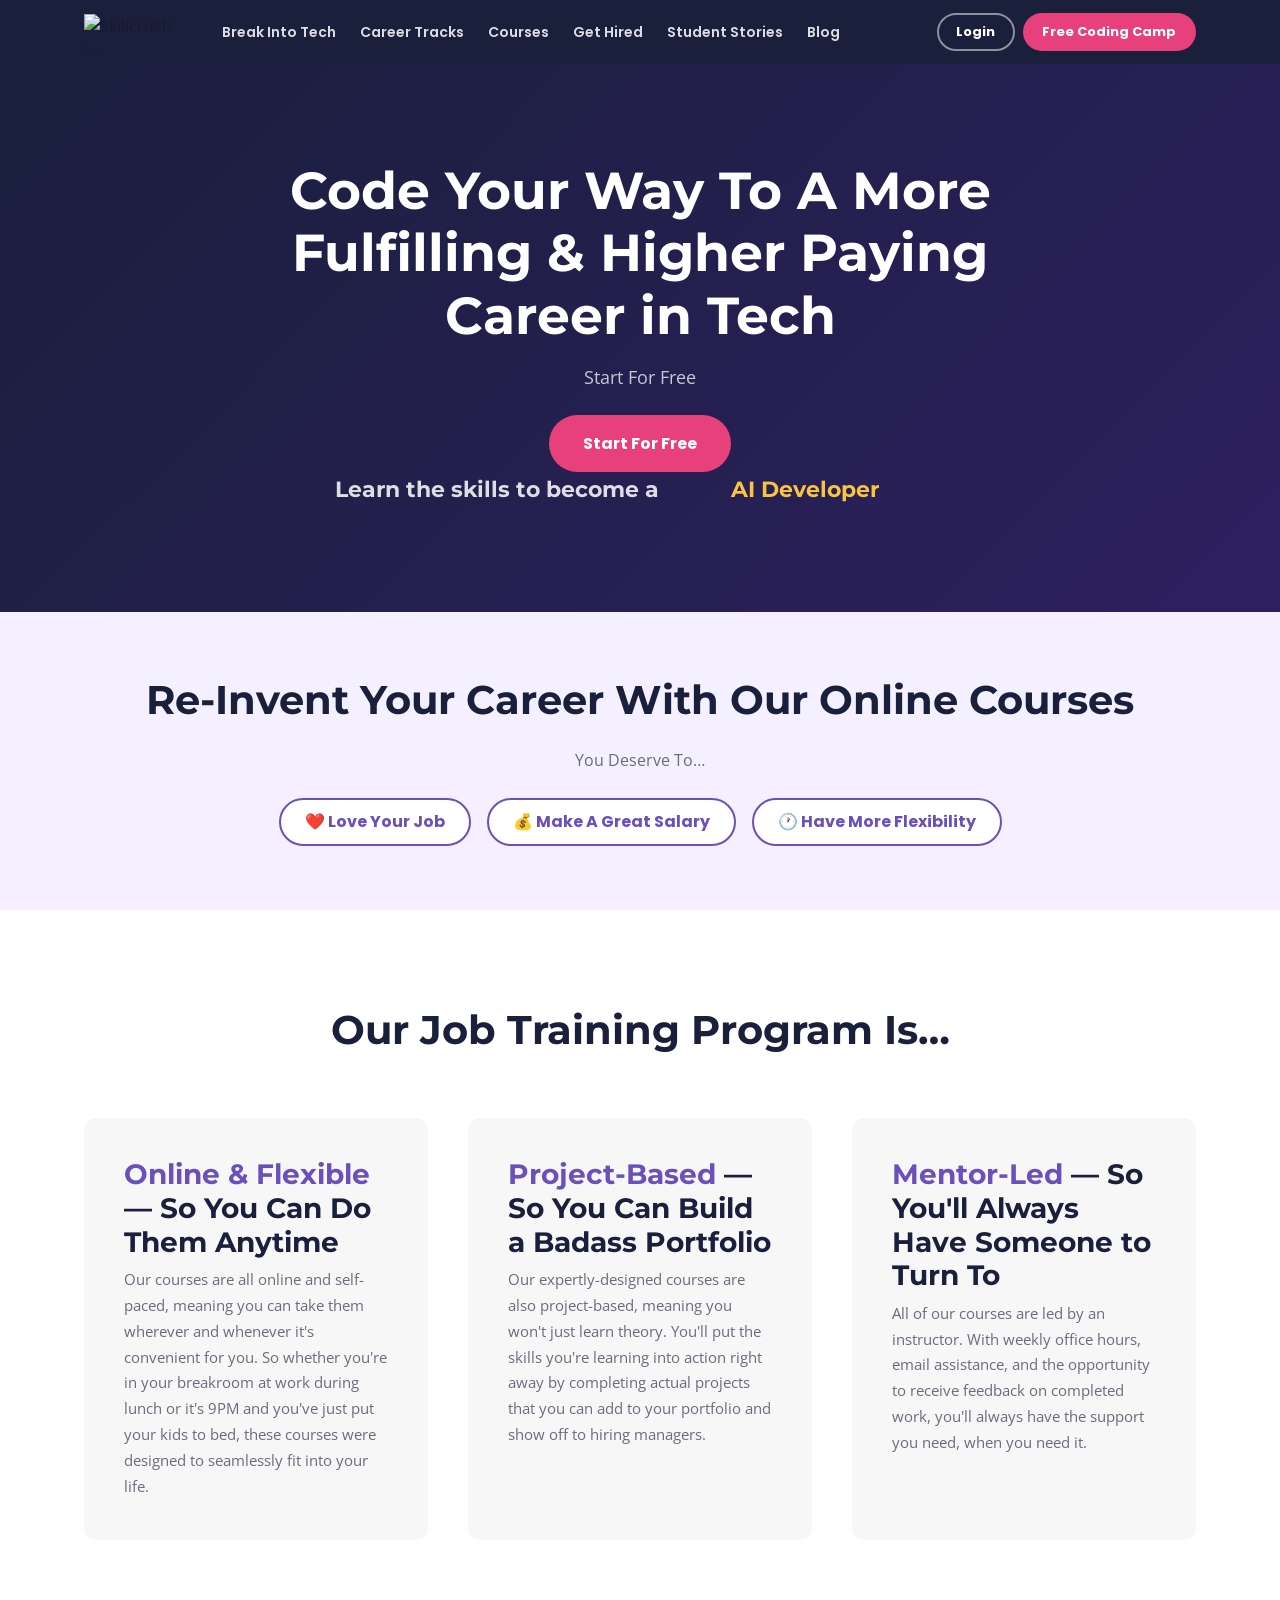
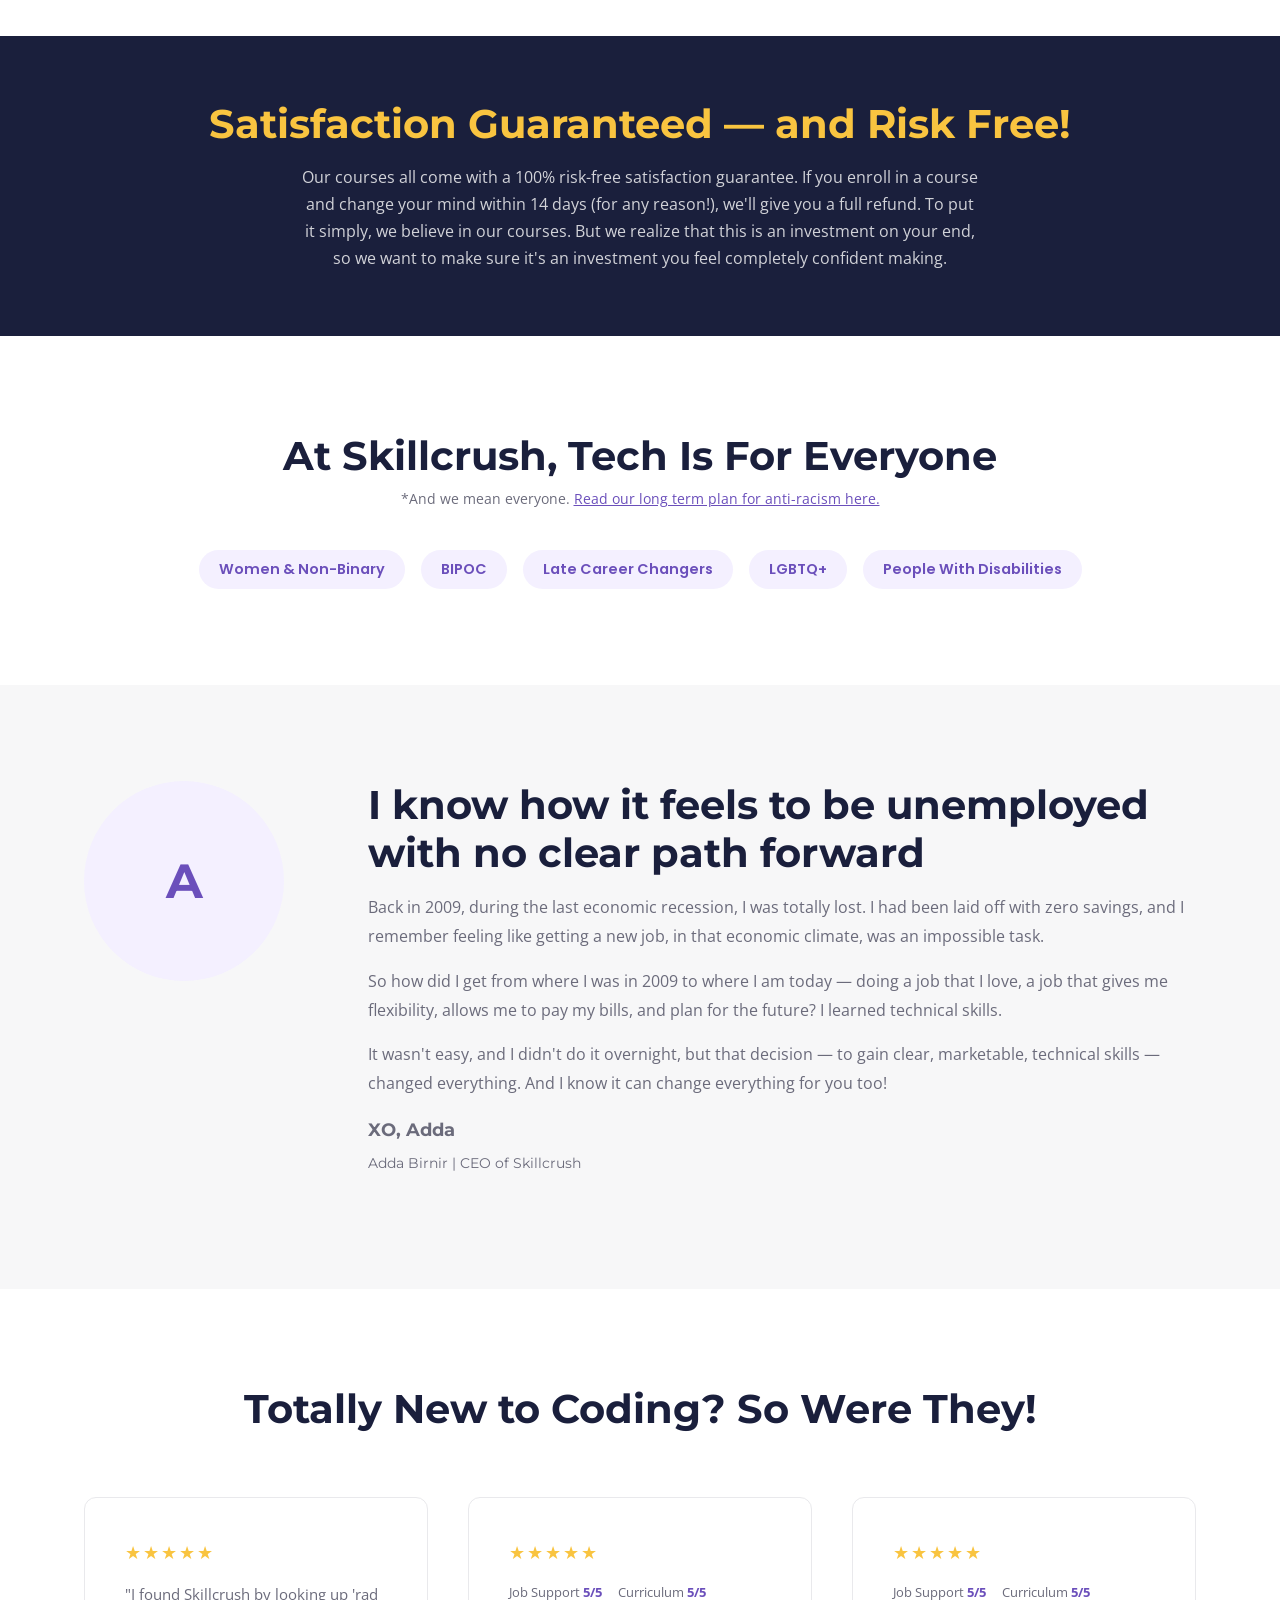
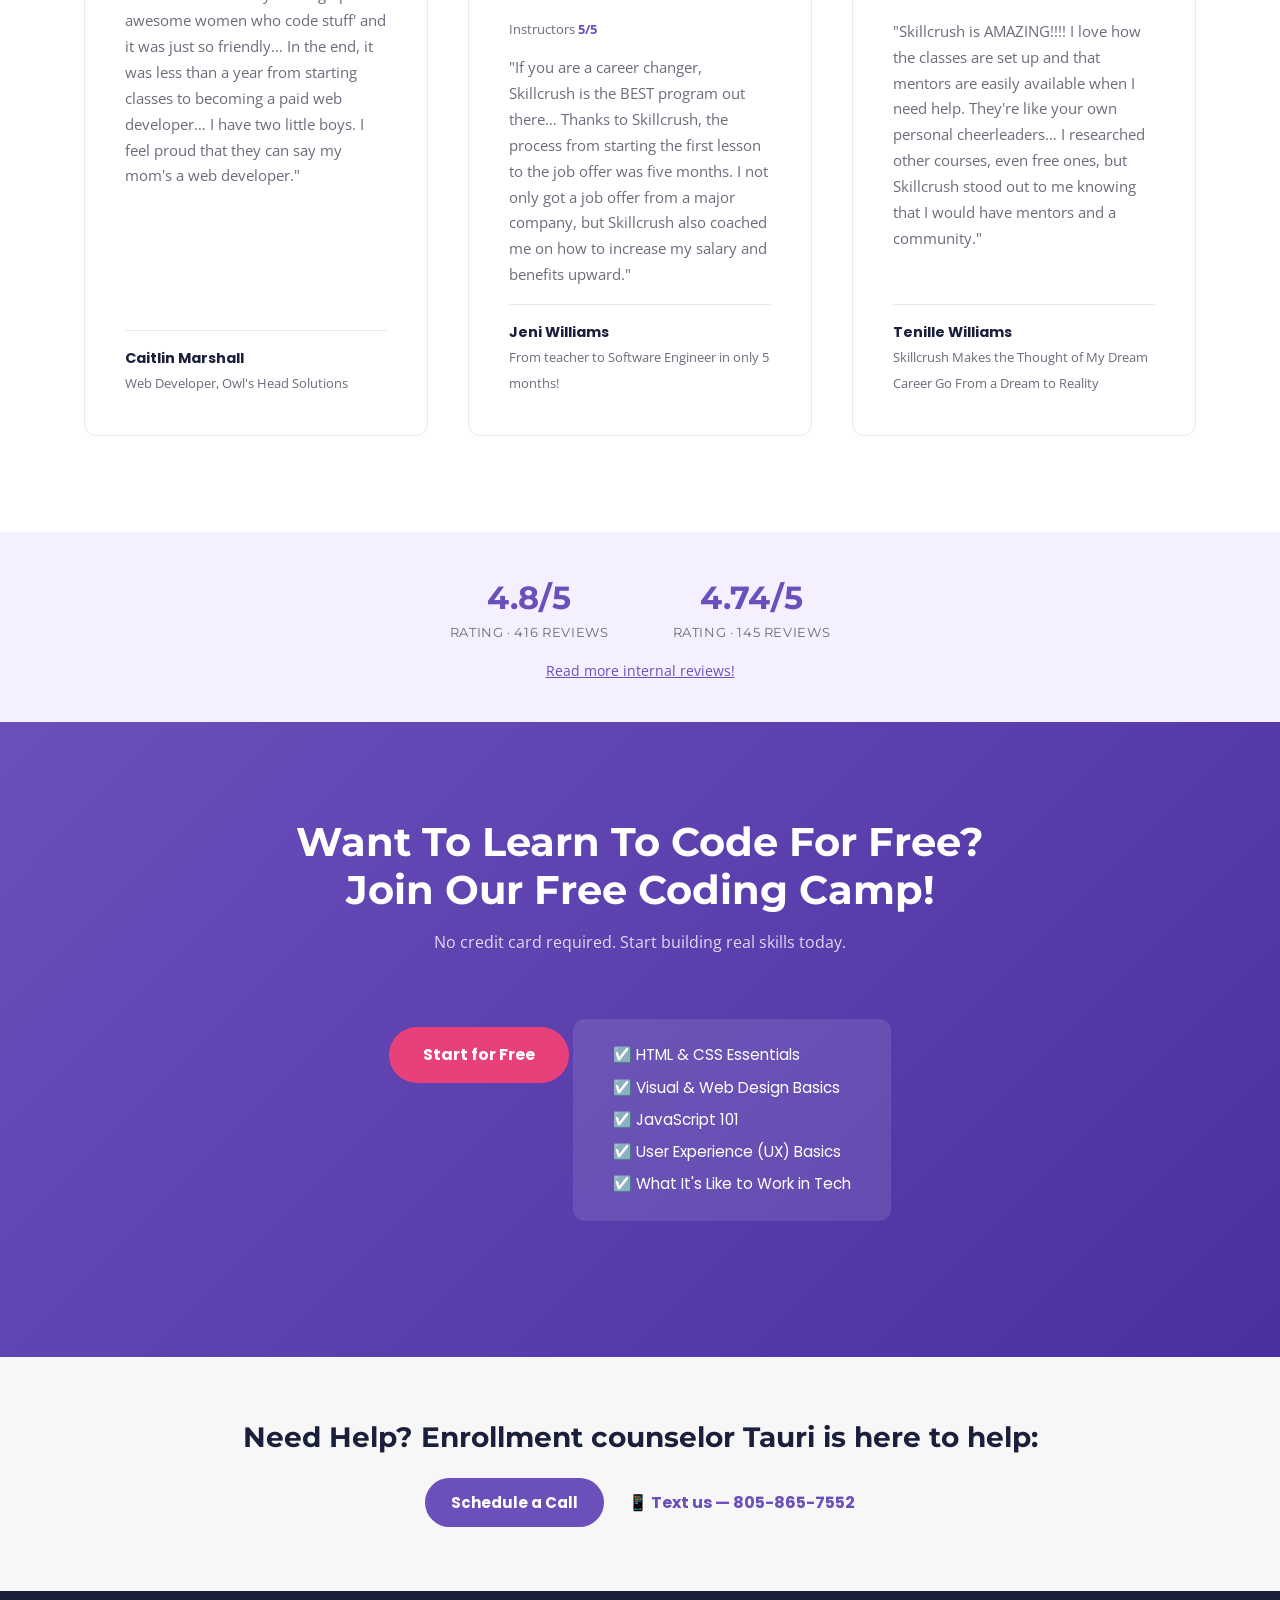
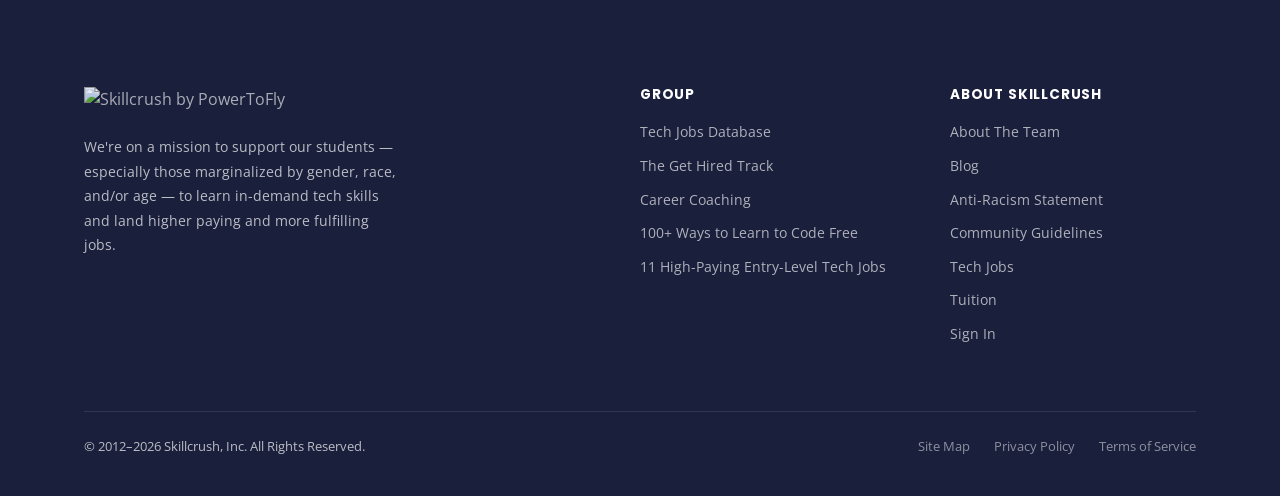
==== index.html @ 270222f1 "Add homepage and Skillcrush design system" ====
<!DOCTYPE html>
<html lang="en">
<head>
  <meta charset="UTF-8" />
  <meta name="viewport" content="width=device-width, initial-scale=1.0" />
  <title>Skillcrush — Code Your Way To A More Fulfilling Career in Tech</title>
  <meta name="description" content="Learn in-demand tech skills online and land a higher-paying, more fulfilling career. Courses in web development, UI/UX design, and more." />

  <!-- Fonts -->
  <link rel="preconnect" href="https://fonts.googleapis.com" />
  <link rel="preconnect" href="https://fonts.gstatic.com" crossorigin />
  <link href="https://fonts.googleapis.com/css2?family=Montserrat:wght@400;600;700&family=Open+Sans:wght@400;600&family=Poppins:wght@400;600;700&display=swap" rel="stylesheet" />

  <!-- Design System -->
  <link rel="stylesheet" href="skillcrush.css" />

  <style>
    /* ── Hero ── */
    .hero {
      background: linear-gradient(135deg, var(--color-navy) 0%, #2d2060 100%);
      color: var(--color-white);
      padding: var(--space-2xl) 0 var(--space-xl);
      text-align: center;
    }
    .hero h1 {
      color: var(--color-white);
      max-width: 800px;
      margin: 0 auto var(--space-sm);
    }
    .hero-sub-text {
      font-size: 1.1rem;
      color: rgba(255,255,255,0.75);
      margin-bottom: var(--space-md);
    }
    .hero-roles {
      font-family: var(--font-heading);
      font-size: clamp(1.1rem, 2.5vw, 1.4rem);
      font-weight: 700;
      color: rgba(255,255,255,0.85);
      margin-bottom: var(--space-lg);
    }
    .role-rotate {
      display: inline-block;
      color: var(--color-yellow);
      min-width: 280px;
    }

    /* ── Reinvent section ── */
    .reinvent {
      background: var(--color-lavender-bg);
      text-align: center;
      padding: var(--space-xl) 0;
    }
    .reinvent h2 { margin-bottom: var(--space-md); }
    .deserve-pills {
      display: flex;
      flex-wrap: wrap;
      justify-content: center;
      gap: var(--space-sm);
      margin-top: var(--space-sm);
    }
    .deserve-pill {
      background: var(--color-white);
      border: 2px solid var(--color-purple);
      color: var(--color-purple);
      font-family: var(--font-accent);
      font-weight: 700;
      font-size: 1rem;
      padding: 0.6rem 1.5rem;
      border-radius: var(--radius-pill);
    }

    /* ── Features ── */
    .features { padding: var(--space-2xl) 0; }
    .features h2 { text-align: center; margin-bottom: var(--space-xl); }
    .features-grid {
      display: grid;
      grid-template-columns: repeat(auto-fit, minmax(260px, 1fr));
      gap: var(--space-lg);
    }
    .feature-card {
      background: var(--color-gray-100);
      border-radius: var(--radius-md);
      padding: var(--space-lg);
    }
    .feature-card h3 { margin-bottom: var(--space-xs); }
    .feature-card h3 span {
      color: var(--color-purple);
    }
    .feature-card p {
      color: var(--color-gray-600);
      font-size: 0.95rem;
      line-height: 1.7;
      margin-top: var(--space-xs);
    }

    /* ── Guarantee ── */
    .guarantee {
      background: var(--color-navy);
      color: var(--color-white);
      text-align: center;
      padding: var(--space-xl) 0;
    }
    .guarantee h2 { color: var(--color-yellow); margin-bottom: var(--space-sm); }
    .guarantee p {
      max-width: 680px;
      margin: 0 auto;
      color: rgba(255,255,255,0.8);
      font-size: 1rem;
      line-height: 1.7;
    }

    /* ── For Everyone ── */
    .for-everyone { padding: var(--space-2xl) 0; text-align: center; }
    .for-everyone h2 { margin-bottom: var(--space-xs); }
    .for-everyone .disclaimer {
      font-size: 0.85rem;
      color: var(--color-gray-600);
      margin-bottom: var(--space-lg);
    }
    .for-everyone .disclaimer a {
      color: var(--color-purple);
      text-decoration: underline;
    }
    .audience-grid {
      display: flex;
      flex-wrap: wrap;
      justify-content: center;
      gap: var(--space-sm);
      margin-top: var(--space-md);
    }
    .audience-tag {
      background: var(--color-lavender-bg);
      color: var(--color-purple);
      font-family: var(--font-accent);
      font-weight: 600;
      font-size: 0.9rem;
      padding: 0.5rem 1.25rem;
      border-radius: var(--radius-pill);
    }

    /* ── Founder ── */
    .founder {
      background: var(--color-gray-100);
      padding: var(--space-2xl) 0;
    }
    .founder-inner {
      display: grid;
      grid-template-columns: 220px 1fr;
      gap: var(--space-xl);
      align-items: start;
    }
    .founder-photo {
      width: 200px;
      height: 200px;
      border-radius: 50%;
      object-fit: cover;
      background: var(--color-gray-200);
    }
    .founder-photo-placeholder {
      width: 200px;
      height: 200px;
      border-radius: 50%;
      background: var(--color-lavender-bg);
      display: flex;
      align-items: center;
      justify-content: center;
      font-family: var(--font-heading);
      font-weight: 700;
      font-size: 3rem;
      color: var(--color-purple);
    }
    .founder-text h2 { margin-bottom: var(--space-sm); }
    .founder-text p {
      color: var(--color-gray-600);
      line-height: 1.8;
      margin-bottom: var(--space-sm);
    }
    .founder-sig {
      font-family: var(--font-heading);
      font-weight: 700;
      color: var(--color-navy);
      font-size: 1.1rem;
    }
    @media (max-width: 640px) {
      .founder-inner { grid-template-columns: 1fr; }
      .founder-photo-placeholder { margin: 0 auto; }
    }

    /* ── Testimonials ── */
    .testimonials { padding: var(--space-2xl) 0; }
    .testimonials h2 { text-align: center; margin-bottom: var(--space-xl); }
    .testimonials-grid {
      display: grid;
      grid-template-columns: repeat(auto-fit, minmax(300px, 1fr));
      gap: var(--space-lg);
    }
    .testimonial-card {
      background: var(--color-white);
      border: 1.5px solid var(--color-gray-200);
      border-radius: var(--radius-md);
      padding: var(--space-lg);
      display: flex;
      flex-direction: column;
      gap: var(--space-sm);
    }
    .testimonial-card blockquote {
      font-size: 0.95rem;
      color: var(--color-gray-600);
      line-height: 1.7;
      flex: 1;
    }
    .testimonial-stars {
      color: var(--color-yellow);
      font-size: 1.1rem;
      letter-spacing: 2px;
    }
    .testimonial-meta {
      border-top: 1px solid var(--color-gray-200);
      padding-top: var(--space-sm);
    }
    .testimonial-meta strong {
      display: block;
      font-family: var(--font-accent);
      font-size: 0.9rem;
      color: var(--color-navy);
    }
    .testimonial-meta span {
      font-size: 0.8rem;
      color: var(--color-gray-600);
    }
    .score-row {
      display: flex;
      gap: var(--space-sm);
      flex-wrap: wrap;
    }
    .score-item {
      font-size: 0.8rem;
      color: var(--color-gray-600);
    }
    .score-item strong { color: var(--color-purple); }

    /* ── Ratings ── */
    .ratings {
      background: var(--color-lavender-bg);
      padding: var(--space-lg) 0;
      text-align: center;
    }
    .ratings-row {
      display: flex;
      justify-content: center;
      align-items: center;
      gap: var(--space-xl);
      flex-wrap: wrap;
    }
    .rating-block { font-family: var(--font-heading); }
    .rating-block .score {
      font-size: 2rem;
      font-weight: 700;
      color: var(--color-purple);
    }
    .rating-block .label {
      font-size: 0.8rem;
      color: var(--color-gray-600);
      text-transform: uppercase;
      letter-spacing: 0.05em;
    }

    /* ── Free Camp CTA ── */
    .free-camp {
      background: linear-gradient(135deg, var(--color-purple) 0%, #4a2fa0 100%);
      color: var(--color-white);
      padding: var(--space-2xl) 0;
      text-align: center;
    }
    .free-camp h2 { color: var(--color-white); margin-bottom: var(--space-sm); }
    .free-camp p { color: rgba(255,255,255,0.8); margin-bottom: var(--space-lg); }
    .learn-list {
      display: inline-flex;
      flex-direction: column;
      align-items: flex-start;
      gap: var(--space-xs);
      background: rgba(255,255,255,0.1);
      border-radius: var(--radius-md);
      padding: var(--space-md) var(--space-lg);
      margin: var(--space-md) auto var(--space-lg);
      text-align: left;
    }
    .learn-list li {
      font-family: var(--font-accent);
      font-size: 0.95rem;
      color: var(--color-white);
    }

    /* ── Enrollment Counselor ── */
    .counselor {
      background: var(--color-gray-100);
      padding: var(--space-xl) 0;
      text-align: center;
    }
    .counselor h3 { margin-bottom: var(--space-sm); }
    .counselor-actions {
      display: flex;
      justify-content: center;
      align-items: center;
      gap: var(--space-md);
      flex-wrap: wrap;
      margin-top: var(--space-md);
    }
    .counselor-actions a.phone {
      font-family: var(--font-accent);
      font-weight: 700;
      color: var(--color-purple);
      font-size: 1rem;
    }

    /* ── Footer ── */
    .site-footer {
      background: var(--color-navy);
      color: rgba(255,255,255,0.7);
      padding: var(--space-2xl) 0 var(--space-lg);
    }
    .footer-grid {
      display: grid;
      grid-template-columns: 2fr 1fr 1fr;
      gap: var(--space-xl);
      margin-bottom: var(--space-xl);
    }
    .footer-about p {
      font-size: 0.9rem;
      line-height: 1.7;
      max-width: 320px;
      margin-top: var(--space-xs);
    }
    .footer-col h4 {
      color: var(--color-white);
      font-family: var(--font-accent);
      font-size: 0.85rem;
      text-transform: uppercase;
      letter-spacing: 0.06em;
      margin-bottom: var(--space-sm);
    }
    .footer-col ul { display: flex; flex-direction: column; gap: 0.5rem; }
    .footer-col ul a {
      font-size: 0.875rem;
      color: rgba(255,255,255,0.65);
      transition: color 0.2s;
    }
    .footer-col ul a:hover { color: var(--color-white); }
    .footer-bottom {
      border-top: 1px solid rgba(255,255,255,0.1);
      padding-top: var(--space-md);
      display: flex;
      justify-content: space-between;
      align-items: center;
      flex-wrap: wrap;
      gap: var(--space-sm);
      font-size: 0.8rem;
    }
    .footer-bottom-links { display: flex; gap: var(--space-md); }
    .footer-bottom-links a { color: rgba(255,255,255,0.5); }
    .footer-bottom-links a:hover { color: var(--color-white); }
    @media (max-width: 768px) {
      .footer-grid { grid-template-columns: 1fr; }
    }
  </style>
</head>
<body>

  <!-- NAV -->
  <div class="ptf-nav-bg">
    <header class="ptf-nav">
      <a href="https://skillcrush.com/" class="ptf-nav__logo" aria-label="Skillcrush home">
        <img
          src="https://skillcrush.com/wp-content/mu-plugins/skillcrush-core/build/images/skillcrush-powertofly-logo.svg"
          alt="Skillcrush by PowerToFly"
          width="120" height="44"
        />
      </a>
      <ul class="ptf-nav__links hide-mobile">
        <li><a href="https://skillcrush.com/break-into-tech-blueprint/">Break Into Tech</a></li>
        <li><a href="https://skillcrush.com/career-tracks/">Career Tracks</a></li>
        <li><a href="https://skillcrush.com/courses/">Courses</a></li>
        <li><a href="https://skillcrush.com/get-hired/">Get Hired</a></li>
        <li><a href="https://skillcrush.com/student-stories/">Student Stories</a></li>
        <li><a href="https://skillcrush.com/blog/">Blog</a></li>
      </ul>
      <div class="ptf-nav__actions">
        <a href="https://skillcrush.com/login/" class="btn btn-ghost btn-sm hide-mobile">Login</a>
        <a href="https://skillcrush.com/free-coding-camp/" class="btn btn-dark btn-sm">Free Coding Camp</a>
      </div>
    </header>
  </div>

  <main>

    <!-- ── HERO ── -->
    <section class="hero">
      <div class="page-container">
        <h1>Code Your Way To A More Fulfilling &amp; Higher Paying Career in Tech</h1>
        <p class="hero-sub-text">Start For Free</p>
        <a href="https://skillcrush.com/free-coding-camp/" class="btn btn-dark btn-lg">Start For Free</a>
        <p class="hero-roles">
          Learn the skills to become a <span class="role-rotate" id="role-text">AI Developer</span>
        </p>
      </div>
    </section>

    <!-- ── REINVENT ── -->
    <section class="reinvent">
      <div class="page-container">
        <h2>Re-Invent Your Career With Our Online Courses</h2>
        <p style="color:var(--color-gray-600);margin-bottom:var(--space-md);">You Deserve To…</p>
        <div class="deserve-pills">
          <span class="deserve-pill">❤️ Love Your Job</span>
          <span class="deserve-pill">💰 Make A Great Salary</span>
          <span class="deserve-pill">🕐 Have More Flexibility</span>
        </div>
      </div>
    </section>

    <!-- ── FEATURES ── -->
    <section class="features">
      <div class="page-container">
        <h2>Our Job Training Program Is…</h2>
        <div class="features-grid">
          <div class="feature-card">
            <h3><span>Online &amp; Flexible</span> — So You Can Do Them Anytime</h3>
            <p>Our courses are all online and self-paced, meaning you can take them wherever and whenever it's convenient for you. So whether you're in your breakroom at work during lunch or it's 9PM and you've just put your kids to bed, these courses were designed to seamlessly fit into your life.</p>
          </div>
          <div class="feature-card">
            <h3><span>Project-Based</span> — So You Can Build a Badass Portfolio</h3>
            <p>Our expertly-designed courses are also project-based, meaning you won't just learn theory. You'll put the skills you're learning into action right away by completing actual projects that you can add to your portfolio and show off to hiring managers.</p>
          </div>
          <div class="feature-card">
            <h3><span>Mentor-Led</span> — So You'll Always Have Someone to Turn To</h3>
            <p>All of our courses are led by an instructor. With weekly office hours, email assistance, and the opportunity to receive feedback on completed work, you'll always have the support you need, when you need it.</p>
          </div>
        </div>
      </div>
    </section>

    <!-- ── GUARANTEE ── -->
    <section class="guarantee">
      <div class="page-container">
        <h2>Satisfaction Guaranteed — and Risk Free!</h2>
        <p>Our courses all come with a 100% risk-free satisfaction guarantee. If you enroll in a course and change your mind within 14 days (for any reason!), we'll give you a full refund. To put it simply, we believe in our courses. But we realize that this is an investment on your end, so we want to make sure it's an investment you feel completely confident making.</p>
      </div>
    </section>

    <!-- ── FOR EVERYONE ── -->
    <section class="for-everyone">
      <div class="page-container">
        <h2>At Skillcrush, Tech Is For Everyone</h2>
        <p class="disclaimer">*And we mean everyone. <a href="#">Read our long term plan for anti-racism here.</a></p>
        <div class="audience-grid">
          <span class="audience-tag">Women &amp; Non-Binary</span>
          <span class="audience-tag">BIPOC</span>
          <span class="audience-tag">Late Career Changers</span>
          <span class="audience-tag">LGBTQ+</span>
          <span class="audience-tag">People With Disabilities</span>
        </div>
      </div>
    </section>

    <!-- ── FOUNDER ── -->
    <section class="founder">
      <div class="page-container">
        <div class="founder-inner">
          <div class="founder-photo-placeholder">A</div>
          <div class="founder-text">
            <h2>I know how it feels to be unemployed with no clear path forward</h2>
            <p>Back in 2009, during the last economic recession, I was totally lost. I had been laid off with zero savings, and I remember feeling like getting a new job, in that economic climate, was an impossible task.</p>
            <p>So how did I get from where I was in 2009 to where I am today — doing a job that I love, a job that gives me flexibility, allows me to pay my bills, and plan for the future? I learned technical skills.</p>
            <p>It wasn't easy, and I didn't do it overnight, but that decision — to gain clear, marketable, technical skills — changed everything. And I know it can change everything for you too!</p>
            <p class="founder-sig">XO, Adda<br /><span style="font-weight:400;font-size:0.9rem;color:var(--color-gray-600);">Adda Birnir | CEO of Skillcrush</span></p>
          </div>
        </div>
      </div>
    </section>

    <!-- ── TESTIMONIALS ── -->
    <section class="testimonials">
      <div class="page-container">
        <h2>Totally New to Coding? So Were They!</h2>
        <div class="testimonials-grid">

          <div class="testimonial-card">
            <div class="testimonial-stars">★★★★★</div>
            <blockquote>"I found Skillcrush by looking up 'rad awesome women who code stuff' and it was just so friendly… In the end, it was less than a year from starting classes to becoming a paid web developer… I have two little boys. I feel proud that they can say my mom's a web developer."</blockquote>
            <div class="testimonial-meta">
              <strong>Caitlin Marshall</strong>
              <span>Web Developer, Owl's Head Solutions</span>
            </div>
          </div>

          <div class="testimonial-card">
            <div class="testimonial-stars">★★★★★</div>
            <div class="score-row">
              <span class="score-item">Job Support <strong>5/5</strong></span>
              <span class="score-item">Curriculum <strong>5/5</strong></span>
              <span class="score-item">Instructors <strong>5/5</strong></span>
            </div>
            <blockquote>"If you are a career changer, Skillcrush is the BEST program out there… Thanks to Skillcrush, the process from starting the first lesson to the job offer was five months. I not only got a job offer from a major company, but Skillcrush also coached me on how to increase my salary and benefits upward."</blockquote>
            <div class="testimonial-meta">
              <strong>Jeni Williams</strong>
              <span>From teacher to Software Engineer in only 5 months!</span>
            </div>
          </div>

          <div class="testimonial-card">
            <div class="testimonial-stars">★★★★★</div>
            <div class="score-row">
              <span class="score-item">Job Support <strong>5/5</strong></span>
              <span class="score-item">Curriculum <strong>5/5</strong></span>
            </div>
            <blockquote>"Skillcrush is AMAZING!!!! I love how the classes are set up and that mentors are easily available when I need help. They're like your own personal cheerleaders… I researched other courses, even free ones, but Skillcrush stood out to me knowing that I would have mentors and a community."</blockquote>
            <div class="testimonial-meta">
              <strong>Tenille Williams</strong>
              <span>Skillcrush Makes the Thought of My Dream Career Go From a Dream to Reality</span>
            </div>
          </div>

        </div>
      </div>
    </section>

    <!-- ── RATINGS ── -->
    <section class="ratings">
      <div class="page-container">
        <div class="ratings-row">
          <div class="rating-block">
            <div class="score">4.8/5</div>
            <div class="label">Rating · 416 Reviews</div>
          </div>
          <div class="rating-block">
            <div class="score">4.74/5</div>
            <div class="label">Rating · 145 Reviews</div>
          </div>
        </div>
        <p style="margin-top:var(--space-sm);font-size:0.85rem;color:var(--color-gray-600);">
          <a href="#" style="color:var(--color-purple);text-decoration:underline;">Read more internal reviews!</a>
        </p>
      </div>
    </section>

    <!-- ── FREE CODING CAMP CTA ── -->
    <section class="free-camp">
      <div class="page-container">
        <h2>Want To Learn To Code For Free?<br />Join Our Free Coding Camp!</h2>
        <p>No credit card required. Start building real skills today.</p>
        <a href="https://skillcrush.com/free-coding-camp/" class="btn btn-dark btn-lg">Start for Free</a>
        <ul class="learn-list">
          <li>☑️ HTML &amp; CSS Essentials</li>
          <li>☑️ Visual &amp; Web Design Basics</li>
          <li>☑️ JavaScript 101</li>
          <li>☑️ User Experience (UX) Basics</li>
          <li>☑️ What It's Like to Work in Tech</li>
        </ul>
      </div>
    </section>

    <!-- ── ENROLLMENT COUNSELOR ── -->
    <section class="counselor">
      <div class="page-container">
        <h3>Need Help? Enrollment counselor Tauri is here to help:</h3>
        <div class="counselor-actions">
          <a href="https://skillcrush.com/schedule/" class="btn btn-primary btn-md">Schedule a Call</a>
          <a href="sms:8058657552" class="phone">📱 Text us — 805-865-7552</a>
        </div>
      </div>
    </section>

  </main>

  <!-- FOOTER -->
  <footer class="site-footer">
    <div class="page-container">
      <div class="footer-grid">
        <div class="footer-about">
          <img
            src="https://skillcrush.com/wp-content/mu-plugins/skillcrush-core/build/images/skillcrush-powertofly-logo.svg"
            alt="Skillcrush by PowerToFly"
            height="32"
            style="margin-bottom:var(--space-sm);opacity:0.9;"
          />
          <p>We're on a mission to support our students — especially those marginalized by gender, race, and/or age — to learn in-demand tech skills and land higher paying and more fulfilling jobs.</p>
        </div>
        <div class="footer-col">
          <h4>Group</h4>
          <ul>
            <li><a href="#">Tech Jobs Database</a></li>
            <li><a href="#">The Get Hired Track</a></li>
            <li><a href="#">Career Coaching</a></li>
            <li><a href="#">100+ Ways to Learn to Code Free</a></li>
            <li><a href="#">11 High-Paying Entry-Level Tech Jobs</a></li>
          </ul>
        </div>
        <div class="footer-col">
          <h4>About Skillcrush</h4>
          <ul>
            <li><a href="#">About The Team</a></li>
            <li><a href="#">Blog</a></li>
            <li><a href="#">Anti-Racism Statement</a></li>
            <li><a href="#">Community Guidelines</a></li>
            <li><a href="#">Tech Jobs</a></li>
            <li><a href="#">Tuition</a></li>
            <li><a href="https://skillcrush.com/login/">Sign In</a></li>
          </ul>
        </div>
      </div>
      <div class="footer-bottom">
        <span>© 2012–2026 Skillcrush, Inc. All Rights Reserved.</span>
        <div class="footer-bottom-links">
          <a href="#">Site Map</a>
          <a href="#">Privacy Policy</a>
          <a href="#">Terms of Service</a>
        </div>
      </div>
    </div>
  </footer>

  <script>
    // Role rotator
    const roles = ['AI Developer', 'Full Stack Developer', 'UI/UX Designer'];
    let i = 0;
    const el = document.getElementById('role-text');
    setInterval(() => {
      el.style.opacity = '0';
      setTimeout(() => {
        i = (i + 1) % roles.length;
        el.textContent = roles[i];
        el.style.opacity = '1';
      }, 300);
    }, 2500);
    el.style.transition = 'opacity 0.3s ease';
  </script>

</body>
</html>
---- skillcrush.css ----
/* ═══════════════════════════════════════════════════════
   SKILLCRUSH DESIGN SYSTEM
   Brand tokens + utility classes for all Skillcrush pages
   ═══════════════════════════════════════════════════════ */

/* ── Tokens ── */
:root {
  /* Colors */
  --color-navy:        #1a1f3c;
  --color-purple:      #6b4fbb;
  --color-purple-light:#8b6fd4;
  --color-pink:        #e8407a;
  --color-yellow:      #f9c440;
  --color-lavender-bg: #f4f0ff;
  --color-white:       #ffffff;
  --color-gray-100:    #f7f7f8;
  --color-gray-200:    #e9e9ec;
  --color-gray-600:    #6b6b7b;
  --color-gray-900:    #1a1a2e;

  /* Typography */
  --font-heading: 'Montserrat', sans-serif;
  --font-body:    'Open Sans', sans-serif;
  --font-accent:  'Poppins', sans-serif;

  /* Spacing */
  --space-xs:  0.5rem;
  --space-sm:  1rem;
  --space-md:  1.5rem;
  --space-lg:  2.5rem;
  --space-xl:  4rem;
  --space-2xl: 6rem;

  /* Radius */
  --radius-sm: 6px;
  --radius-md: 12px;
  --radius-lg: 20px;
  --radius-pill: 9999px;
}

/* ── Reset ── */
*, *::before, *::after { box-sizing: border-box; margin: 0; padding: 0; }
html { font-size: 16px; scroll-behavior: smooth; }
body {
  font-family: var(--font-body);
  color: var(--color-gray-900);
  background: var(--color-white);
  line-height: 1.6;
}
img, svg { display: block; max-width: 100%; }
a { color: inherit; text-decoration: none; }
ul { list-style: none; }

/* ── Layout ── */
.page-container {
  width: 100%;
  max-width: 1160px;
  margin: 0 auto;
  padding: 0 var(--space-md);
}

.section-sm  { padding: var(--space-lg)  0; }
.section-md  { padding: var(--space-xl)  0; }
.section-lg  { padding: var(--space-2xl) 0; }

/* ── Nav ── */
.ptf-nav-bg {
  background: var(--color-navy);
  position: sticky;
  top: 0;
  z-index: 100;
}

.ptf-nav {
  display: flex;
  align-items: center;
  gap: var(--space-lg);
  max-width: 1160px;
  margin: 0 auto;
  padding: 0 var(--space-md);
  height: 64px;
}

.ptf-nav__logo img { height: 36px; width: auto; }

.ptf-nav__links {
  display: flex;
  align-items: center;
  gap: var(--space-md);
  flex: 1;
}

.ptf-nav__links a {
  font-family: var(--font-accent);
  font-size: 0.875rem;
  font-weight: 600;
  color: rgba(255,255,255,0.85);
  transition: color 0.2s;
}
.ptf-nav__links a:hover { color: var(--color-white); }

.ptf-nav__actions {
  display: flex;
  align-items: center;
  gap: var(--space-xs);
  margin-left: auto;
}

/* ── Buttons ── */
.btn {
  display: inline-flex;
  align-items: center;
  justify-content: center;
  gap: 0.4rem;
  font-family: var(--font-accent);
  font-weight: 700;
  border-radius: var(--radius-pill);
  cursor: pointer;
  transition: background 0.2s, color 0.2s, opacity 0.2s;
  border: 2px solid transparent;
  white-space: nowrap;
  text-decoration: none;
}

.btn-sm  { padding: 0.4rem 1.1rem; font-size: 0.8125rem; }
.btn-md  { padding: 0.65rem 1.5rem; font-size: 0.9375rem; }
.btn-lg  { padding: 0.85rem 2rem;   font-size: 1rem; }

.btn-primary {
  background: var(--color-purple);
  color: var(--color-white);
}
.btn-primary:hover { background: var(--color-purple-light); }

.btn-dark {
  background: var(--color-pink);
  color: var(--color-white);
}
.btn-dark:hover { opacity: 0.88; }

.btn-ghost {
  background: transparent;
  color: var(--color-white);
  border-color: rgba(255,255,255,0.5);
}
.btn-ghost:hover { border-color: var(--color-white); }

.btn-outline {
  background: transparent;
  color: var(--color-purple);
  border-color: var(--color-purple);
}
.btn-outline:hover { background: var(--color-lavender-bg); }

/* ── Badges ── */
.badge {
  display: inline-block;
  padding: 0.25rem 0.75rem;
  border-radius: var(--radius-pill);
  font-family: var(--font-accent);
  font-size: 0.75rem;
  font-weight: 700;
  letter-spacing: 0.04em;
  text-transform: uppercase;
}
.badge-yellow  { background: var(--color-yellow); color: var(--color-navy); }
.badge-purple  { background: var(--color-lavender-bg); color: var(--color-purple); }
.badge-pink    { background: #fde8f0; color: var(--color-pink); }

/* ── Typography ── */
h1, h2, h3, h4, h5, h6 {
  font-family: var(--font-heading);
  font-weight: 700;
  line-height: 1.2;
  color: var(--color-navy);
}
h1 { font-size: clamp(2rem, 4.5vw, 3.25rem); }
h2 { font-size: clamp(1.6rem, 3.5vw, 2.5rem); }
h3 { font-size: clamp(1.2rem, 2.5vw, 1.75rem); }
h4 { font-size: 1.25rem; }

.hero-sub {
  font-size: clamp(1rem, 2vw, 1.2rem);
  color: var(--color-gray-600);
  max-width: 600px;
  margin-top: var(--space-sm);
}

/* ── Hero ── */
.ptf-hero {
  text-align: center;
}
.ptf-hero .page-container {
  display: flex;
  flex-direction: column;
  align-items: center;
  gap: var(--space-sm);
}
.ptf-hero h1 { margin-top: var(--space-xs); }

/* ── Utility ── */
.text-center { text-align: center; }
.text-purple  { color: var(--color-purple); }
.text-pink    { color: var(--color-pink); }
.bg-lavender  { background: var(--color-lavender-bg); }
.bg-navy      { background: var(--color-navy); color: var(--color-white); }
.bg-gray      { background: var(--color-gray-100); }

/* ── Responsive helpers ── */
@media (max-width: 768px) {
  .hide-mobile { display: none !important; }
}
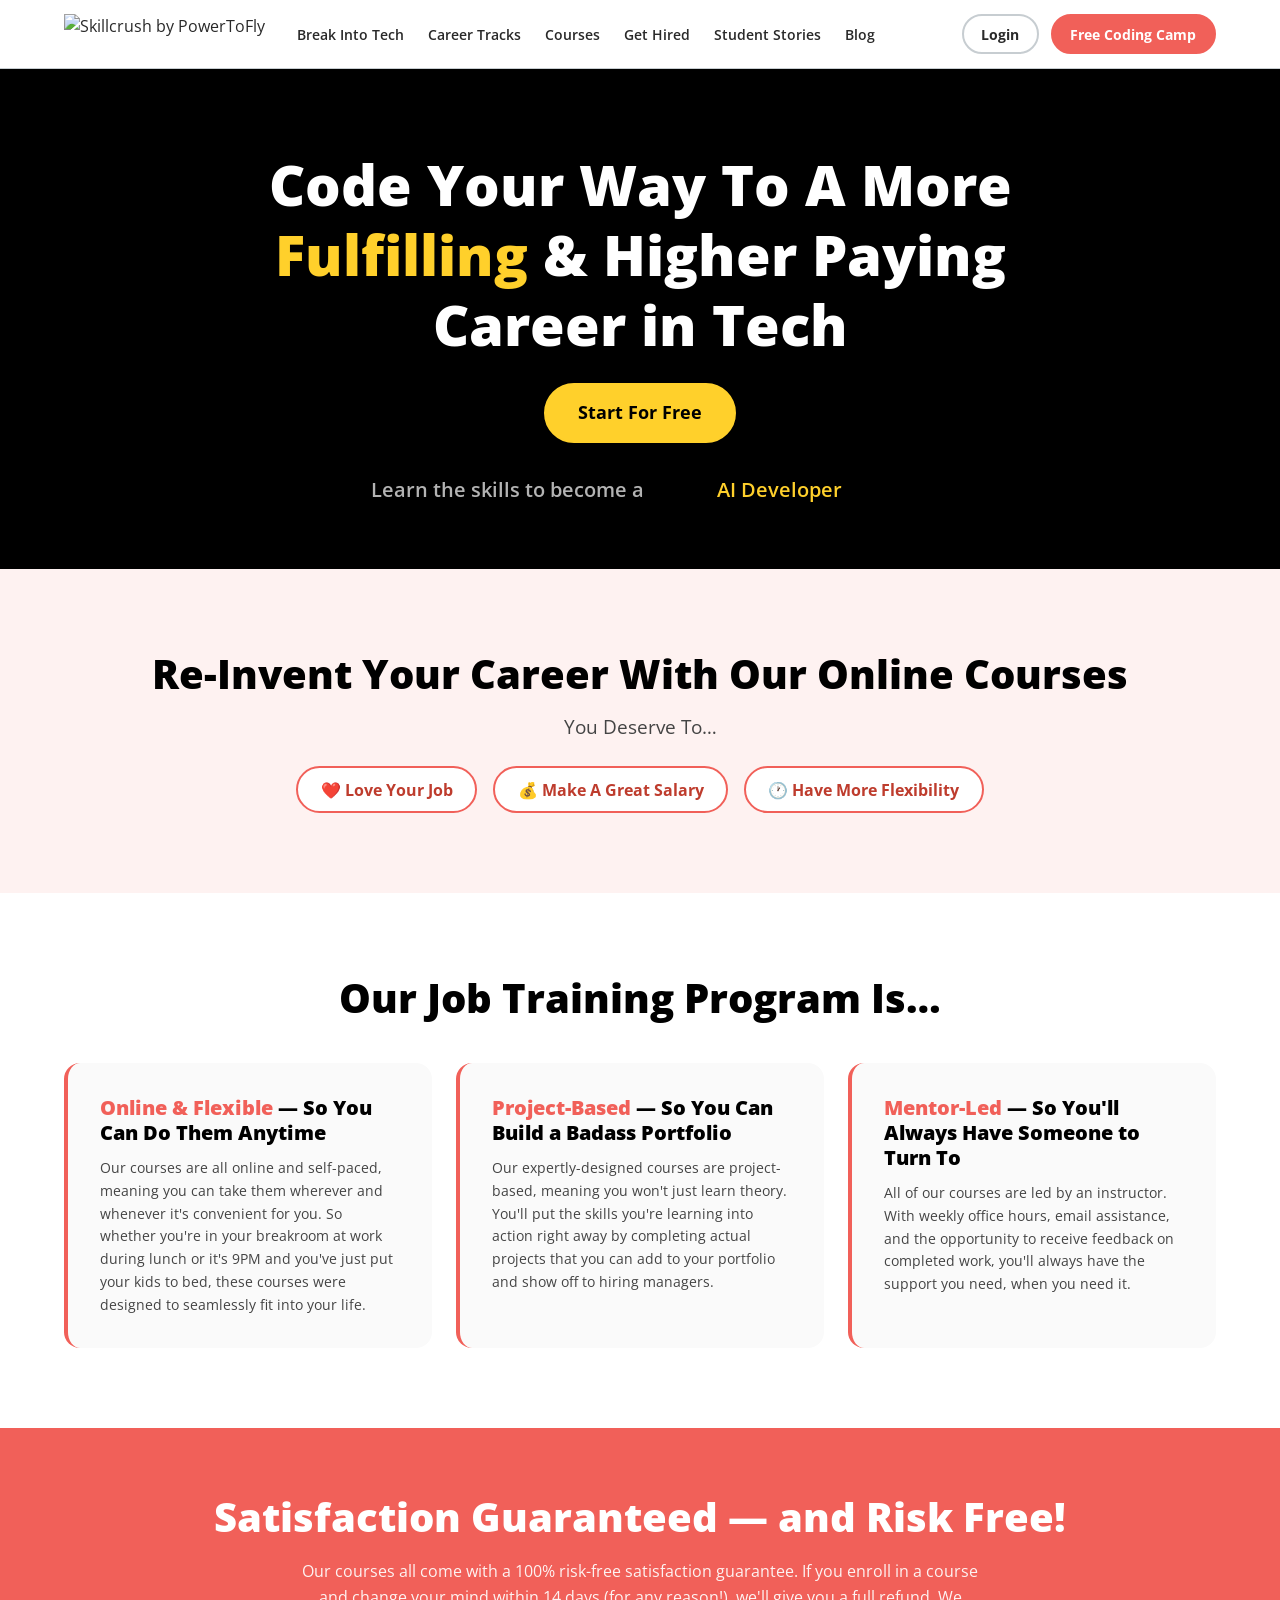
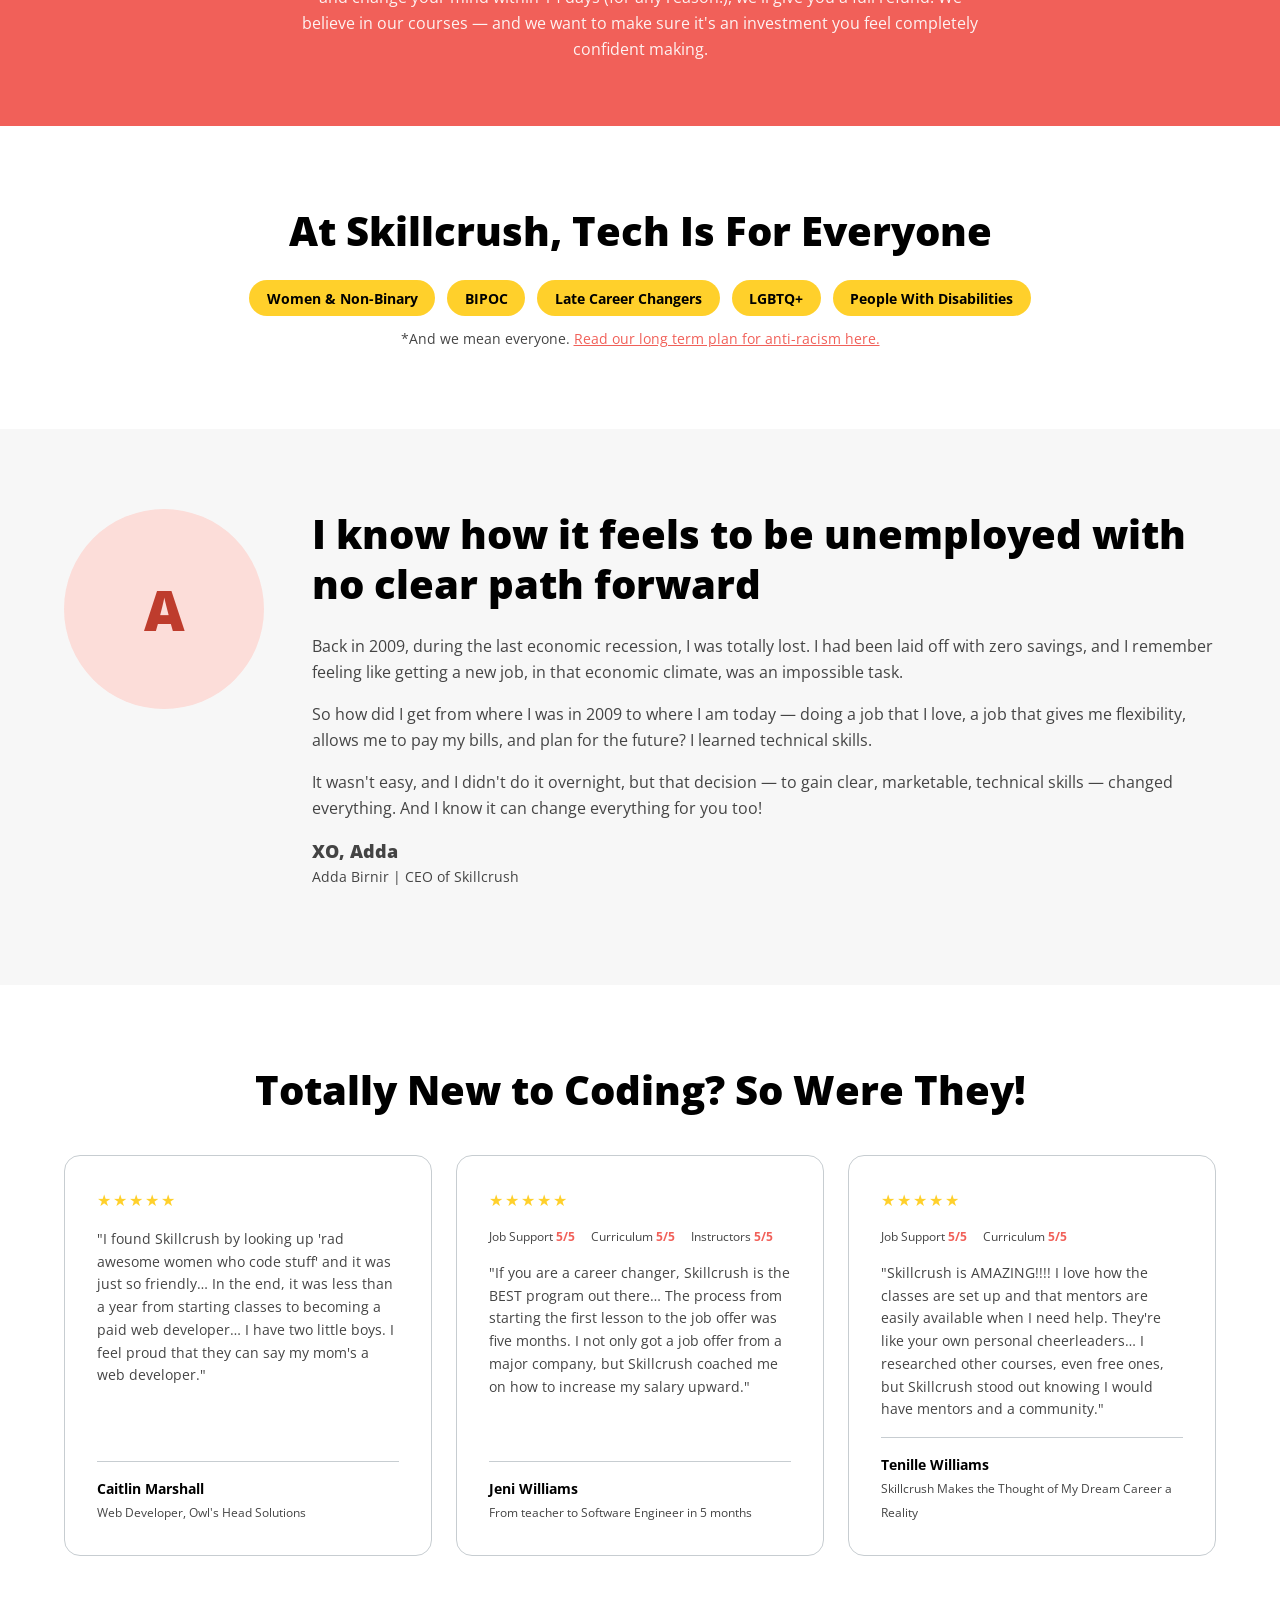
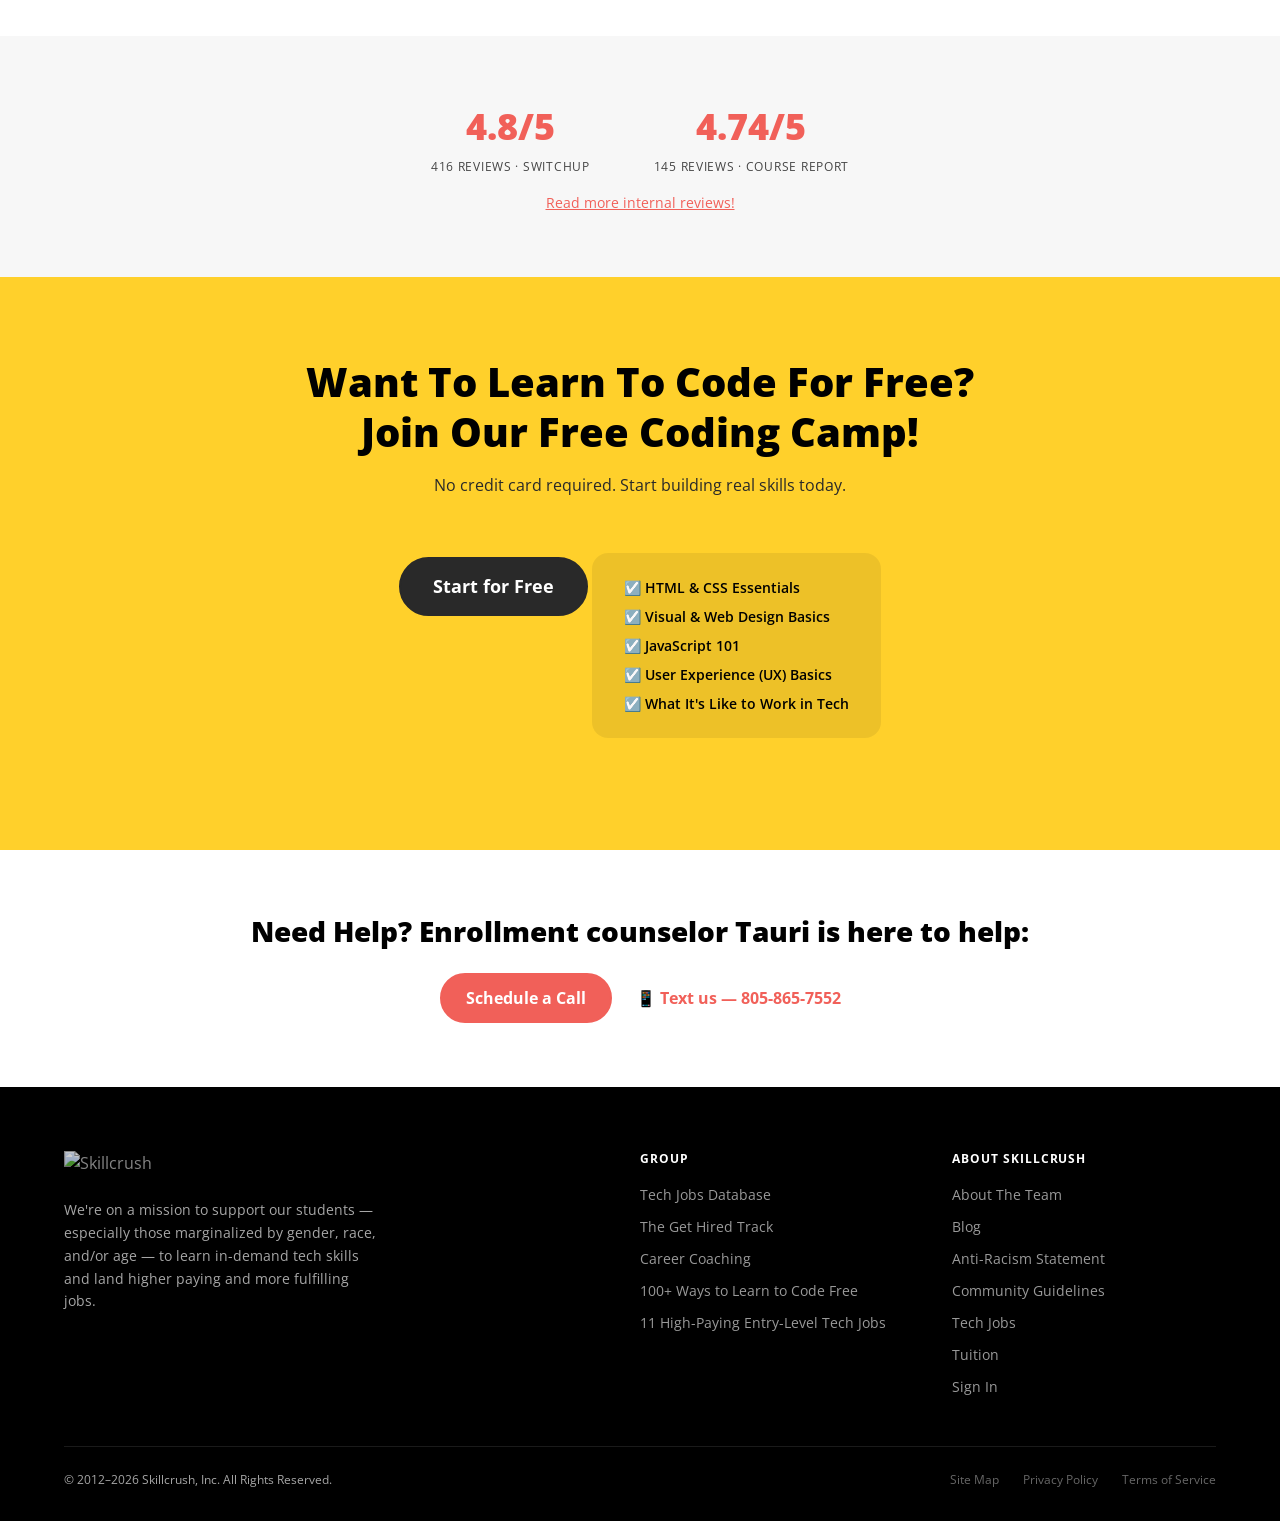
==== commit abb8fdc3: "Rebuild with real Skillcrush brand tokens (coral, yellow, black, Open Sans)" ====
--- a/index.html
+++ b/index.html
@@ -4,361 +4,216 @@
   <meta charset="UTF-8" />
   <meta name="viewport" content="width=device-width, initial-scale=1.0" />
   <title>Skillcrush — Code Your Way To A More Fulfilling Career in Tech</title>
-  <meta name="description" content="Learn in-demand tech skills online and land a higher-paying, more fulfilling career. Courses in web development, UI/UX design, and more." />
+  <meta name="description" content="Learn in-demand tech skills online and land a higher-paying, more fulfilling career." />
 
   <!-- Fonts -->
   <link rel="preconnect" href="https://fonts.googleapis.com" />
   <link rel="preconnect" href="https://fonts.gstatic.com" crossorigin />
-  <link href="https://fonts.googleapis.com/css2?family=Montserrat:wght@400;600;700&family=Open+Sans:wght@400;600&family=Poppins:wght@400;600;700&display=swap" rel="stylesheet" />
-
-  <!-- Design System -->
+  <link href="https://fonts.googleapis.com/css2?family=Open+Sans:wght@400;600;700;800&display=swap" rel="stylesheet" />
+
+  <!-- Skillcrush Design System -->
   <link rel="stylesheet" href="skillcrush.css" />
 
   <style>
     /* ── Hero ── */
     .hero {
-      background: linear-gradient(135deg, var(--color-navy) 0%, #2d2060 100%);
+      background: var(--color-black);
       color: var(--color-white);
-      padding: var(--space-2xl) 0 var(--space-xl);
+      padding: var(--space-20) 0 var(--space-16);
       text-align: center;
     }
-    .hero h1 {
+    .hero h1 { color: var(--color-white); max-width: 820px; margin: 0 auto var(--space-6); }
+    .hero h1 span { color: var(--color-yellow); }
+    .hero-role-line {
+      font-size: var(--text-xl);
+      font-weight: var(--font-weight-semibold);
+      color: rgba(255,255,255,0.7);
+      margin-top: var(--space-8);
+    }
+    .hero-role-rotate {
+      color: var(--color-yellow);
+      display: inline-block;
+      min-width: 260px;
+      transition: opacity 0.3s ease;
+    }
+
+    /* ── Reinvent ── */
+    .reinvent { background: var(--color-primary-lightest); text-align: center; }
+    .deserve-row {
+      display: flex;
+      justify-content: center;
+      flex-wrap: wrap;
+      gap: var(--space-4);
+      margin-top: var(--space-6);
+    }
+    .deserve-pill {
+      background: var(--color-white);
+      border: 2px solid var(--color-primary);
+      color: var(--color-primary-dark);
+      font-weight: var(--font-weight-bold);
+      font-size: var(--text-base);
+      padding: 0.6rem 1.4rem;
+      border-radius: var(--r-pill);
+    }
+
+    /* ── Features ── */
+    .features-grid {
+      display: grid;
+      grid-template-columns: repeat(auto-fit, minmax(280px, 1fr));
+      gap: var(--space-6);
+      margin-top: var(--space-10);
+    }
+    .feature-card { border-left: 4px solid var(--color-primary); }
+    .feature-card h3 { font-size: var(--text-xl); margin-bottom: var(--space-3); }
+    .feature-card h3 span { color: var(--color-primary); }
+    .feature-card p { color: var(--color-text-muted); font-size: var(--text-sm); line-height: var(--leading-relaxed); }
+
+    /* ── Guarantee ── */
+    .guarantee {
+      background: var(--color-primary);
       color: var(--color-white);
-      max-width: 800px;
-      margin: 0 auto var(--space-sm);
-    }
-    .hero-sub-text {
-      font-size: 1.1rem;
-      color: rgba(255,255,255,0.75);
-      margin-bottom: var(--space-md);
-    }
-    .hero-roles {
-      font-family: var(--font-heading);
-      font-size: clamp(1.1rem, 2.5vw, 1.4rem);
-      font-weight: 700;
-      color: rgba(255,255,255,0.85);
-      margin-bottom: var(--space-lg);
-    }
-    .role-rotate {
-      display: inline-block;
-      color: var(--color-yellow);
-      min-width: 280px;
-    }
-
-    /* ── Reinvent section ── */
-    .reinvent {
-      background: var(--color-lavender-bg);
       text-align: center;
-      padding: var(--space-xl) 0;
-    }
-    .reinvent h2 { margin-bottom: var(--space-md); }
-    .deserve-pills {
+    }
+    .guarantee h2 { color: var(--color-white); margin-bottom: var(--space-4); }
+    .guarantee p { max-width: 680px; margin: 0 auto; opacity: 0.92; line-height: var(--leading-relaxed); }
+
+    /* ── For Everyone ── */
+    .for-everyone { text-align: center; }
+    .audience-row {
       display: flex;
       flex-wrap: wrap;
       justify-content: center;
-      gap: var(--space-sm);
-      margin-top: var(--space-sm);
-    }
-    .deserve-pill {
-      background: var(--color-white);
-      border: 2px solid var(--color-purple);
-      color: var(--color-purple);
-      font-family: var(--font-accent);
-      font-weight: 700;
-      font-size: 1rem;
-      padding: 0.6rem 1.5rem;
-      border-radius: var(--radius-pill);
-    }
-
-    /* ── Features ── */
-    .features { padding: var(--space-2xl) 0; }
-    .features h2 { text-align: center; margin-bottom: var(--space-xl); }
-    .features-grid {
-      display: grid;
-      grid-template-columns: repeat(auto-fit, minmax(260px, 1fr));
-      gap: var(--space-lg);
-    }
-    .feature-card {
-      background: var(--color-gray-100);
-      border-radius: var(--radius-md);
-      padding: var(--space-lg);
-    }
-    .feature-card h3 { margin-bottom: var(--space-xs); }
-    .feature-card h3 span {
-      color: var(--color-purple);
-    }
-    .feature-card p {
-      color: var(--color-gray-600);
-      font-size: 0.95rem;
-      line-height: 1.7;
-      margin-top: var(--space-xs);
-    }
-
-    /* ── Guarantee ── */
-    .guarantee {
-      background: var(--color-navy);
-      color: var(--color-white);
-      text-align: center;
-      padding: var(--space-xl) 0;
-    }
-    .guarantee h2 { color: var(--color-yellow); margin-bottom: var(--space-sm); }
-    .guarantee p {
-      max-width: 680px;
-      margin: 0 auto;
-      color: rgba(255,255,255,0.8);
-      font-size: 1rem;
-      line-height: 1.7;
-    }
-
-    /* ── For Everyone ── */
-    .for-everyone { padding: var(--space-2xl) 0; text-align: center; }
-    .for-everyone h2 { margin-bottom: var(--space-xs); }
-    .for-everyone .disclaimer {
-      font-size: 0.85rem;
-      color: var(--color-gray-600);
-      margin-bottom: var(--space-lg);
-    }
-    .for-everyone .disclaimer a {
-      color: var(--color-purple);
-      text-decoration: underline;
-    }
-    .audience-grid {
-      display: flex;
-      flex-wrap: wrap;
-      justify-content: center;
-      gap: var(--space-sm);
-      margin-top: var(--space-md);
-    }
-    .audience-tag {
-      background: var(--color-lavender-bg);
-      color: var(--color-purple);
-      font-family: var(--font-accent);
-      font-weight: 600;
-      font-size: 0.9rem;
-      padding: 0.5rem 1.25rem;
-      border-radius: var(--radius-pill);
-    }
+      gap: var(--space-3);
+      margin-top: var(--space-6);
+    }
+    .audience-pill {
+      background: var(--color-yellow);
+      color: var(--color-black);
+      font-weight: var(--font-weight-bold);
+      font-size: var(--text-sm);
+      padding: 0.45rem 1.1rem;
+      border-radius: var(--r-pill);
+    }
+    .for-everyone .disclaimer { font-size: var(--text-sm); color: var(--color-text-muted); margin-top: var(--space-3); }
+    .for-everyone .disclaimer a { color: var(--color-primary); text-decoration: underline; }
 
     /* ── Founder ── */
-    .founder {
-      background: var(--color-gray-100);
-      padding: var(--space-2xl) 0;
-    }
+    .founder { background: var(--color-grey-lighter); }
     .founder-inner {
       display: grid;
-      grid-template-columns: 220px 1fr;
-      gap: var(--space-xl);
+      grid-template-columns: 200px 1fr;
+      gap: var(--space-12);
       align-items: start;
     }
-    .founder-photo {
-      width: 200px;
-      height: 200px;
-      border-radius: 50%;
-      object-fit: cover;
-      background: var(--color-gray-200);
-    }
-    .founder-photo-placeholder {
-      width: 200px;
-      height: 200px;
-      border-radius: 50%;
-      background: var(--color-lavender-bg);
-      display: flex;
-      align-items: center;
-      justify-content: center;
-      font-family: var(--font-heading);
-      font-weight: 700;
-      font-size: 3rem;
-      color: var(--color-purple);
-    }
-    .founder-text h2 { margin-bottom: var(--space-sm); }
-    .founder-text p {
-      color: var(--color-gray-600);
-      line-height: 1.8;
-      margin-bottom: var(--space-sm);
-    }
-    .founder-sig {
-      font-family: var(--font-heading);
-      font-weight: 700;
-      color: var(--color-navy);
-      font-size: 1.1rem;
-    }
+    .founder-avatar {
+      width: 200px; height: 200px; border-radius: 50%;
+      background: var(--color-primary-lighter);
+      display: flex; align-items: center; justify-content: center;
+      font-size: 3.5rem; font-weight: 800; color: var(--color-primary-dark);
+    }
+    .founder-text p { color: var(--color-text-muted); line-height: var(--leading-relaxed); margin-bottom: var(--space-4); }
+    .founder-sig { font-weight: var(--font-weight-extrabold); font-size: var(--text-lg); color: var(--color-black); }
+    .founder-sig span { font-weight: 400; font-size: var(--text-sm); color: var(--color-text-muted); display: block; }
     @media (max-width: 640px) {
       .founder-inner { grid-template-columns: 1fr; }
-      .founder-photo-placeholder { margin: 0 auto; }
+      .founder-avatar { margin: 0 auto; }
     }
 
     /* ── Testimonials ── */
-    .testimonials { padding: var(--space-2xl) 0; }
-    .testimonials h2 { text-align: center; margin-bottom: var(--space-xl); }
     .testimonials-grid {
       display: grid;
       grid-template-columns: repeat(auto-fit, minmax(300px, 1fr));
-      gap: var(--space-lg);
-    }
-    .testimonial-card {
-      background: var(--color-white);
-      border: 1.5px solid var(--color-gray-200);
-      border-radius: var(--radius-md);
-      padding: var(--space-lg);
-      display: flex;
-      flex-direction: column;
-      gap: var(--space-sm);
-    }
+      gap: var(--space-6);
+      margin-top: var(--space-10);
+    }
+    .testimonial-card { display: flex; flex-direction: column; gap: var(--space-4); }
     .testimonial-card blockquote {
-      font-size: 0.95rem;
-      color: var(--color-gray-600);
-      line-height: 1.7;
+      font-size: var(--text-sm);
+      color: var(--color-text-muted);
+      line-height: var(--leading-relaxed);
       flex: 1;
     }
-    .testimonial-stars {
-      color: var(--color-yellow);
-      font-size: 1.1rem;
-      letter-spacing: 2px;
-    }
-    .testimonial-meta {
-      border-top: 1px solid var(--color-gray-200);
-      padding-top: var(--space-sm);
-    }
-    .testimonial-meta strong {
-      display: block;
-      font-family: var(--font-accent);
-      font-size: 0.9rem;
-      color: var(--color-navy);
-    }
-    .testimonial-meta span {
-      font-size: 0.8rem;
-      color: var(--color-gray-600);
-    }
-    .score-row {
-      display: flex;
-      gap: var(--space-sm);
-      flex-wrap: wrap;
-    }
-    .score-item {
-      font-size: 0.8rem;
-      color: var(--color-gray-600);
-    }
-    .score-item strong { color: var(--color-purple); }
+    .score-row { display: flex; gap: var(--space-4); flex-wrap: wrap; }
+    .score-item { font-size: var(--text-xs); color: var(--color-text-muted); }
+    .score-item strong { color: var(--color-primary); }
+    .testimonial-meta { border-top: 1px solid var(--color-grey); padding-top: var(--space-4); }
+    .testimonial-meta strong { display: block; font-size: var(--text-sm); font-weight: var(--font-weight-bold); color: var(--color-black); }
+    .testimonial-meta span { font-size: var(--text-xs); color: var(--color-text-muted); }
 
     /* ── Ratings ── */
-    .ratings {
-      background: var(--color-lavender-bg);
-      padding: var(--space-lg) 0;
-      text-align: center;
-    }
-    .ratings-row {
-      display: flex;
-      justify-content: center;
-      align-items: center;
-      gap: var(--space-xl);
-      flex-wrap: wrap;
-    }
-    .rating-block { font-family: var(--font-heading); }
-    .rating-block .score {
-      font-size: 2rem;
-      font-weight: 700;
-      color: var(--color-purple);
-    }
-    .rating-block .label {
-      font-size: 0.8rem;
-      color: var(--color-gray-600);
-      text-transform: uppercase;
-      letter-spacing: 0.05em;
-    }
+    .ratings { background: var(--color-grey-lighter); text-align: center; }
+    .ratings-row { display: flex; justify-content: center; gap: var(--space-16); flex-wrap: wrap; }
+    .rating-score { font-size: var(--text-4xl); font-weight: var(--font-weight-extrabold); color: var(--color-primary); }
+    .rating-label { font-size: var(--text-xs); color: var(--color-text-muted); text-transform: uppercase; letter-spacing: 0.06em; margin-top: var(--space-1); }
 
     /* ── Free Camp CTA ── */
     .free-camp {
-      background: linear-gradient(135deg, var(--color-purple) 0%, #4a2fa0 100%);
-      color: var(--color-white);
-      padding: var(--space-2xl) 0;
+      background: var(--color-yellow);
       text-align: center;
     }
-    .free-camp h2 { color: var(--color-white); margin-bottom: var(--space-sm); }
-    .free-camp p { color: rgba(255,255,255,0.8); margin-bottom: var(--space-lg); }
+    .free-camp h2 { color: var(--color-black); margin-bottom: var(--space-4); }
+    .free-camp p { color: var(--color-text-dark); margin-bottom: var(--space-8); }
     .learn-list {
       display: inline-flex;
       flex-direction: column;
       align-items: flex-start;
-      gap: var(--space-xs);
-      background: rgba(255,255,255,0.1);
-      border-radius: var(--radius-md);
-      padding: var(--space-md) var(--space-lg);
-      margin: var(--space-md) auto var(--space-lg);
+      gap: var(--space-2);
+      background: rgba(0,0,0,0.07);
+      border-radius: var(--r-lg);
+      padding: var(--space-6) var(--space-8);
+      margin: var(--space-6) auto var(--space-8);
       text-align: left;
     }
-    .learn-list li {
-      font-family: var(--font-accent);
-      font-size: 0.95rem;
-      color: var(--color-white);
-    }
-
-    /* ── Enrollment Counselor ── */
-    .counselor {
-      background: var(--color-gray-100);
-      padding: var(--space-xl) 0;
-      text-align: center;
-    }
-    .counselor h3 { margin-bottom: var(--space-sm); }
+    .learn-list li { font-size: var(--text-sm); font-weight: var(--font-weight-semibold); color: var(--color-black); }
+
+    /* ── Counselor ── */
+    .counselor { text-align: center; }
     .counselor-actions {
       display: flex;
       justify-content: center;
       align-items: center;
-      gap: var(--space-md);
+      gap: var(--space-6);
       flex-wrap: wrap;
-      margin-top: var(--space-md);
-    }
-    .counselor-actions a.phone {
-      font-family: var(--font-accent);
-      font-weight: 700;
-      color: var(--color-purple);
-      font-size: 1rem;
-    }
+      margin-top: var(--space-6);
+    }
+    .counselor-phone { font-weight: var(--font-weight-bold); color: var(--color-primary); font-size: var(--text-base); }
 
     /* ── Footer ── */
-    .site-footer {
-      background: var(--color-navy);
-      color: rgba(255,255,255,0.7);
-      padding: var(--space-2xl) 0 var(--space-lg);
+    .sc-footer {
+      background: var(--color-black);
+      color: rgba(255,255,255,0.65);
+      padding: var(--space-16) 0 var(--space-8);
     }
     .footer-grid {
       display: grid;
       grid-template-columns: 2fr 1fr 1fr;
-      gap: var(--space-xl);
-      margin-bottom: var(--space-xl);
-    }
-    .footer-about p {
-      font-size: 0.9rem;
-      line-height: 1.7;
-      max-width: 320px;
-      margin-top: var(--space-xs);
-    }
+      gap: var(--space-12);
+      margin-bottom: var(--space-12);
+    }
+    .footer-about p { font-size: var(--text-sm); line-height: var(--leading-relaxed); max-width: 320px; margin-top: var(--space-4); }
     .footer-col h4 {
       color: var(--color-white);
-      font-family: var(--font-accent);
-      font-size: 0.85rem;
+      font-size: var(--text-xs);
+      font-weight: var(--font-weight-bold);
       text-transform: uppercase;
-      letter-spacing: 0.06em;
-      margin-bottom: var(--space-sm);
-    }
-    .footer-col ul { display: flex; flex-direction: column; gap: 0.5rem; }
-    .footer-col ul a {
-      font-size: 0.875rem;
-      color: rgba(255,255,255,0.65);
-      transition: color 0.2s;
-    }
-    .footer-col ul a:hover { color: var(--color-white); }
+      letter-spacing: 0.08em;
+      margin-bottom: var(--space-4);
+    }
+    .footer-col ul { display: flex; flex-direction: column; gap: var(--space-2); }
+    .footer-col a { font-size: var(--text-sm); color: rgba(255,255,255,0.6); transition: color 0.15s; }
+    .footer-col a:hover { color: var(--color-white); }
     .footer-bottom {
       border-top: 1px solid rgba(255,255,255,0.1);
-      padding-top: var(--space-md);
+      padding-top: var(--space-6);
       display: flex;
       justify-content: space-between;
       align-items: center;
       flex-wrap: wrap;
-      gap: var(--space-sm);
-      font-size: 0.8rem;
-    }
-    .footer-bottom-links { display: flex; gap: var(--space-md); }
-    .footer-bottom-links a { color: rgba(255,255,255,0.5); }
+      gap: var(--space-4);
+      font-size: var(--text-xs);
+    }
+    .footer-bottom-links { display: flex; gap: var(--space-6); }
+    .footer-bottom-links a { color: rgba(255,255,255,0.4); }
     .footer-bottom-links a:hover { color: var(--color-white); }
     @media (max-width: 768px) {
       .footer-grid { grid-template-columns: 1fr; }
@@ -368,16 +223,12 @@
 <body>
 
   <!-- NAV -->
-  <div class="ptf-nav-bg">
-    <header class="ptf-nav">
-      <a href="https://skillcrush.com/" class="ptf-nav__logo" aria-label="Skillcrush home">
-        <img
-          src="https://skillcrush.com/wp-content/mu-plugins/skillcrush-core/build/images/skillcrush-powertofly-logo.svg"
-          alt="Skillcrush by PowerToFly"
-          width="120" height="44"
-        />
+  <div class="sc-nav-wrap">
+    <nav class="sc-nav">
+      <a href="https://skillcrush.com/" class="sc-nav__logo" aria-label="Skillcrush home">
+        <img src="https://skillcrush.com/wp-content/mu-plugins/skillcrush-core/build/images/skillcrush-powertofly-logo.svg" alt="Skillcrush by PowerToFly" height="40" />
       </a>
-      <ul class="ptf-nav__links hide-mobile">
+      <ul class="sc-nav__links hide-mobile">
         <li><a href="https://skillcrush.com/break-into-tech-blueprint/">Break Into Tech</a></li>
         <li><a href="https://skillcrush.com/career-tracks/">Career Tracks</a></li>
         <li><a href="https://skillcrush.com/courses/">Courses</a></li>
@@ -385,33 +236,32 @@
         <li><a href="https://skillcrush.com/student-stories/">Student Stories</a></li>
         <li><a href="https://skillcrush.com/blog/">Blog</a></li>
       </ul>
-      <div class="ptf-nav__actions">
+      <div class="sc-nav__actions">
         <a href="https://skillcrush.com/login/" class="btn btn-ghost btn-sm hide-mobile">Login</a>
-        <a href="https://skillcrush.com/free-coding-camp/" class="btn btn-dark btn-sm">Free Coding Camp</a>
-      </div>
-    </header>
+        <a href="https://skillcrush.com/free-coding-camp/" class="btn btn-primary btn-sm">Free Coding Camp</a>
+      </div>
+    </nav>
   </div>
 
   <main>
 
-    <!-- ── HERO ── -->
+    <!-- HERO -->
     <section class="hero">
-      <div class="page-container">
-        <h1>Code Your Way To A More Fulfilling &amp; Higher Paying Career in Tech</h1>
-        <p class="hero-sub-text">Start For Free</p>
-        <a href="https://skillcrush.com/free-coding-camp/" class="btn btn-dark btn-lg">Start For Free</a>
-        <p class="hero-roles">
-          Learn the skills to become a <span class="role-rotate" id="role-text">AI Developer</span>
+      <div class="sc-container">
+        <h1>Code Your Way To A More <span>Fulfilling</span> &amp; Higher Paying Career in Tech</h1>
+        <a href="https://skillcrush.com/free-coding-camp/" class="btn btn-yellow btn-lg">Start For Free</a>
+        <p class="hero-role-line">
+          Learn the skills to become a <span class="hero-role-rotate" id="role-text">AI Developer</span>
         </p>
       </div>
     </section>
 
-    <!-- ── REINVENT ── -->
-    <section class="reinvent">
-      <div class="page-container">
+    <!-- REINVENT -->
+    <section class="reinvent section-lg">
+      <div class="sc-container">
         <h2>Re-Invent Your Career With Our Online Courses</h2>
-        <p style="color:var(--color-gray-600);margin-bottom:var(--space-md);">You Deserve To…</p>
-        <div class="deserve-pills">
+        <p class="sc-lead" style="margin-top:var(--space-3);">You Deserve To…</p>
+        <div class="deserve-row">
           <span class="deserve-pill">❤️ Love Your Job</span>
           <span class="deserve-pill">💰 Make A Great Salary</span>
           <span class="deserve-pill">🕐 Have More Flexibility</span>
@@ -419,20 +269,20 @@
       </div>
     </section>
 
-    <!-- ── FEATURES ── -->
-    <section class="features">
-      <div class="page-container">
-        <h2>Our Job Training Program Is…</h2>
+    <!-- FEATURES -->
+    <section class="section-lg">
+      <div class="sc-container">
+        <h2 class="text-center">Our Job Training Program Is…</h2>
         <div class="features-grid">
-          <div class="feature-card">
+          <div class="sc-card-soft feature-card">
             <h3><span>Online &amp; Flexible</span> — So You Can Do Them Anytime</h3>
             <p>Our courses are all online and self-paced, meaning you can take them wherever and whenever it's convenient for you. So whether you're in your breakroom at work during lunch or it's 9PM and you've just put your kids to bed, these courses were designed to seamlessly fit into your life.</p>
           </div>
-          <div class="feature-card">
+          <div class="sc-card-soft feature-card">
             <h3><span>Project-Based</span> — So You Can Build a Badass Portfolio</h3>
-            <p>Our expertly-designed courses are also project-based, meaning you won't just learn theory. You'll put the skills you're learning into action right away by completing actual projects that you can add to your portfolio and show off to hiring managers.</p>
-          </div>
-          <div class="feature-card">
+            <p>Our expertly-designed courses are project-based, meaning you won't just learn theory. You'll put the skills you're learning into action right away by completing actual projects that you can add to your portfolio and show off to hiring managers.</p>
+          </div>
+          <div class="sc-card-soft feature-card">
             <h3><span>Mentor-Led</span> — So You'll Always Have Someone to Turn To</h3>
             <p>All of our courses are led by an instructor. With weekly office hours, email assistance, and the opportunity to receive feedback on completed work, you'll always have the support you need, when you need it.</p>
           </div>
@@ -440,53 +290,53 @@
       </div>
     </section>
 
-    <!-- ── GUARANTEE ── -->
-    <section class="guarantee">
-      <div class="page-container">
+    <!-- GUARANTEE -->
+    <section class="guarantee section-md">
+      <div class="sc-container">
         <h2>Satisfaction Guaranteed — and Risk Free!</h2>
-        <p>Our courses all come with a 100% risk-free satisfaction guarantee. If you enroll in a course and change your mind within 14 days (for any reason!), we'll give you a full refund. To put it simply, we believe in our courses. But we realize that this is an investment on your end, so we want to make sure it's an investment you feel completely confident making.</p>
-      </div>
-    </section>
-
-    <!-- ── FOR EVERYONE ── -->
-    <section class="for-everyone">
-      <div class="page-container">
+        <p>Our courses all come with a 100% risk-free satisfaction guarantee. If you enroll in a course and change your mind within 14 days (for any reason!), we'll give you a full refund. We believe in our courses — and we want to make sure it's an investment you feel completely confident making.</p>
+      </div>
+    </section>
+
+    <!-- FOR EVERYONE -->
+    <section class="for-everyone section-lg">
+      <div class="sc-container">
         <h2>At Skillcrush, Tech Is For Everyone</h2>
+        <div class="audience-row">
+          <span class="audience-pill">Women &amp; Non-Binary</span>
+          <span class="audience-pill">BIPOC</span>
+          <span class="audience-pill">Late Career Changers</span>
+          <span class="audience-pill">LGBTQ+</span>
+          <span class="audience-pill">People With Disabilities</span>
+        </div>
         <p class="disclaimer">*And we mean everyone. <a href="#">Read our long term plan for anti-racism here.</a></p>
-        <div class="audience-grid">
-          <span class="audience-tag">Women &amp; Non-Binary</span>
-          <span class="audience-tag">BIPOC</span>
-          <span class="audience-tag">Late Career Changers</span>
-          <span class="audience-tag">LGBTQ+</span>
-          <span class="audience-tag">People With Disabilities</span>
-        </div>
-      </div>
-    </section>
-
-    <!-- ── FOUNDER ── -->
-    <section class="founder">
-      <div class="page-container">
+      </div>
+    </section>
+
+    <!-- FOUNDER -->
+    <section class="founder section-lg">
+      <div class="sc-container">
         <div class="founder-inner">
-          <div class="founder-photo-placeholder">A</div>
+          <div class="founder-avatar">A</div>
           <div class="founder-text">
-            <h2>I know how it feels to be unemployed with no clear path forward</h2>
+            <h2 style="margin-bottom:var(--space-6);">I know how it feels to be unemployed with no clear path forward</h2>
             <p>Back in 2009, during the last economic recession, I was totally lost. I had been laid off with zero savings, and I remember feeling like getting a new job, in that economic climate, was an impossible task.</p>
             <p>So how did I get from where I was in 2009 to where I am today — doing a job that I love, a job that gives me flexibility, allows me to pay my bills, and plan for the future? I learned technical skills.</p>
             <p>It wasn't easy, and I didn't do it overnight, but that decision — to gain clear, marketable, technical skills — changed everything. And I know it can change everything for you too!</p>
-            <p class="founder-sig">XO, Adda<br /><span style="font-weight:400;font-size:0.9rem;color:var(--color-gray-600);">Adda Birnir | CEO of Skillcrush</span></p>
-          </div>
-        </div>
-      </div>
-    </section>
-
-    <!-- ── TESTIMONIALS ── -->
-    <section class="testimonials">
-      <div class="page-container">
-        <h2>Totally New to Coding? So Were They!</h2>
+            <p class="founder-sig">XO, Adda <span>Adda Birnir | CEO of Skillcrush</span></p>
+          </div>
+        </div>
+      </div>
+    </section>
+
+    <!-- TESTIMONIALS -->
+    <section class="section-lg">
+      <div class="sc-container">
+        <h2 class="text-center">Totally New to Coding? So Were They!</h2>
         <div class="testimonials-grid">
 
-          <div class="testimonial-card">
-            <div class="testimonial-stars">★★★★★</div>
+          <div class="sc-card testimonial-card">
+            <div class="stars">★★★★★</div>
             <blockquote>"I found Skillcrush by looking up 'rad awesome women who code stuff' and it was just so friendly… In the end, it was less than a year from starting classes to becoming a paid web developer… I have two little boys. I feel proud that they can say my mom's a web developer."</blockquote>
             <div class="testimonial-meta">
               <strong>Caitlin Marshall</strong>
@@ -494,30 +344,30 @@
             </div>
           </div>
 
-          <div class="testimonial-card">
-            <div class="testimonial-stars">★★★★★</div>
+          <div class="sc-card testimonial-card">
+            <div class="stars">★★★★★</div>
             <div class="score-row">
               <span class="score-item">Job Support <strong>5/5</strong></span>
               <span class="score-item">Curriculum <strong>5/5</strong></span>
               <span class="score-item">Instructors <strong>5/5</strong></span>
             </div>
-            <blockquote>"If you are a career changer, Skillcrush is the BEST program out there… Thanks to Skillcrush, the process from starting the first lesson to the job offer was five months. I not only got a job offer from a major company, but Skillcrush also coached me on how to increase my salary and benefits upward."</blockquote>
+            <blockquote>"If you are a career changer, Skillcrush is the BEST program out there… The process from starting the first lesson to the job offer was five months. I not only got a job offer from a major company, but Skillcrush coached me on how to increase my salary upward."</blockquote>
             <div class="testimonial-meta">
               <strong>Jeni Williams</strong>
-              <span>From teacher to Software Engineer in only 5 months!</span>
+              <span>From teacher to Software Engineer in 5 months</span>
             </div>
           </div>
 
-          <div class="testimonial-card">
-            <div class="testimonial-stars">★★★★★</div>
+          <div class="sc-card testimonial-card">
+            <div class="stars">★★★★★</div>
             <div class="score-row">
               <span class="score-item">Job Support <strong>5/5</strong></span>
               <span class="score-item">Curriculum <strong>5/5</strong></span>
             </div>
-            <blockquote>"Skillcrush is AMAZING!!!! I love how the classes are set up and that mentors are easily available when I need help. They're like your own personal cheerleaders… I researched other courses, even free ones, but Skillcrush stood out to me knowing that I would have mentors and a community."</blockquote>
+            <blockquote>"Skillcrush is AMAZING!!!! I love how the classes are set up and that mentors are easily available when I need help. They're like your own personal cheerleaders… I researched other courses, even free ones, but Skillcrush stood out knowing I would have mentors and a community."</blockquote>
             <div class="testimonial-meta">
               <strong>Tenille Williams</strong>
-              <span>Skillcrush Makes the Thought of My Dream Career Go From a Dream to Reality</span>
+              <span>Skillcrush Makes the Thought of My Dream Career a Reality</span>
             </div>
           </div>
 
@@ -525,28 +375,28 @@
       </div>
     </section>
 
-    <!-- ── RATINGS ── -->
-    <section class="ratings">
-      <div class="page-container">
+    <!-- RATINGS -->
+    <section class="ratings section-md">
+      <div class="sc-container">
         <div class="ratings-row">
-          <div class="rating-block">
-            <div class="score">4.8/5</div>
-            <div class="label">Rating · 416 Reviews</div>
-          </div>
-          <div class="rating-block">
-            <div class="score">4.74/5</div>
-            <div class="label">Rating · 145 Reviews</div>
-          </div>
-        </div>
-        <p style="margin-top:var(--space-sm);font-size:0.85rem;color:var(--color-gray-600);">
-          <a href="#" style="color:var(--color-purple);text-decoration:underline;">Read more internal reviews!</a>
+          <div>
+            <div class="rating-score">4.8/5</div>
+            <div class="rating-label">416 Reviews · Switchup</div>
+          </div>
+          <div>
+            <div class="rating-score">4.74/5</div>
+            <div class="rating-label">145 Reviews · Course Report</div>
+          </div>
+        </div>
+        <p style="margin-top:var(--space-4);font-size:var(--text-sm);">
+          <a href="#" style="color:var(--color-primary);text-decoration:underline;">Read more internal reviews!</a>
         </p>
       </div>
     </section>
 
-    <!-- ── FREE CODING CAMP CTA ── -->
-    <section class="free-camp">
-      <div class="page-container">
+    <!-- FREE CAMP CTA -->
+    <section class="free-camp section-lg">
+      <div class="sc-container">
         <h2>Want To Learn To Code For Free?<br />Join Our Free Coding Camp!</h2>
         <p>No credit card required. Start building real skills today.</p>
         <a href="https://skillcrush.com/free-coding-camp/" class="btn btn-dark btn-lg">Start for Free</a>
@@ -560,13 +410,13 @@
       </div>
     </section>
 
-    <!-- ── ENROLLMENT COUNSELOR ── -->
-    <section class="counselor">
-      <div class="page-container">
+    <!-- COUNSELOR -->
+    <section class="counselor section-md">
+      <div class="sc-container">
         <h3>Need Help? Enrollment counselor Tauri is here to help:</h3>
         <div class="counselor-actions">
           <a href="https://skillcrush.com/schedule/" class="btn btn-primary btn-md">Schedule a Call</a>
-          <a href="sms:8058657552" class="phone">📱 Text us — 805-865-7552</a>
+          <a href="sms:8058657552" class="counselor-phone">📱 Text us — 805-865-7552</a>
         </div>
       </div>
     </section>
@@ -574,16 +424,11 @@
   </main>
 
   <!-- FOOTER -->
-  <footer class="site-footer">
-    <div class="page-container">
+  <footer class="sc-footer">
+    <div class="sc-container">
       <div class="footer-grid">
         <div class="footer-about">
-          <img
-            src="https://skillcrush.com/wp-content/mu-plugins/skillcrush-core/build/images/skillcrush-powertofly-logo.svg"
-            alt="Skillcrush by PowerToFly"
-            height="32"
-            style="margin-bottom:var(--space-sm);opacity:0.9;"
-          />
+          <img src="https://skillcrush.com/wp-content/mu-plugins/skillcrush-core/build/images/skillcrush-powertofly-logo.svg" alt="Skillcrush" height="32" style="opacity:0.8;" />
           <p>We're on a mission to support our students — especially those marginalized by gender, race, and/or age — to learn in-demand tech skills and land higher paying and more fulfilling jobs.</p>
         </div>
         <div class="footer-col">
@@ -621,19 +466,14 @@
   </footer>
 
   <script>
-    // Role rotator
     const roles = ['AI Developer', 'Full Stack Developer', 'UI/UX Designer'];
     let i = 0;
     const el = document.getElementById('role-text');
+    el.style.transition = 'opacity 0.3s ease';
     setInterval(() => {
       el.style.opacity = '0';
-      setTimeout(() => {
-        i = (i + 1) % roles.length;
-        el.textContent = roles[i];
-        el.style.opacity = '1';
-      }, 300);
+      setTimeout(() => { i = (i + 1) % roles.length; el.textContent = roles[i]; el.style.opacity = '1'; }, 300);
     }, 2500);
-    el.style.transition = 'opacity 0.3s ease';
   </script>
 
 </body>
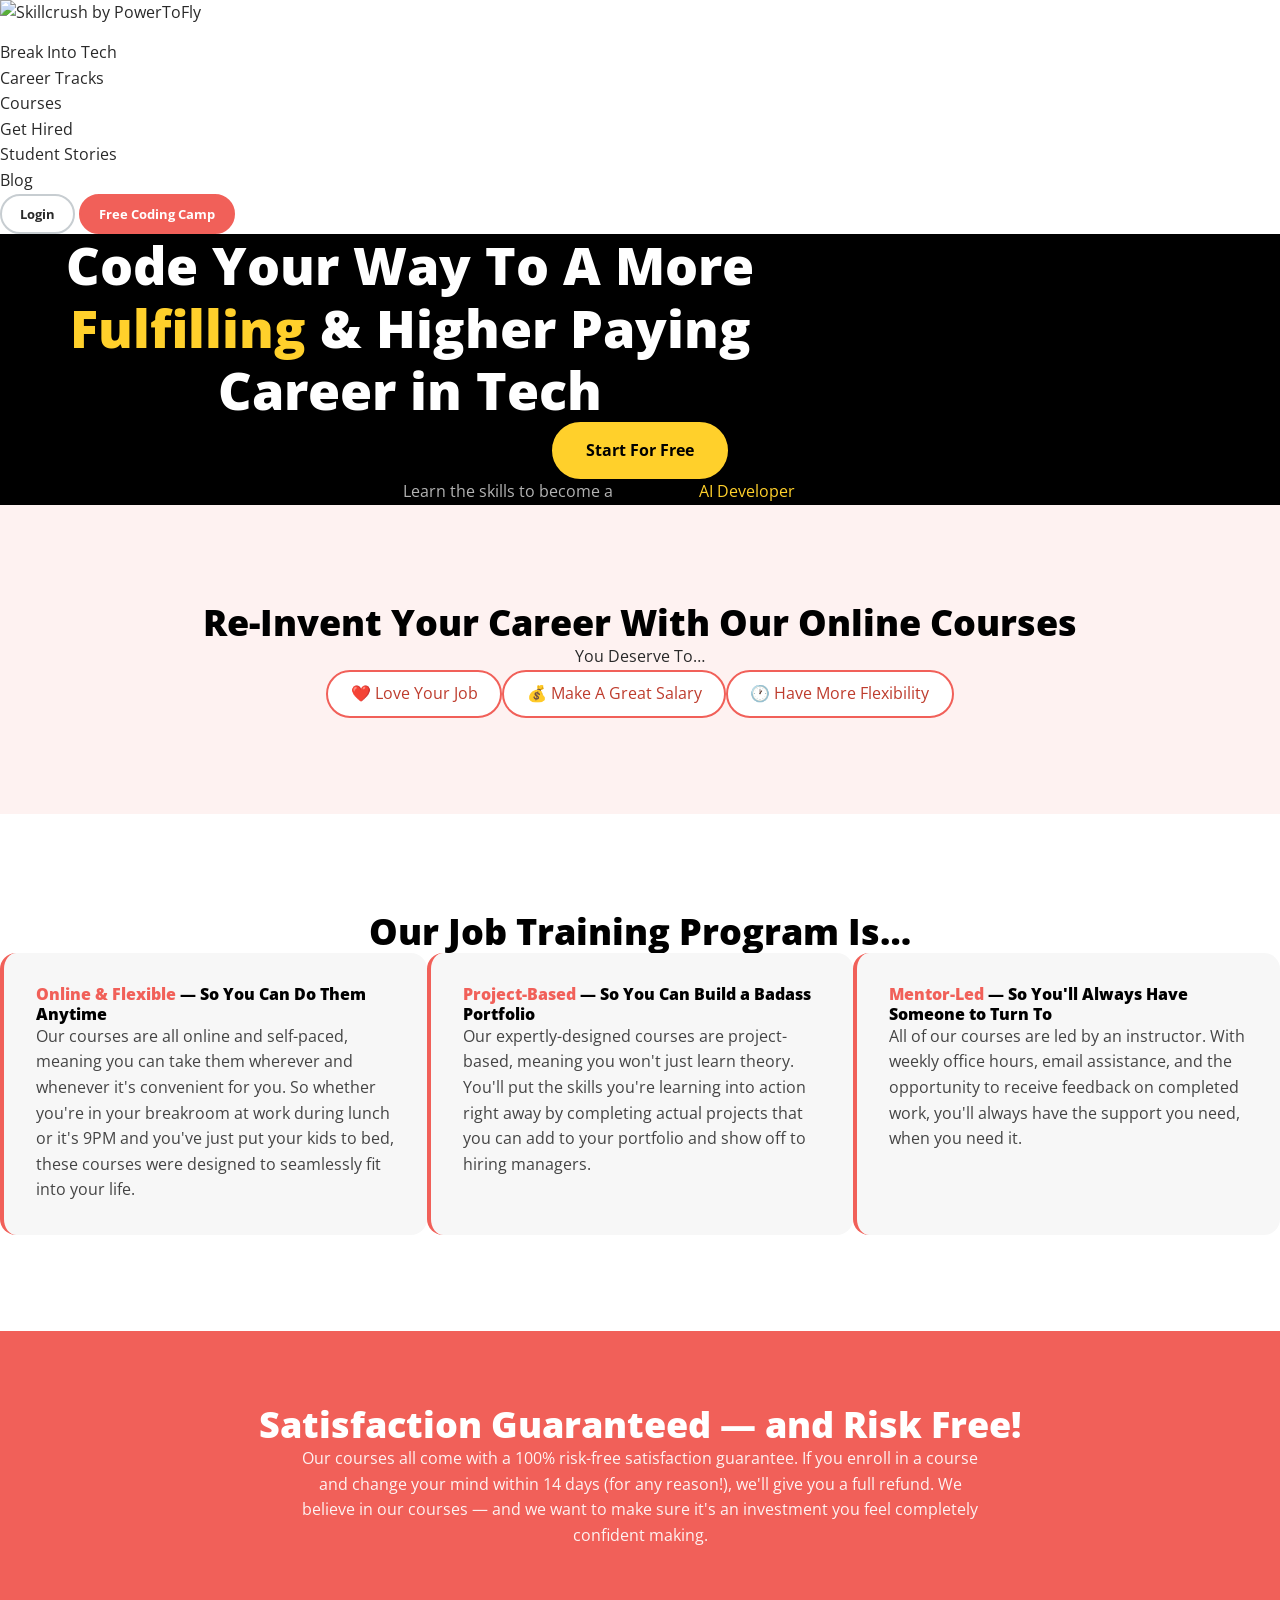
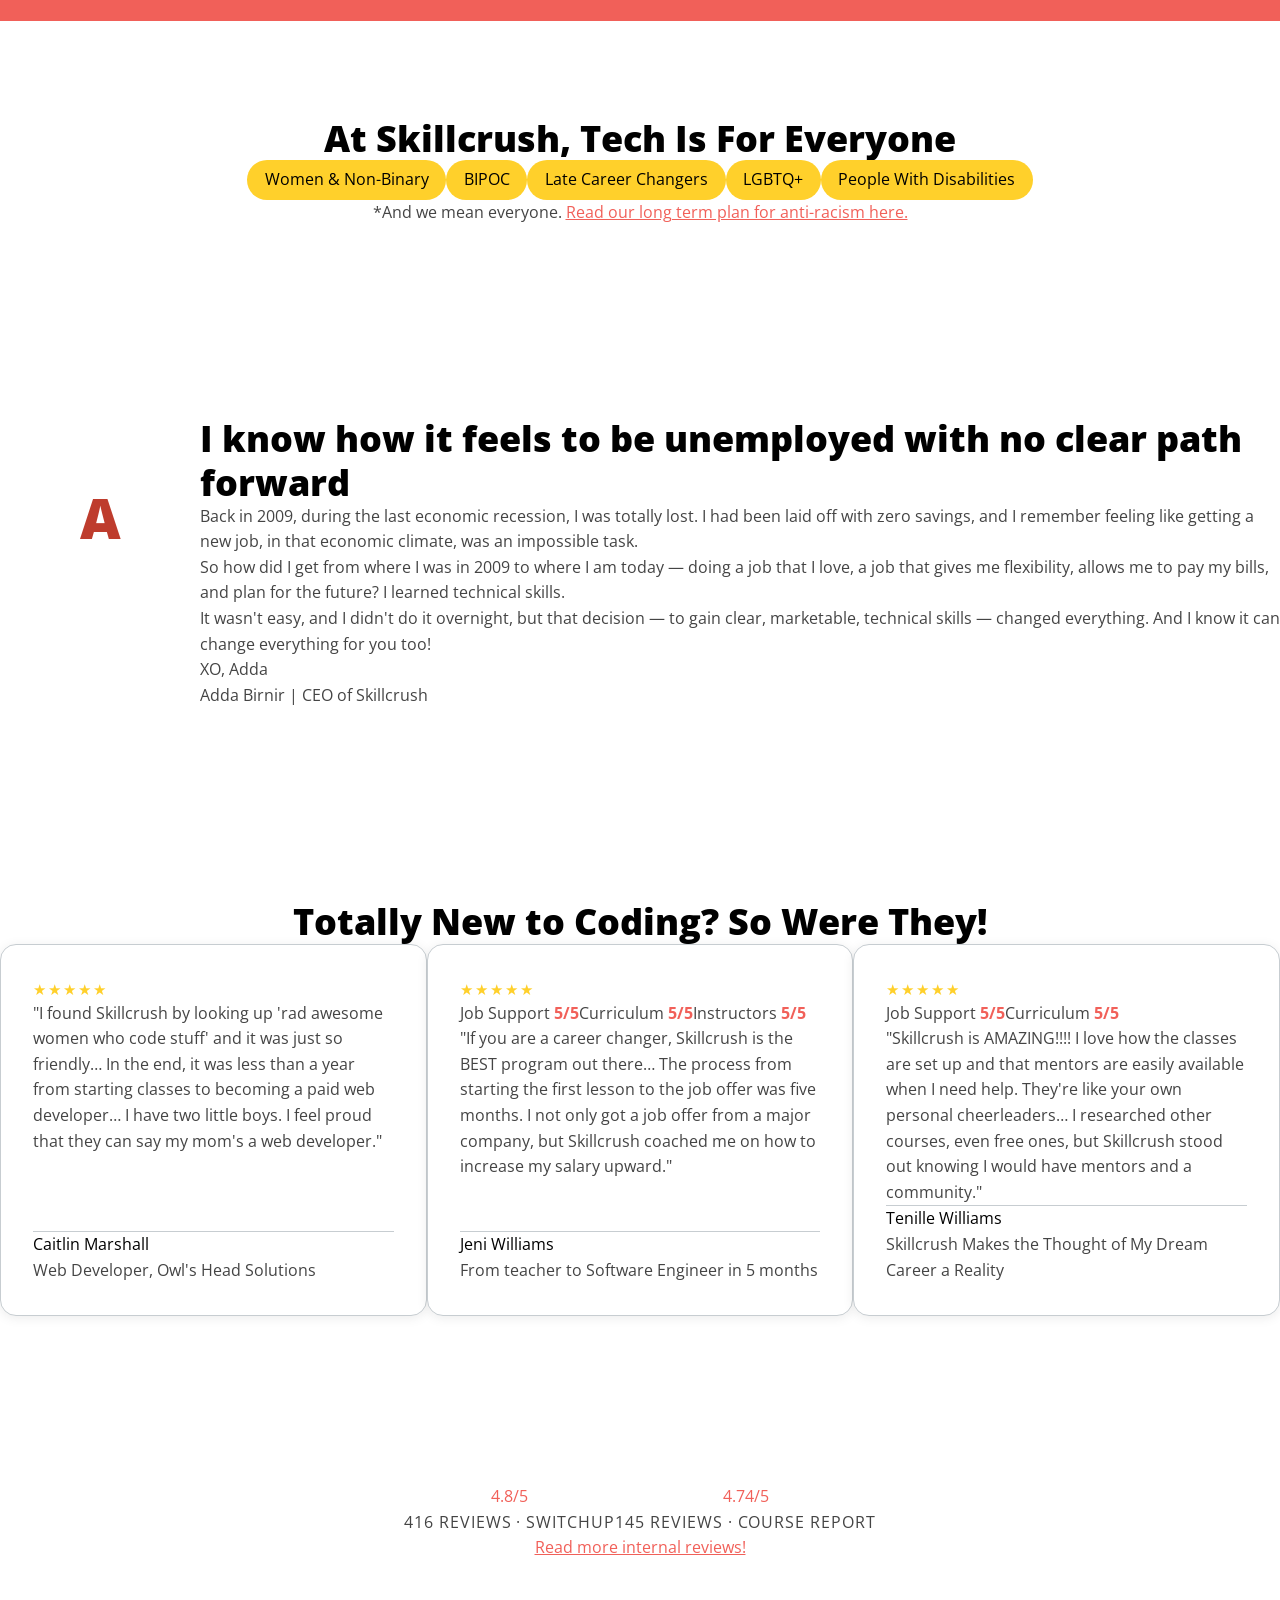
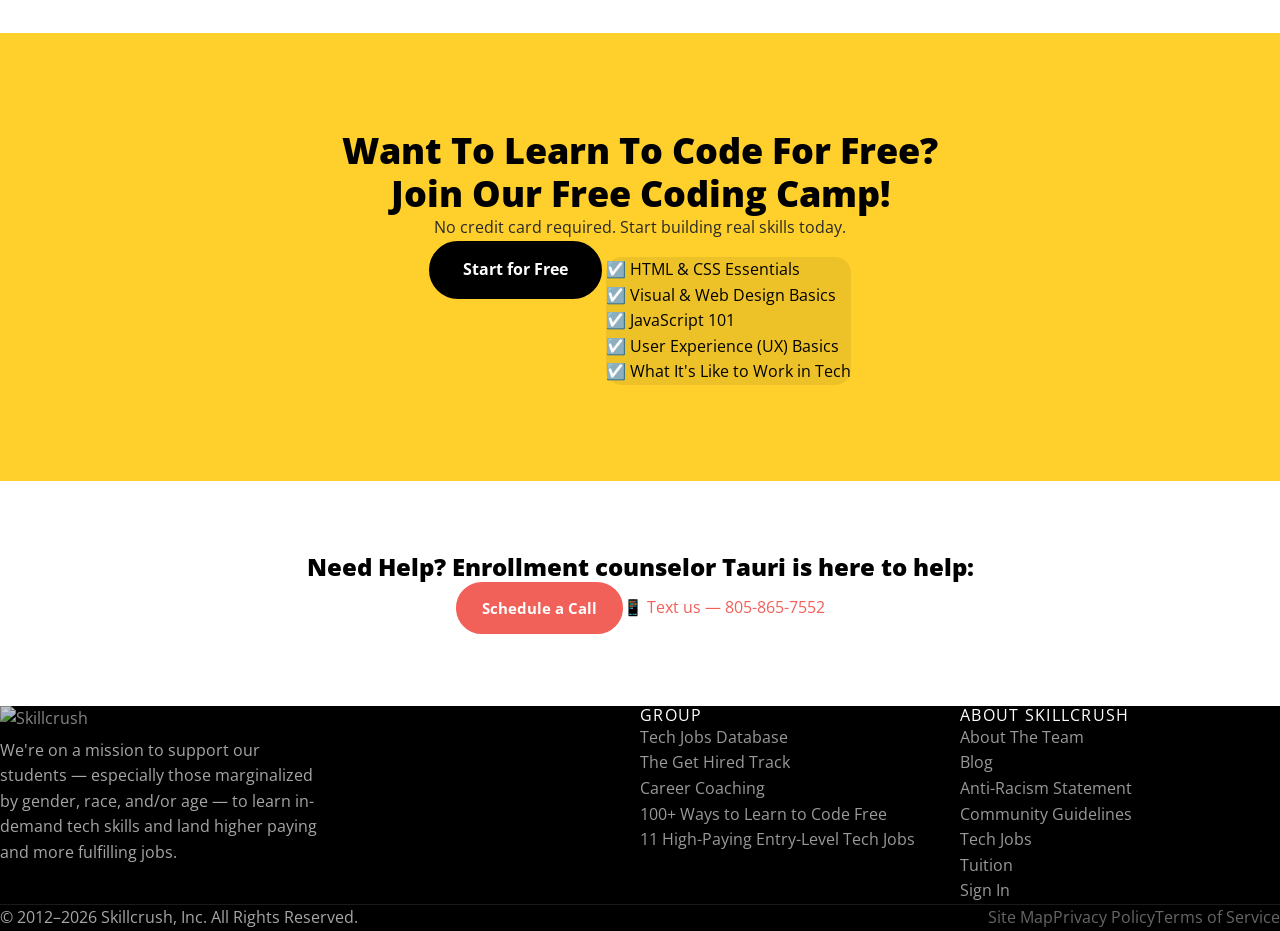
==== commit 8125c8af: "Use real Skillcrush brand tokens — coral, yellow, black, Open Sans" ====
--- a/index.html
+++ b/index.html
@@ -13,6 +13,8 @@
 
   <!-- Skillcrush Design System -->
   <link rel="stylesheet" href="skillcrush.css" />
+  <!-- Font -->
+  <link href="https://fonts.googleapis.com/css2?family=Open+Sans:wght@400;600;700;800&display=swap" rel="stylesheet" />
 
   <style>
     /* ── Hero ── */
--- a/skillcrush.css
+++ b/skillcrush.css
@@ -0,0 +1,231 @@
+/*
+ * Skillcrush Design System
+ * Real brand tokens from skillcrush.com + class names from template
+ */
+
+/* ── Tokens ── */
+:root {
+  --color-primary:          #f16059;
+  --color-primary-dark:     #be3c2d;
+  --color-primary-light:    #faa79e;
+  --color-primary-lightest: #fef2f1;
+
+  --color-yellow:     #ffd02b;
+  --color-amber:      #ffc34f;
+  --color-purple:     #593eff;
+  --color-success:    #30c0a1;
+
+  --color-black:      #000000;
+  --color-text-dark:  #292929;
+  --color-text-muted: #444444;
+  --color-grey:       #c7cdd1;
+  --color-grey-light: #f7f7f7;
+  --color-white:      #ffffff;
+
+  --font-sans: "Open Sans", -apple-system, "Segoe UI", Roboto, sans-serif;
+
+  --r-sm:   6px;
+  --r-md:   10px;
+  --r-lg:   16px;
+  --r-pill: 9999px;
+
+  --shadow: 0 2px 12px rgba(0,0,0,0.08);
+}
+
+/* ── Reset ── */
+*, *::before, *::after { box-sizing: border-box; margin: 0; padding: 0; }
+html { font-size: 16px; scroll-behavior: smooth; }
+body {
+  font-family: var(--font-sans);
+  color: var(--color-text-dark);
+  background: var(--color-white);
+  line-height: 1.6;
+  -webkit-font-smoothing: antialiased;
+}
+img, svg { display: block; max-width: 100%; }
+a { color: inherit; text-decoration: none; }
+ul { list-style: none; }
+
+/* ── Layout ── */
+.page-container {
+  width: 100%;
+  max-width: 1180px;
+  margin: 0 auto;
+  padding: 0 24px;
+}
+.section-sm { padding: 48px 0; }
+.section-md { padding: 72px 0; }
+.section-lg { padding: 96px 0; }
+
+/* ── Nav ── */
+.ptf-nav-bg {
+  background: var(--color-white);
+  border-bottom: 1px solid var(--color-grey);
+  position: sticky;
+  top: 0;
+  z-index: 100;
+}
+.ptf-nav {
+  display: flex;
+  align-items: center;
+  height: 68px;
+  gap: 32px;
+  max-width: 1180px;
+  margin: 0 auto;
+  padding: 0 24px;
+}
+.ptf-nav__logo img { height: 38px; width: auto; }
+.ptf-nav__links {
+  display: flex;
+  align-items: center;
+  gap: 24px;
+  flex: 1;
+}
+.ptf-nav__links a {
+  font-size: 14px;
+  font-weight: 600;
+  color: var(--color-text-dark);
+  transition: color 0.15s;
+}
+.ptf-nav__links a:hover { color: var(--color-primary); }
+.ptf-nav__actions {
+  display: flex;
+  align-items: center;
+  gap: 8px;
+  margin-left: auto;
+}
+
+/* ── Buttons ── */
+.btn {
+  display: inline-flex;
+  align-items: center;
+  justify-content: center;
+  gap: 6px;
+  font-family: var(--font-sans);
+  font-weight: 700;
+  border-radius: var(--r-pill);
+  border: 2px solid transparent;
+  cursor: pointer;
+  text-decoration: none;
+  white-space: nowrap;
+  transition: background 0.15s, color 0.15s, transform 0.15s;
+}
+.btn:hover { transform: translateY(-1px); }
+.btn-sm  { padding: 8px 18px;  font-size: 13px; }
+.btn-md  { padding: 12px 24px; font-size: 15px; }
+.btn-lg  { padding: 14px 32px; font-size: 16px; }
+
+.btn-primary {
+  background: var(--color-primary);
+  color: var(--color-white);
+  border-color: var(--color-primary);
+}
+.btn-primary:hover { background: var(--color-primary-dark); }
+
+.btn-yellow {
+  background: var(--color-yellow);
+  color: var(--color-black);
+  border-color: var(--color-yellow);
+}
+.btn-yellow:hover { background: var(--color-amber); }
+
+.btn-dark {
+  background: var(--color-black);
+  color: var(--color-white);
+  border-color: var(--color-black);
+}
+.btn-dark:hover { background: #222; }
+
+.btn-ghost {
+  background: transparent;
+  color: var(--color-text-dark);
+  border-color: var(--color-grey);
+}
+.btn-ghost:hover { border-color: var(--color-text-dark); }
+
+.btn-outline {
+  background: transparent;
+  color: var(--color-primary);
+  border-color: var(--color-primary);
+}
+.btn-outline:hover { background: var(--color-primary-lightest); }
+
+/* ── Badges ── */
+.badge {
+  display: inline-block;
+  padding: 3px 12px;
+  border-radius: var(--r-pill);
+  font-size: 11px;
+  font-weight: 700;
+  letter-spacing: 0.06em;
+  text-transform: uppercase;
+}
+.badge-yellow { background: var(--color-yellow); color: var(--color-black); }
+.badge-coral  { background: var(--color-primary-lightest); color: var(--color-primary-dark); }
+.badge-purple { background: #ededff; color: var(--color-purple); }
+
+/* ── Typography ── */
+h1, h2, h3, h4, h5, h6 {
+  font-family: var(--font-sans);
+  font-weight: 800;
+  line-height: 1.2;
+  color: var(--color-black);
+}
+h1 { font-size: clamp(2rem, 4.5vw, 3.25rem); }
+h2 { font-size: clamp(1.6rem, 3vw, 2.25rem); }
+h3 { font-size: clamp(1.1rem, 2vw, 1.5rem); }
+h4 { font-size: 1.1rem; }
+
+.hero-sub {
+  font-size: clamp(1rem, 2vw, 1.15rem);
+  color: rgba(255,255,255,0.75);
+  max-width: 580px;
+  line-height: 1.7;
+}
+
+/* ── Hero ── */
+.ptf-hero {
+  background: var(--color-black);
+  color: var(--color-white);
+  padding: 96px 0 80px;
+  text-align: center;
+}
+.ptf-hero h1 { color: var(--color-white); }
+.ptf-hero h1 em {
+  font-style: normal;
+  color: var(--color-yellow);
+}
+
+/* ── Cards ── */
+.sc-card {
+  background: var(--color-white);
+  border: 1.5px solid var(--color-grey);
+  border-radius: var(--r-lg);
+  padding: 32px;
+  box-shadow: var(--shadow);
+}
+.sc-card-soft {
+  background: var(--color-grey-light);
+  border-radius: var(--r-lg);
+  padding: 32px;
+  border-left: 4px solid var(--color-primary);
+}
+
+/* ── Stars ── */
+.stars { color: var(--color-yellow); letter-spacing: 2px; font-size: 15px; }
+
+/* ── Utility ── */
+.text-center   { text-align: center; }
+.text-coral    { color: var(--color-primary); }
+.text-yellow   { color: var(--color-yellow); }
+.text-muted    { color: var(--color-text-muted); }
+.bg-black      { background: var(--color-black); color: var(--color-white); }
+.bg-coral-soft { background: var(--color-primary-lightest); }
+.bg-yellow     { background: var(--color-yellow); }
+.bg-grey       { background: var(--color-grey-light); }
+
+/* ── Responsive ── */
+@media (max-width: 768px) {
+  .hide-mobile { display: none !important; }
+  .page-container { padding: 0 16px; }
+}
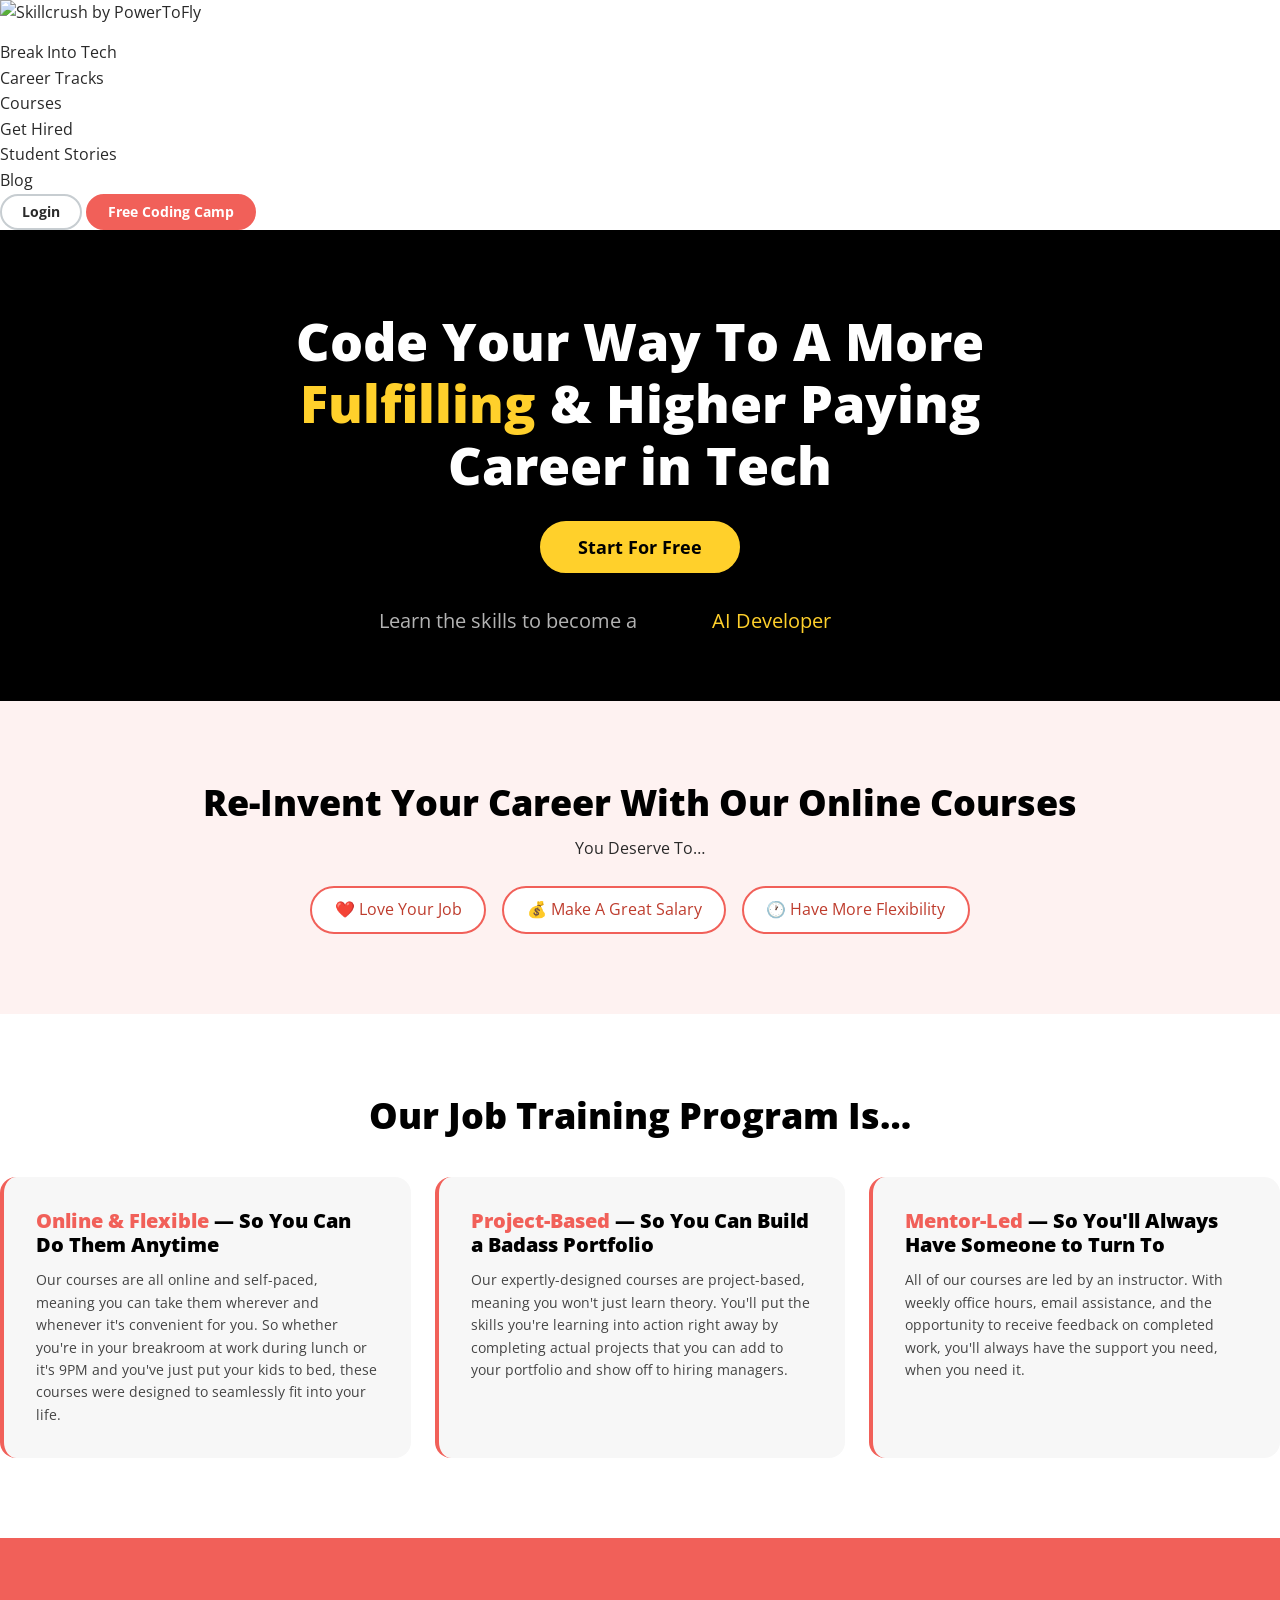
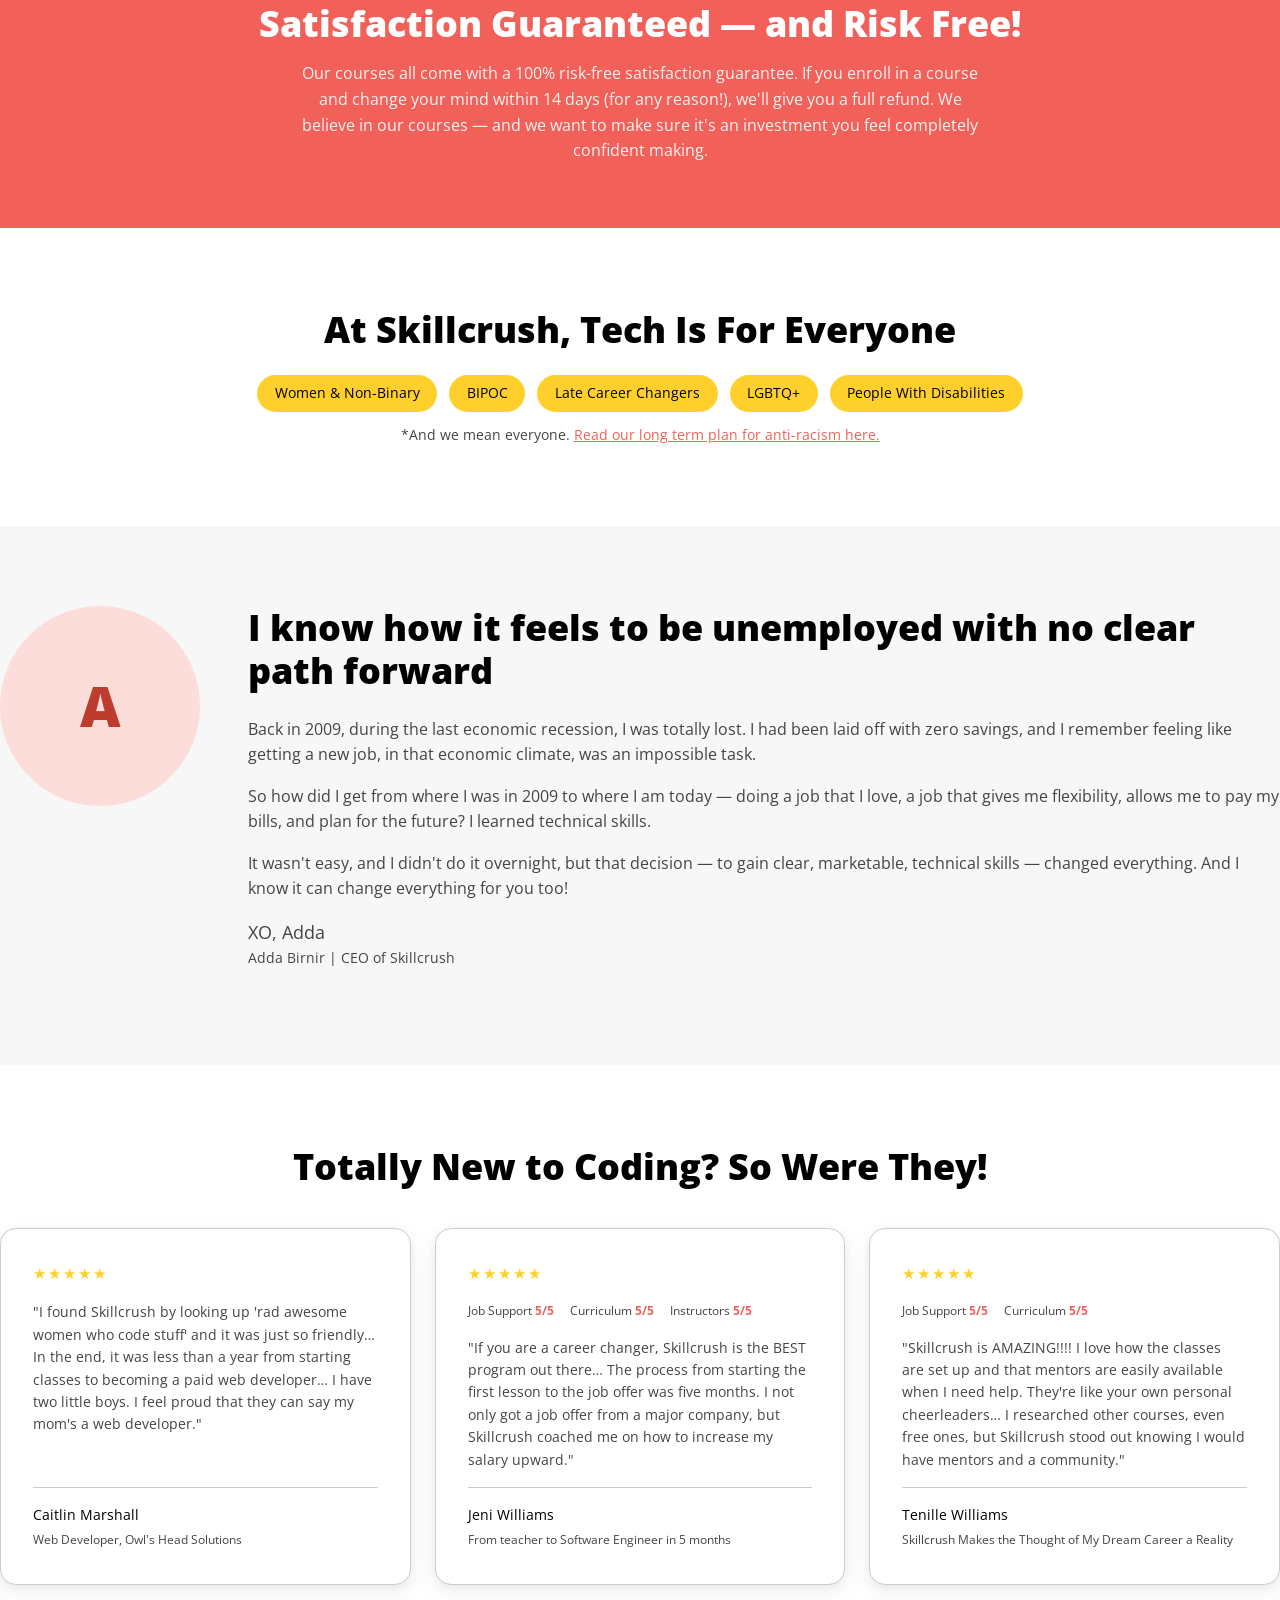
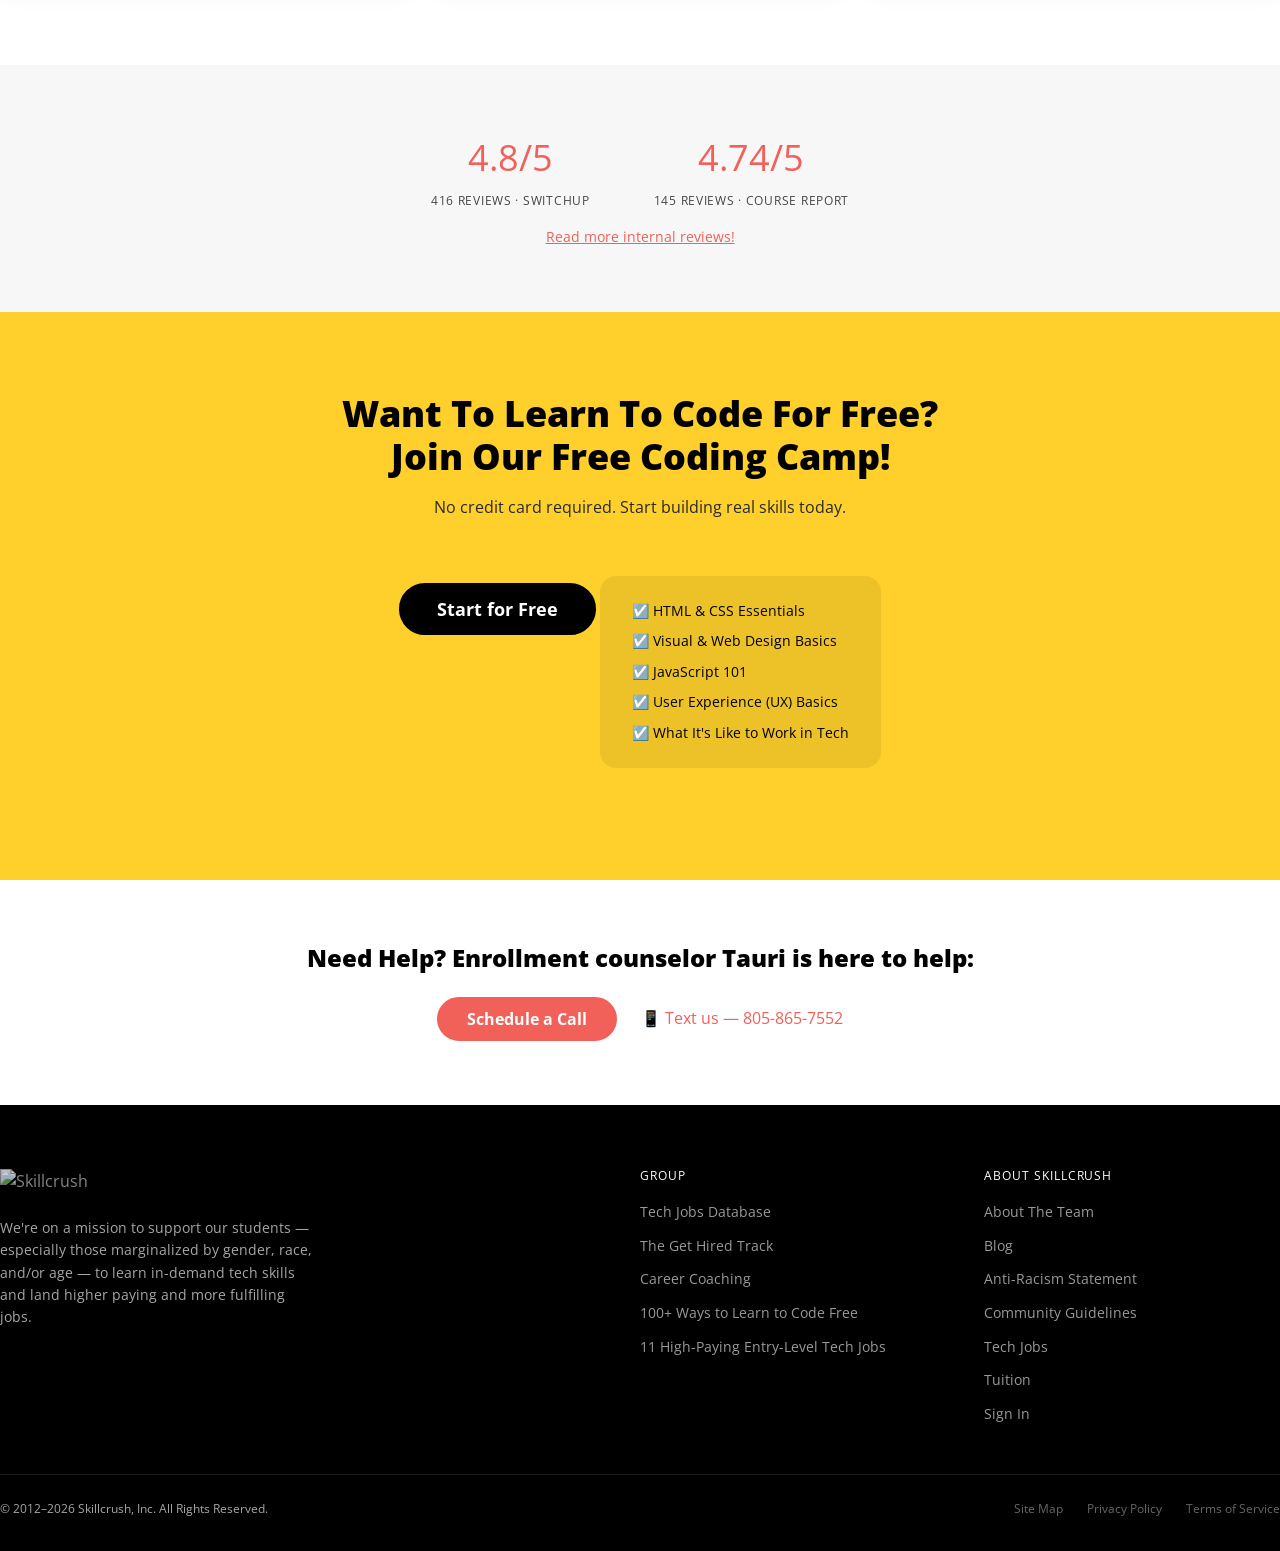
==== commit 968fc0f2: "Fix: use real Skillcrush brand tokens in ptf.css with correct template class names" ====
--- a/index.html
+++ b/index.html
@@ -12,9 +12,7 @@
   <link href="https://fonts.googleapis.com/css2?family=Open+Sans:wght@400;600;700;800&display=swap" rel="stylesheet" />
 
   <!-- Skillcrush Design System -->
-  <link rel="stylesheet" href="skillcrush.css" />
-  <!-- Font -->
-  <link href="https://fonts.googleapis.com/css2?family=Open+Sans:wght@400;600;700;800&display=swap" rel="stylesheet" />
+  <link rel="stylesheet" href="ptf.css" />
 
   <style>
     /* ── Hero ── */
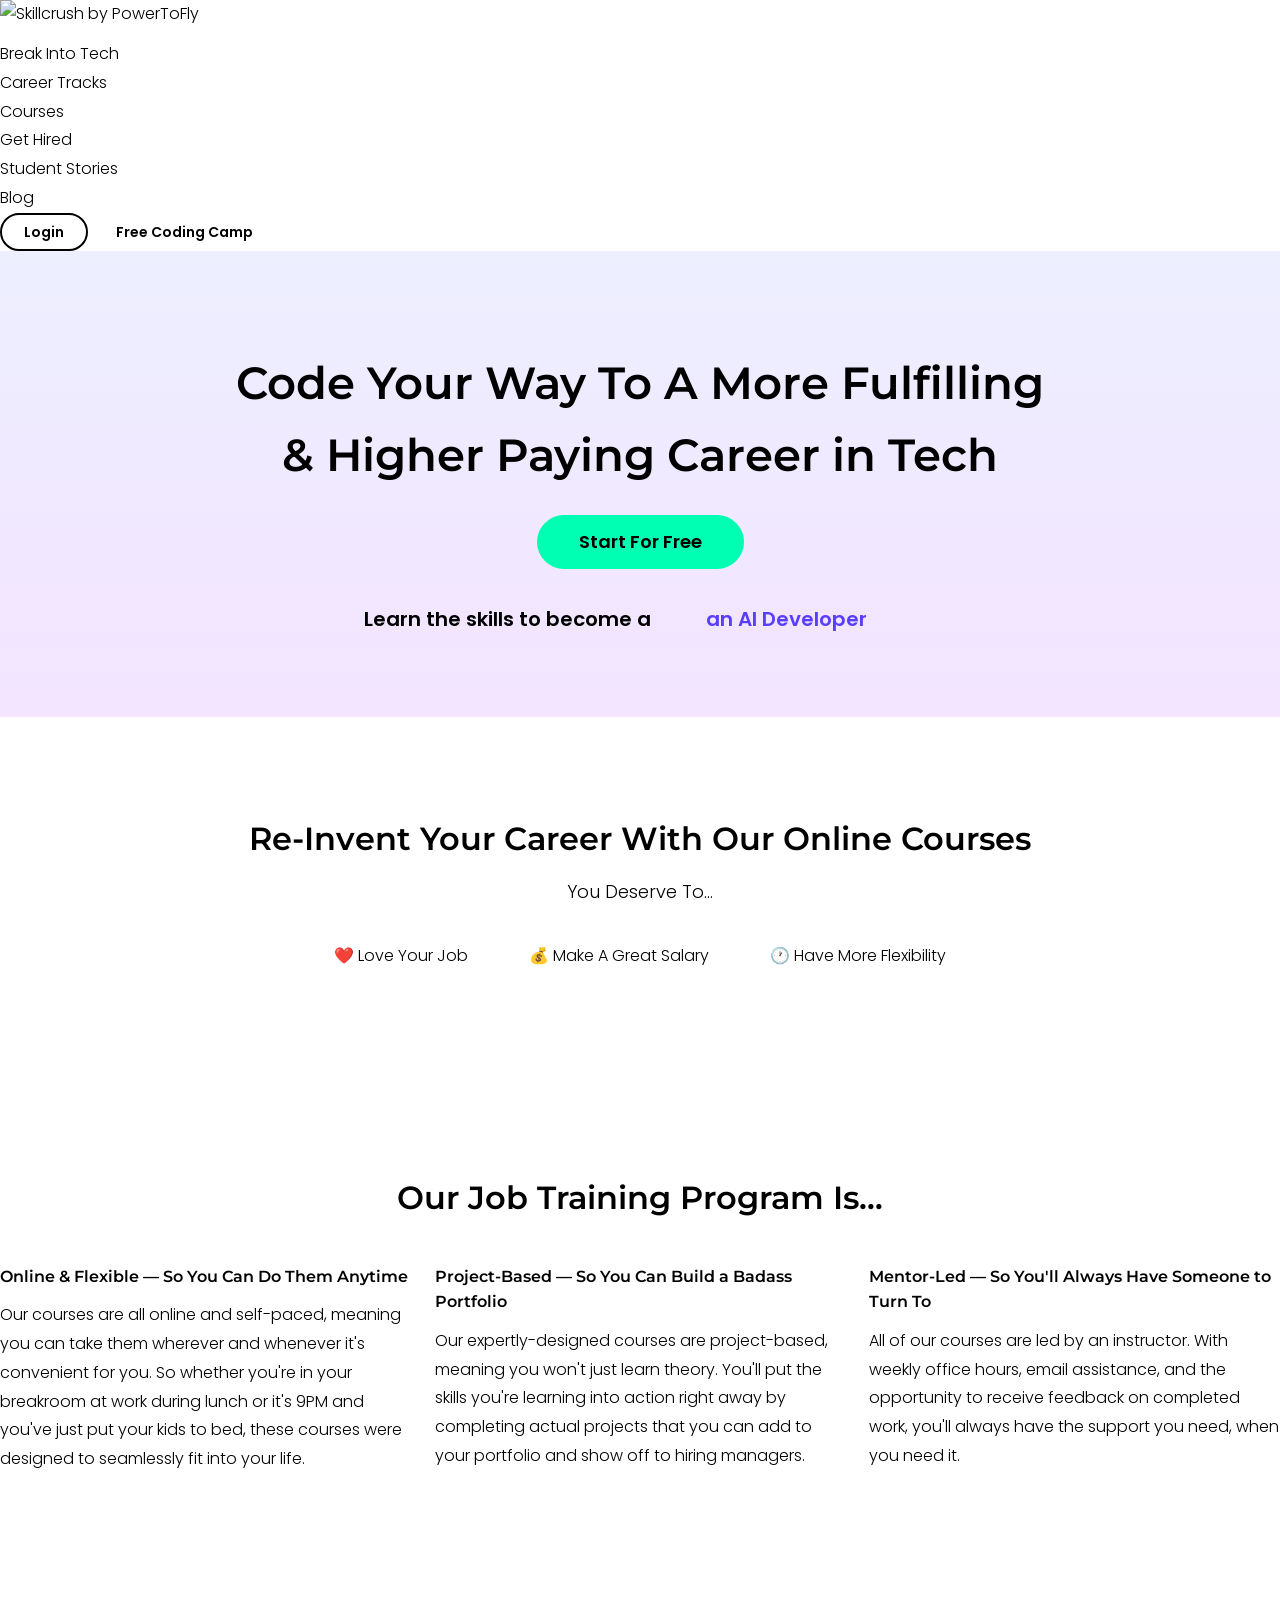
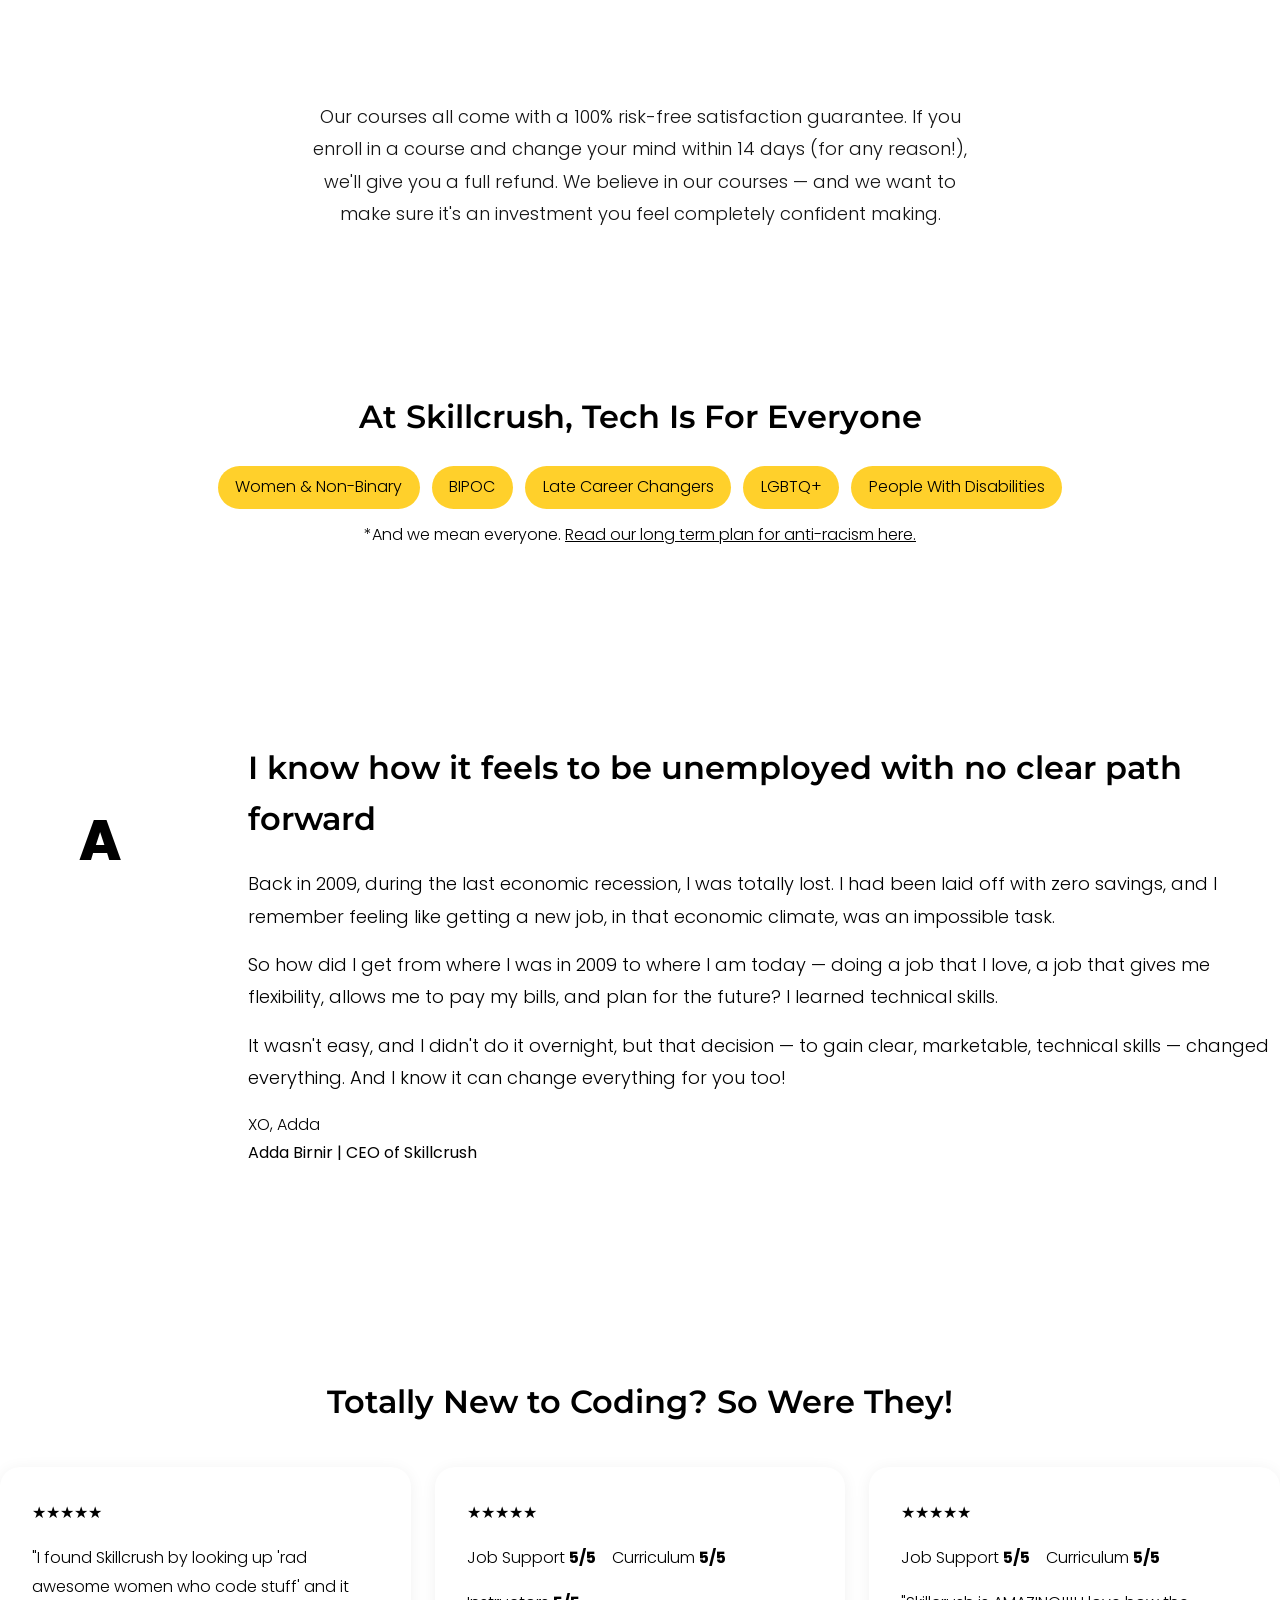
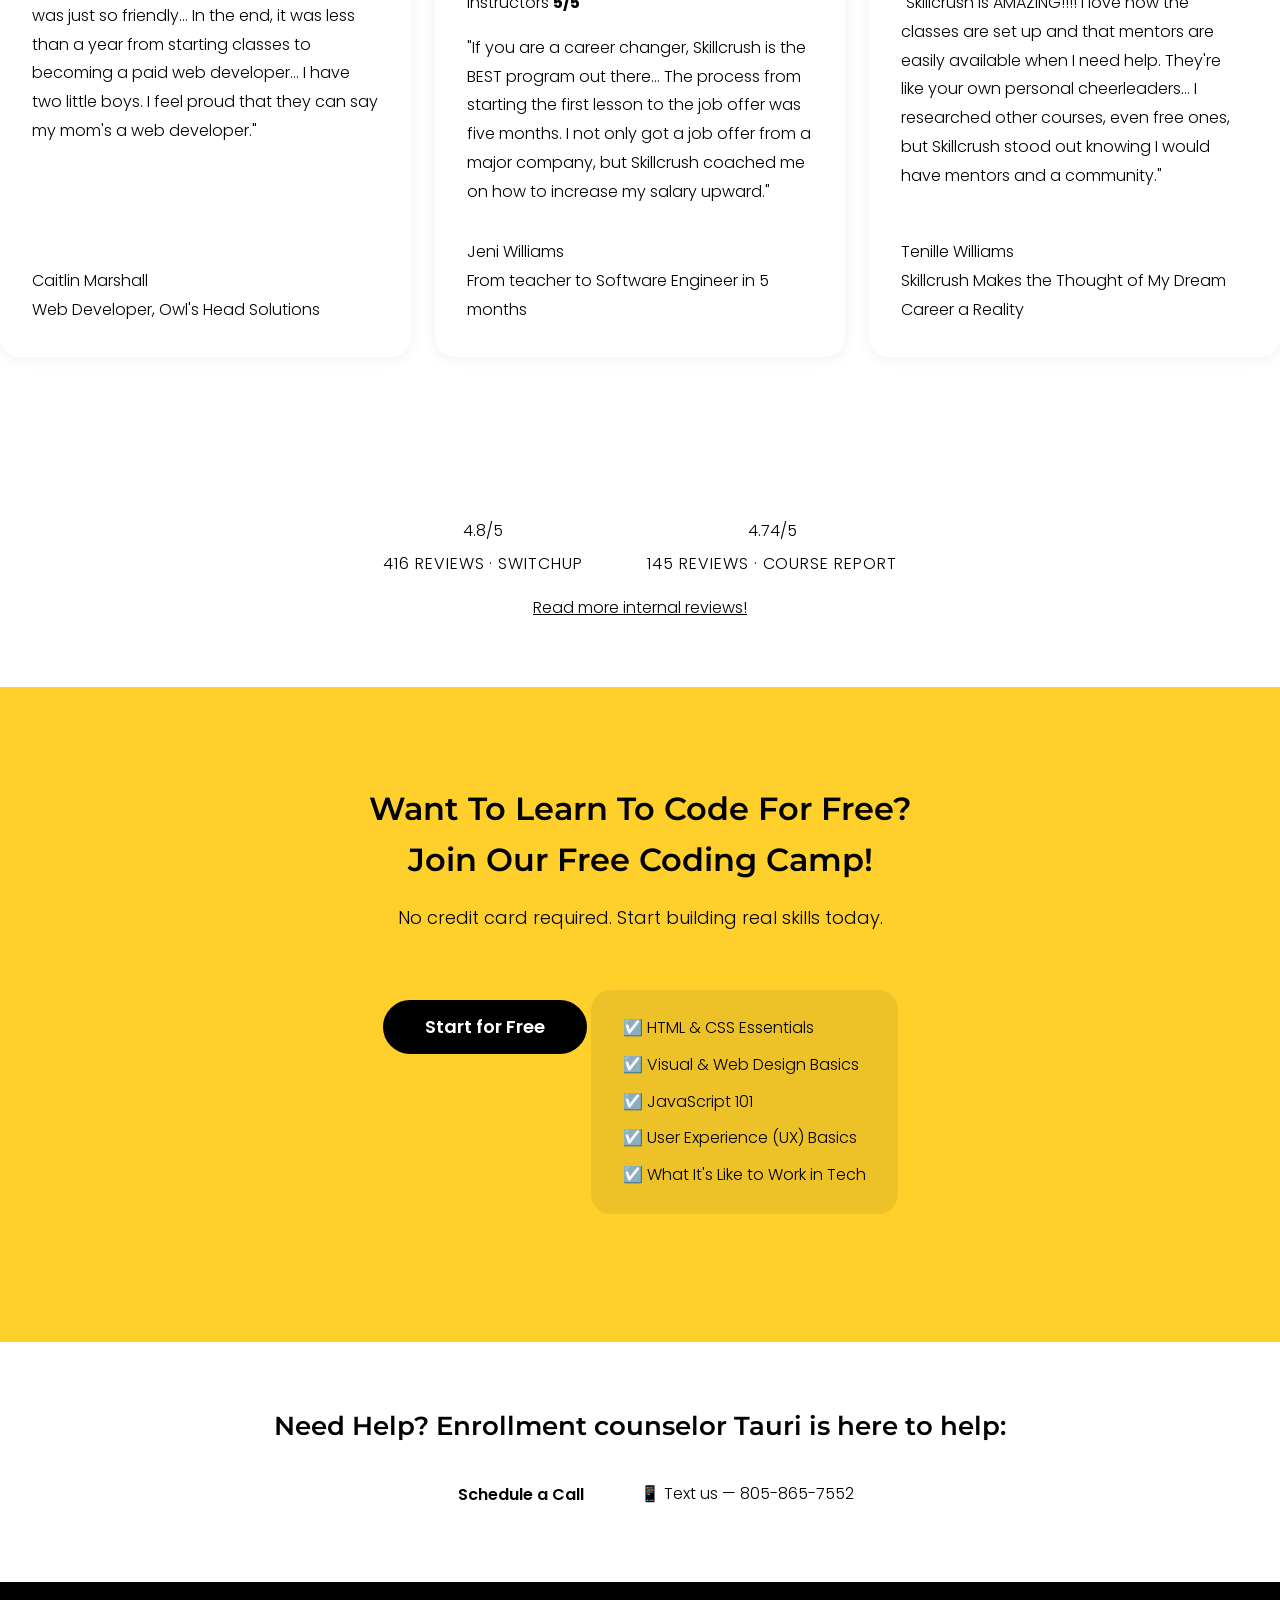
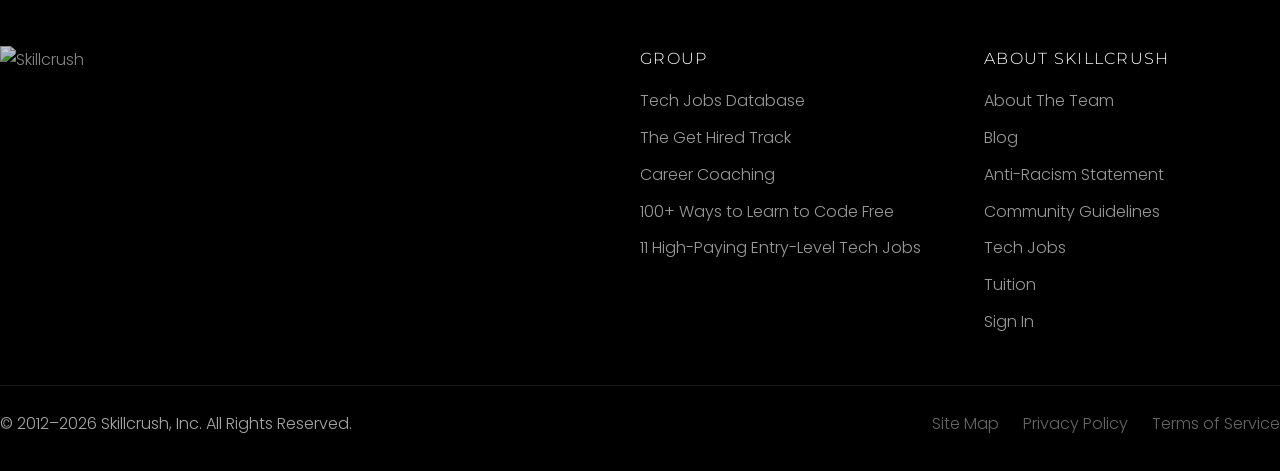
==== commit 18514301: "Real rebrand: Montserrat/Poppins fonts, mint CTA, purple gradient hero" ====
--- a/index.html
+++ b/index.html
@@ -9,7 +9,7 @@
   <!-- Fonts -->
   <link rel="preconnect" href="https://fonts.googleapis.com" />
   <link rel="preconnect" href="https://fonts.gstatic.com" crossorigin />
-  <link href="https://fonts.googleapis.com/css2?family=Open+Sans:wght@400;600;700;800&display=swap" rel="stylesheet" />
+  <link href="https://fonts.googleapis.com/css2?family=Montserrat:wght@400;600;700&family=Poppins:wght@300;400;500;600;700&display=swap" rel="stylesheet" />
 
   <!-- Skillcrush Design System -->
   <link rel="stylesheet" href="ptf.css" />
@@ -17,21 +17,20 @@
   <style>
     /* ── Hero ── */
     .hero {
-      background: var(--color-black);
-      color: var(--color-white);
-      padding: var(--space-20) 0 var(--space-16);
+      background: linear-gradient(to bottom, var(--color-gradient-start), var(--color-gradient-end));
+      padding: 96px 0 80px;
       text-align: center;
     }
-    .hero h1 { color: var(--color-white); max-width: 820px; margin: 0 auto var(--space-6); }
-    .hero h1 span { color: var(--color-yellow); }
+    .hero h1 { max-width: 820px; margin: 0 auto 24px; }
     .hero-role-line {
-      font-size: var(--text-xl);
-      font-weight: var(--font-weight-semibold);
-      color: rgba(255,255,255,0.7);
-      margin-top: var(--space-8);
+      font-family: var(--font-body);
+      font-size: 20px;
+      font-weight: 600;
+      color: var(--color-black);
+      margin-top: 32px;
     }
     .hero-role-rotate {
-      color: var(--color-yellow);
+      color: var(--color-blue);
       display: inline-block;
       min-width: 260px;
       transition: opacity 0.3s ease;
@@ -247,11 +246,11 @@
 
     <!-- HERO -->
     <section class="hero">
-      <div class="sc-container">
-        <h1>Code Your Way To A More <span>Fulfilling</span> &amp; Higher Paying Career in Tech</h1>
-        <a href="https://skillcrush.com/free-coding-camp/" class="btn btn-yellow btn-lg">Start For Free</a>
+      <div class="page-container">
+        <h1>Code Your Way To A More Fulfilling &amp; Higher Paying Career in Tech</h1>
+        <a href="https://skillcrush.com/free-coding-camp/" class="btn btn-cta btn-lg">Start For Free</a>
         <p class="hero-role-line">
-          Learn the skills to become a <span class="hero-role-rotate" id="role-text">AI Developer</span>
+          Learn the skills to become a <span class="hero-role-rotate" id="role-text">an AI Developer</span>
         </p>
       </div>
     </section>
--- a/ptf.css
+++ b/ptf.css
@@ -0,0 +1,291 @@
+/*
+ * Skillcrush Rebrand — Design System (ptf.css)
+ * Tokens from Figma: figma.com/design/TxR4Bd6ckaUxHkjPFAC8Px
+ */
+
+/* ── Tokens ── */
+:root {
+  /* Primary */
+  --color-cta:              #00FFB2;  /* CTAs ONLY */
+  --color-sales-alert:      #F3AAFF;
+  --color-black:            #000000;
+  --color-white:            #FFFFFF;
+
+  /* Background gradient */
+  --color-gradient-start:   #EDEFFF;
+  --color-gradient-end:     #F3E4FF;
+
+  /* Secondary (illustrations & icons only) */
+  --color-blue:             #593EFF;
+  --color-purple:           #9735FF;
+  --color-pink:             #E43DFF;
+  --color-orange:           #FF6929;
+  --color-yellow:           #FFD02B;
+
+  /* Tertiary (illustration backgrounds & cards) */
+  --color-t-grey:           #E7E7E7;
+  --color-t-blue:           #ECE9FF;
+  --color-t-purple:         #F2E5FF;
+  --color-t-pink:           #F9E6FF;
+  --color-t-orange:         #FFF2E7;
+  --color-t-yellow:         #FFFAE3;
+
+  /* Semantic */
+  --color-text-inactive:    #999999;
+  --color-bg-inactive:      #E7E7E7;
+  --color-error-text:       #FF6929;
+  --color-error-bg:         #FFF2E7;
+  --color-success-text:     #4F823E;
+  --color-success-bg:       #F4FFE9;
+
+  /* Typography */
+  --font-heading: 'Montserrat', sans-serif;
+  --font-body:    'Poppins', sans-serif;
+
+  /* Type scale — desktop */
+  --text-h1-size:   45px;
+  --text-h1-weight: 600;
+  --text-h1-lh:     1.6;
+
+  --text-h2-size:   32px;
+  --text-h2-weight: 600;
+  --text-h2-lh:     1.6;
+
+  --text-h3-size:   26px;
+  --text-h3-weight: 600;
+  --text-h3-lh:     1.6;
+
+  --text-p2l-size:   20px;
+  --text-p2l-weight: 600;
+  --text-p2l-lh:     1.8;
+
+  --text-p1-size:   18px;
+  --text-p1-weight: 300;
+  --text-p1-lh:     1.8;
+
+  --text-p0-size:   14px;
+  --text-p0-weight: 300;
+  --text-p0-lh:     1.8;
+
+  /* Grid */
+  --grid-margin:  40px;
+  --grid-gutter:  48px;
+
+  /* Radius */
+  --r-sm:   6px;
+  --r-md:   12px;
+  --r-lg:   20px;
+  --r-pill: 9999px;
+
+  /* Spacing */
+  --space-1:  4px;
+  --space-2:  8px;
+  --space-3:  12px;
+  --space-4:  16px;
+  --space-6:  24px;
+  --space-8:  32px;
+  --space-10: 40px;
+  --space-12: 48px;
+  --space-16: 64px;
+  --space-20: 80px;
+  --space-24: 96px;
+}
+
+/* ── Reset ── */
+*, *::before, *::after { box-sizing: border-box; margin: 0; padding: 0; }
+html { font-size: 16px; scroll-behavior: smooth; }
+body {
+  font-family: var(--font-body);
+  font-weight: 300;
+  color: var(--color-black);
+  background: var(--color-white);
+  line-height: 1.8;
+  -webkit-font-smoothing: antialiased;
+}
+img, svg { display: block; max-width: 100%; }
+a { color: inherit; text-decoration: none; }
+ul { list-style: none; }
+
+/* ── Layout ── */
+.page-container {
+  width: 100%;
+  max-width: 1180px;
+  margin: 0 auto;
+  padding: 0 var(--grid-margin);
+}
+.section-sm { padding: var(--space-12) 0; }
+.section-md { padding: var(--space-16) 0; }
+.section-lg { padding: var(--space-24) 0; }
+
+/* ── Nav ── */
+.ptf-nav-bg {
+  background: var(--color-white);
+  border-bottom: 1px solid var(--color-t-grey);
+  position: sticky;
+  top: 0;
+  z-index: 100;
+}
+.ptf-nav {
+  display: flex;
+  align-items: center;
+  height: 68px;
+  gap: var(--space-8);
+  max-width: 1180px;
+  margin: 0 auto;
+  padding: 0 var(--grid-margin);
+}
+.ptf-nav__logo img { height: 38px; width: auto; }
+.ptf-nav__links {
+  display: flex;
+  align-items: center;
+  gap: var(--space-6);
+  flex: 1;
+}
+.ptf-nav__links a {
+  font-family: var(--font-body);
+  font-size: 14px;
+  font-weight: 500;
+  color: var(--color-black);
+  transition: opacity 0.15s;
+}
+.ptf-nav__links a:hover { opacity: 0.6; }
+.ptf-nav__actions {
+  display: flex;
+  align-items: center;
+  gap: var(--space-2);
+  margin-left: auto;
+}
+
+/* ── Buttons ── */
+.btn {
+  display: inline-flex;
+  align-items: center;
+  justify-content: center;
+  gap: 6px;
+  font-family: var(--font-body);
+  font-weight: 600;
+  border-radius: var(--r-pill);
+  border: 2px solid transparent;
+  cursor: pointer;
+  text-decoration: none;
+  white-space: nowrap;
+  transition: opacity 0.15s, transform 0.15s;
+  line-height: 1;
+}
+.btn:hover { transform: translateY(-1px); opacity: 0.9; }
+
+.btn-sm  { padding: 10px 22px; font-size: 14px; }
+.btn-md  { padding: 13px 30px; font-size: 16px; }
+.btn-lg  { padding: 16px 40px; font-size: 18px; }
+
+/* Primary CTA — mint green, black text */
+.btn-cta {
+  background: var(--color-cta);
+  color: var(--color-black);
+  border-color: var(--color-cta);
+}
+
+/* Dark — black bg, white text */
+.btn-dark {
+  background: var(--color-black);
+  color: var(--color-white);
+  border-color: var(--color-black);
+}
+
+/* Ghost — transparent, black border */
+.btn-ghost {
+  background: transparent;
+  color: var(--color-black);
+  border-color: var(--color-black);
+}
+
+/* Outline — white border for dark backgrounds */
+.btn-outline-white {
+  background: transparent;
+  color: var(--color-white);
+  border-color: var(--color-white);
+}
+
+/* ── Badges ── */
+.badge {
+  display: inline-block;
+  padding: 4px 14px;
+  border-radius: var(--r-pill);
+  font-family: var(--font-body);
+  font-size: 12px;
+  font-weight: 600;
+  letter-spacing: 0.04em;
+}
+.badge-yellow  { background: var(--color-t-yellow); color: var(--color-black); }
+.badge-purple  { background: var(--color-t-purple); color: var(--color-purple); }
+.badge-pink    { background: var(--color-t-pink);   color: var(--color-pink); }
+.badge-blue    { background: var(--color-t-blue);   color: var(--color-blue); }
+.badge-cta     { background: var(--color-cta);      color: var(--color-black); }
+
+/* ── Typography ── */
+h1, h2, h3, h4, h5, h6 {
+  font-family: var(--font-heading);
+  color: var(--color-black);
+  line-height: 1.6;
+}
+h1 { font-size: var(--text-h1-size); font-weight: var(--text-h1-weight); }
+h2 { font-size: var(--text-h2-size); font-weight: var(--text-h2-weight); }
+h3 { font-size: var(--text-h3-size); font-weight: var(--text-h3-weight); }
+
+p {
+  font-size: var(--text-p1-size);
+  font-weight: var(--text-p1-weight);
+  line-height: var(--text-p1-lh);
+  color: var(--color-black);
+}
+
+.hero-sub {
+  font-family: var(--font-body);
+  font-size: var(--text-p1-size);
+  font-weight: var(--text-p1-weight);
+  line-height: var(--text-p1-lh);
+  color: var(--color-black);
+  max-width: 600px;
+}
+
+/* ── Hero ── */
+.ptf-hero {
+  background: linear-gradient(to bottom, var(--color-gradient-start), var(--color-gradient-end));
+  padding: var(--space-24) 0 var(--space-20);
+  text-align: center;
+}
+.ptf-hero .page-container {
+  display: flex;
+  flex-direction: column;
+  align-items: center;
+  gap: var(--space-6);
+}
+
+/* ── Cards ── */
+.sc-card {
+  background: var(--color-white);
+  border-radius: var(--r-lg);
+  padding: var(--space-8);
+  box-shadow: 0 2px 16px rgba(0,0,0,0.06);
+}
+.sc-card-purple { background: var(--color-t-purple); border-radius: var(--r-lg); padding: var(--space-8); }
+.sc-card-blue   { background: var(--color-t-blue);   border-radius: var(--r-lg); padding: var(--space-8); }
+.sc-card-pink   { background: var(--color-t-pink);   border-radius: var(--r-lg); padding: var(--space-8); }
+
+/* ── Utility ── */
+.text-center  { text-align: center; }
+.text-muted   { color: var(--color-text-inactive); font-size: var(--text-p0-size); }
+.bg-gradient  { background: linear-gradient(to bottom, var(--color-gradient-start), var(--color-gradient-end)); }
+.bg-black     { background: var(--color-black); color: var(--color-white); }
+.bg-white     { background: var(--color-white); }
+.bg-grey      { background: var(--color-t-grey); }
+
+/* ── Responsive ── */
+@media (max-width: 768px) {
+  .hide-mobile { display: none !important; }
+  .page-container { padding: 0 var(--grid-mobile-margin, 20px); }
+  h1 { font-size: 28px; }
+  h2 { font-size: var(--text-h2-size); }
+  p  { font-size: 16px; }
+  .ptf-hero { padding: var(--space-16) 0; }
+}
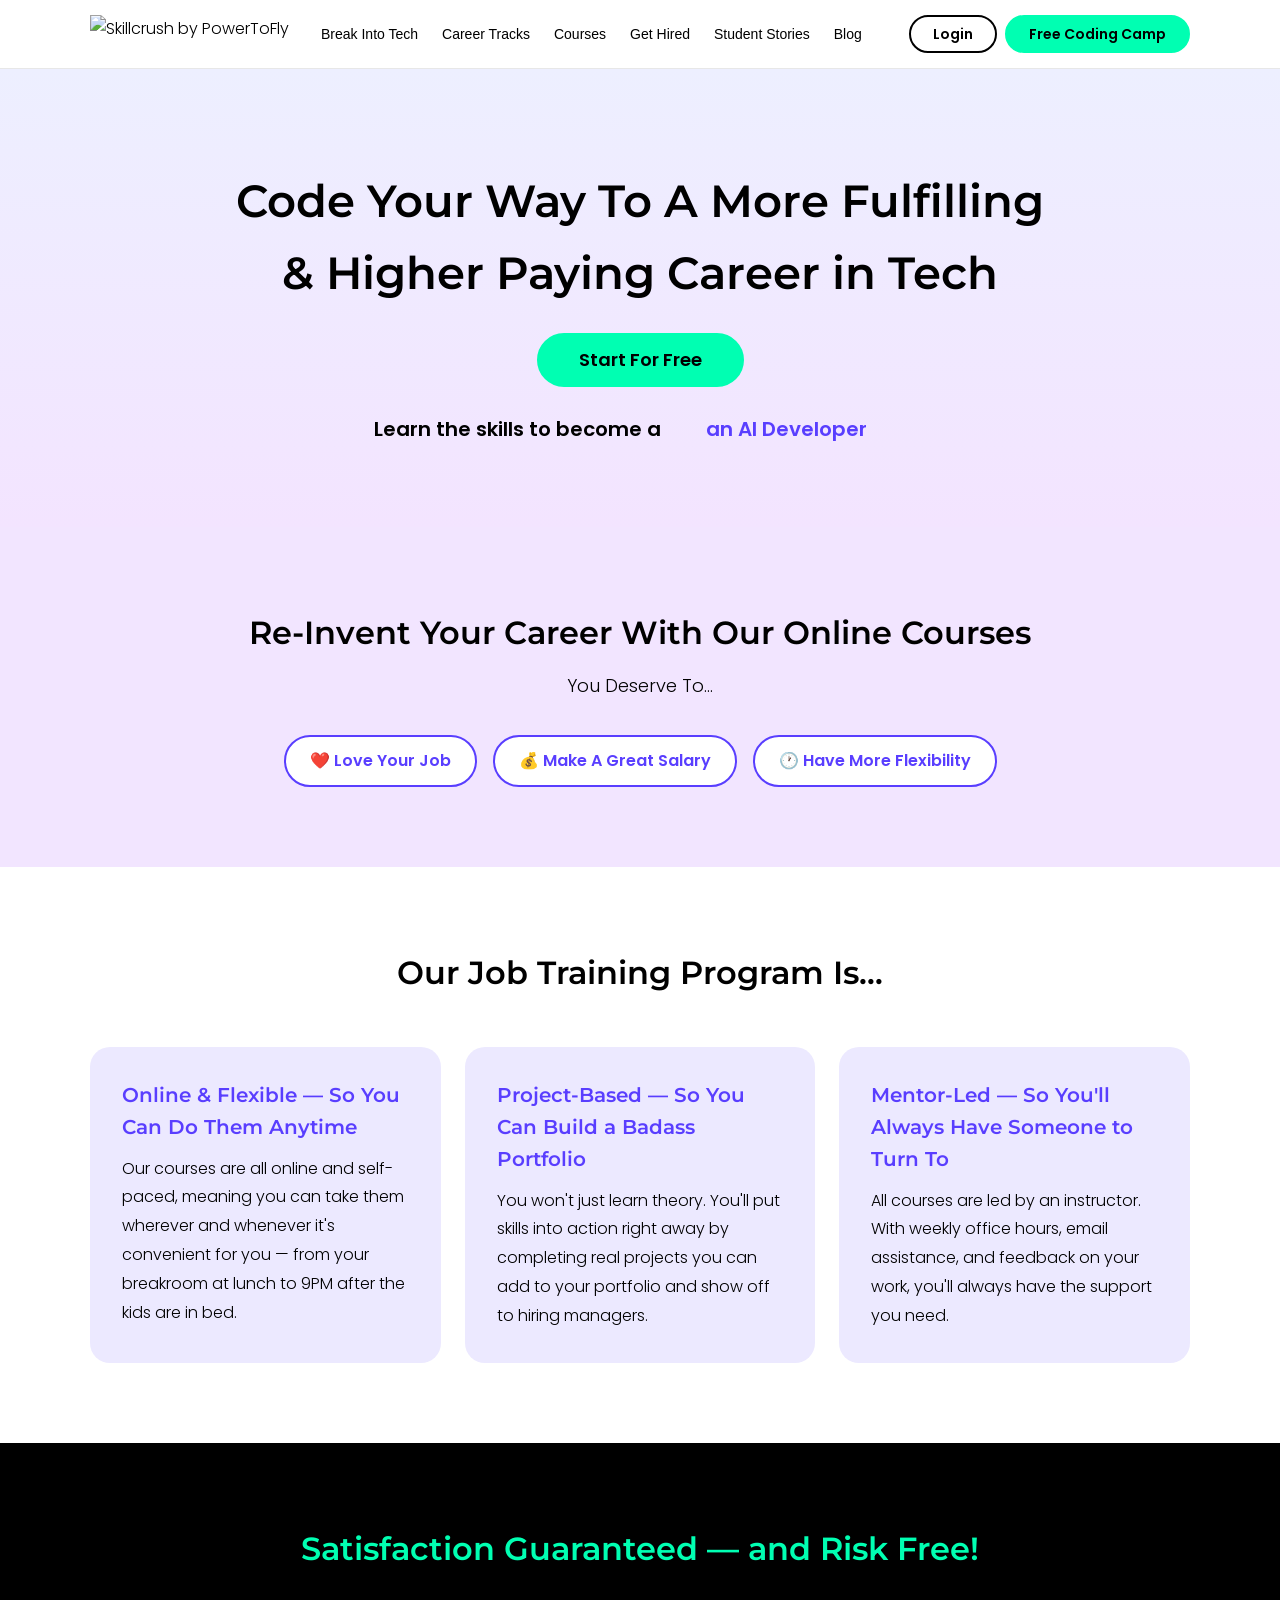
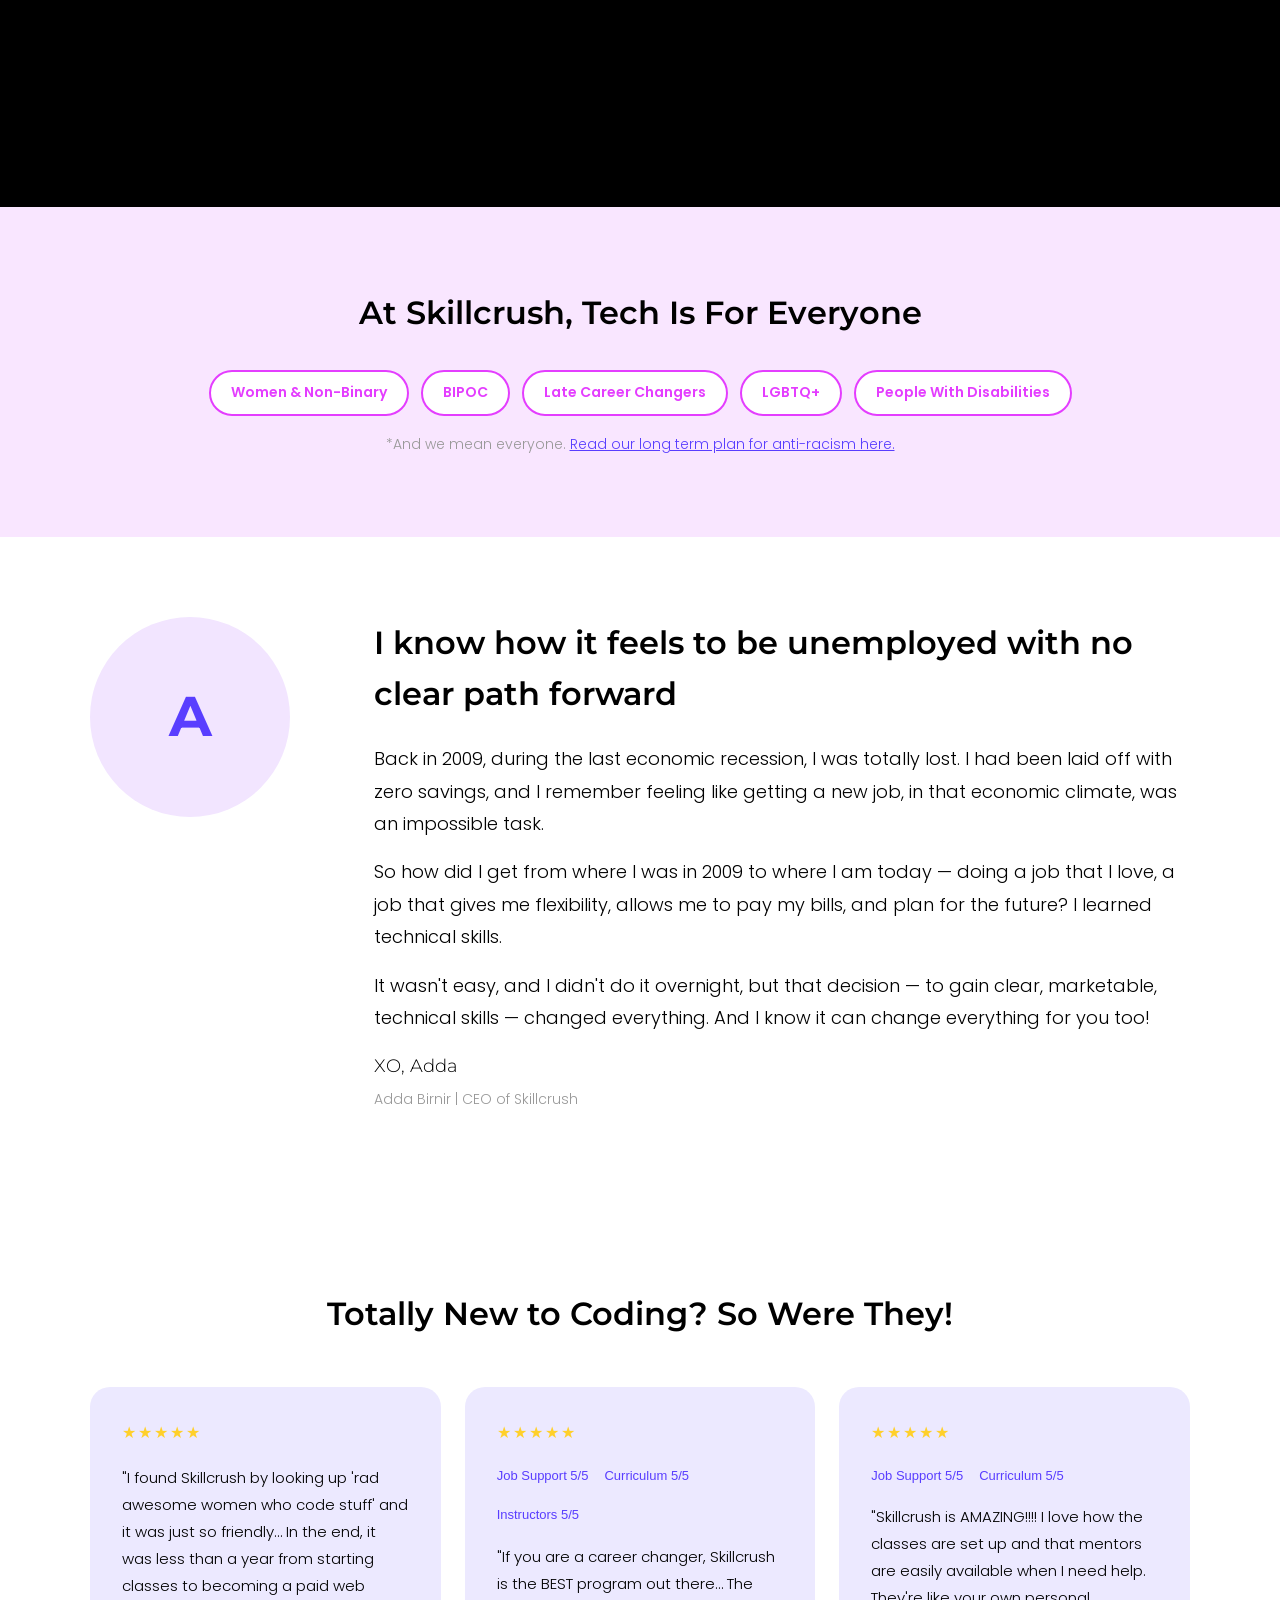
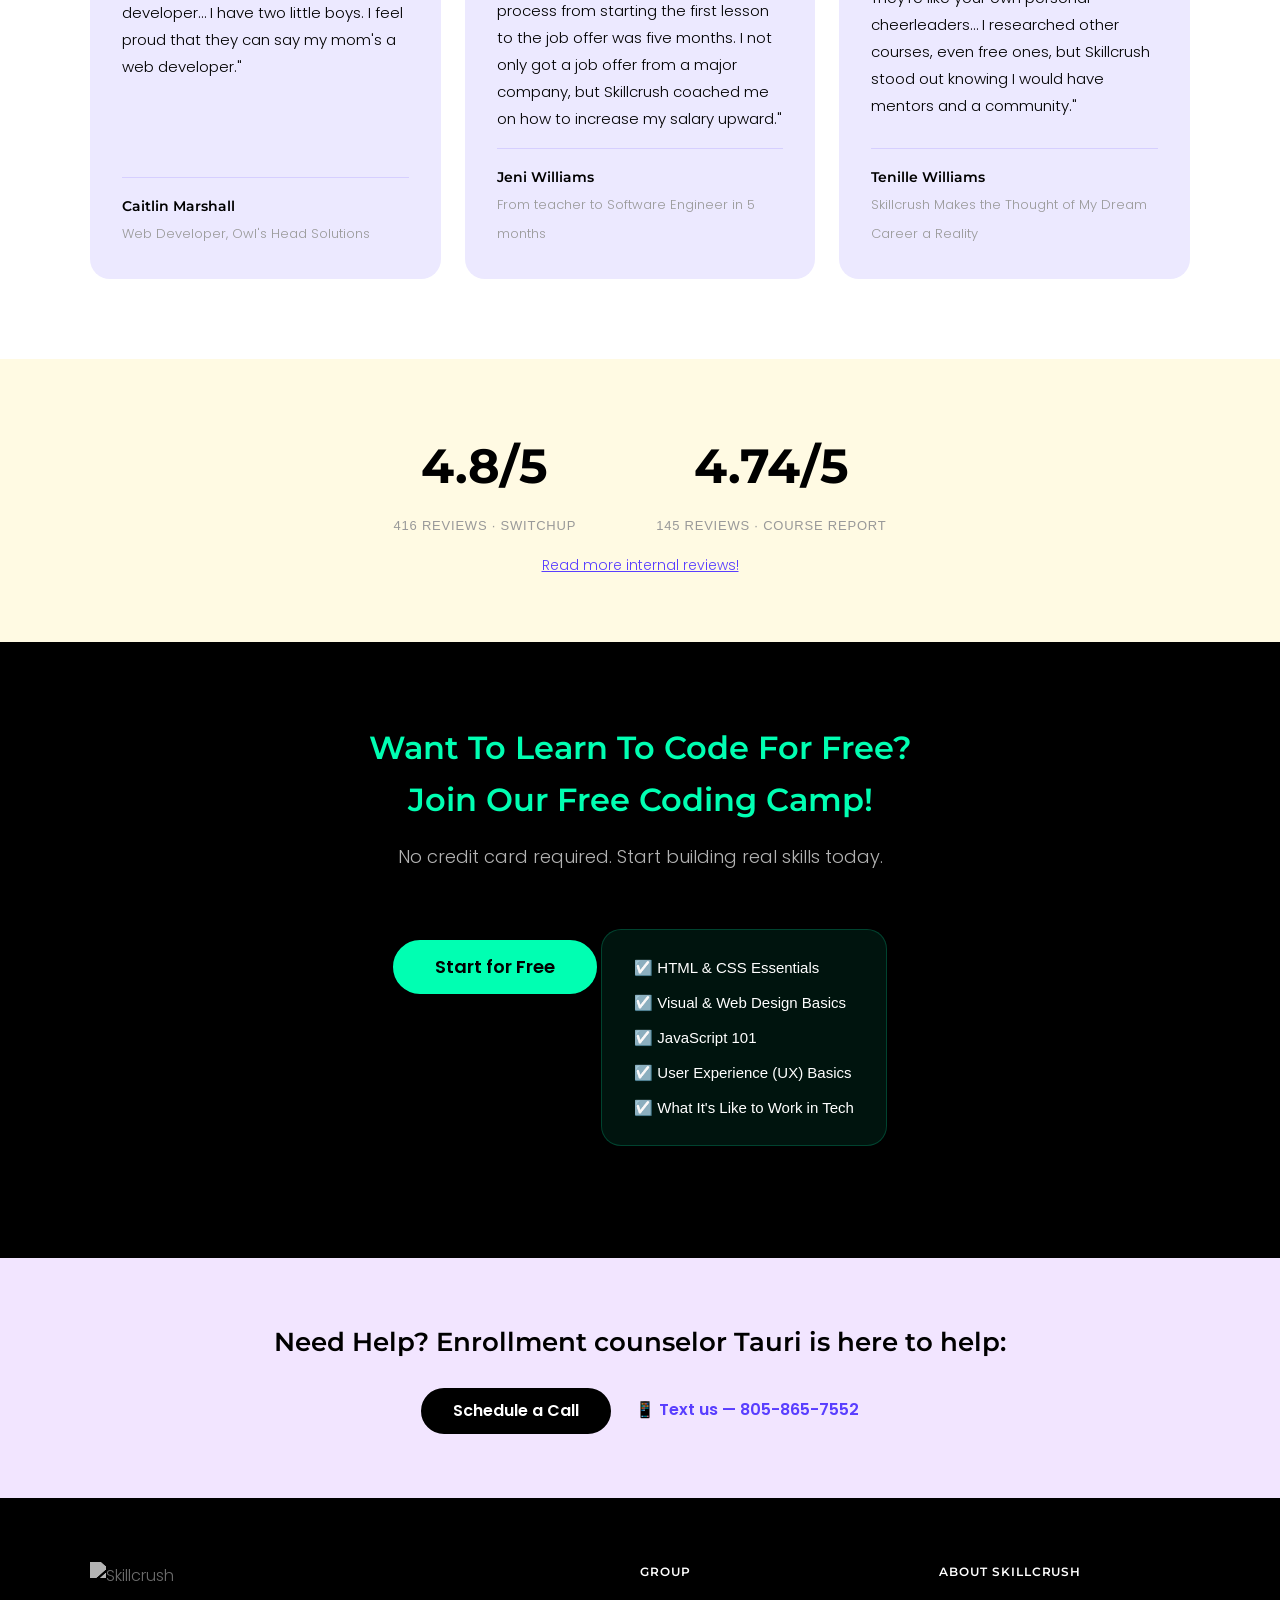
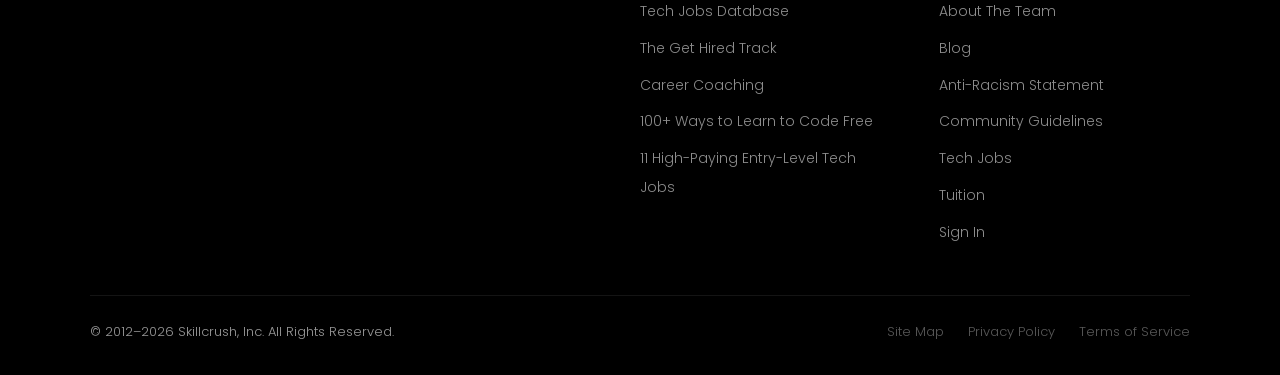
==== commit 9ae45087: "Full rebrand: Montserrat/Poppins, mint CTA #00FFB2, purple gradient, correct tokens throughout" ====
--- a/index.html
+++ b/index.html
@@ -6,228 +6,158 @@
   <title>Skillcrush — Code Your Way To A More Fulfilling Career in Tech</title>
   <meta name="description" content="Learn in-demand tech skills online and land a higher-paying, more fulfilling career." />
 
-  <!-- Fonts -->
   <link rel="preconnect" href="https://fonts.googleapis.com" />
   <link rel="preconnect" href="https://fonts.gstatic.com" crossorigin />
   <link href="https://fonts.googleapis.com/css2?family=Montserrat:wght@400;600;700&family=Poppins:wght@300;400;500;600;700&display=swap" rel="stylesheet" />
-
-  <!-- Skillcrush Design System -->
   <link rel="stylesheet" href="ptf.css" />
 
   <style>
+    /* ── Nav ── */
+    .ptf-nav-bg { background: var(--color-white); border-bottom: 1px solid var(--color-t-grey); }
+    .ptf-nav__actions .btn-cta { background: var(--color-cta); color: var(--color-black); border-color: var(--color-cta); }
+
     /* ── Hero ── */
     .hero {
       background: linear-gradient(to bottom, var(--color-gradient-start), var(--color-gradient-end));
       padding: 96px 0 80px;
       text-align: center;
     }
-    .hero h1 { max-width: 820px; margin: 0 auto 24px; }
-    .hero-role-line {
-      font-family: var(--font-body);
-      font-size: 20px;
-      font-weight: 600;
-      color: var(--color-black);
-      margin-top: 32px;
-    }
-    .hero-role-rotate {
-      color: var(--color-blue);
-      display: inline-block;
-      min-width: 260px;
-      transition: opacity 0.3s ease;
-    }
+    .hero .page-container { display: flex; flex-direction: column; align-items: center; gap: 24px; }
+    .hero h1 { max-width: 820px; }
+    .hero-role-line { font-size: 20px; font-weight: 600; color: var(--color-black); }
+    .hero-role-rotate { color: var(--color-blue); display: inline-block; min-width: 240px; transition: opacity 0.3s ease; }
 
     /* ── Reinvent ── */
-    .reinvent { background: var(--color-primary-lightest); text-align: center; }
-    .deserve-row {
-      display: flex;
-      justify-content: center;
-      flex-wrap: wrap;
-      gap: var(--space-4);
-      margin-top: var(--space-6);
-    }
+    .reinvent { background: var(--color-t-purple); text-align: center; padding: 80px 0; }
+    .deserve-row { display: flex; justify-content: center; flex-wrap: wrap; gap: 16px; margin-top: 32px; }
     .deserve-pill {
       background: var(--color-white);
-      border: 2px solid var(--color-primary);
-      color: var(--color-primary-dark);
-      font-weight: var(--font-weight-bold);
-      font-size: var(--text-base);
-      padding: 0.6rem 1.4rem;
+      border: 2px solid var(--color-blue);
+      color: var(--color-blue);
+      font-family: var(--font-body);
+      font-weight: 600;
+      font-size: 16px;
+      padding: 10px 24px;
       border-radius: var(--r-pill);
     }
 
     /* ── Features ── */
+    .features { padding: 80px 0; }
     .features-grid {
       display: grid;
       grid-template-columns: repeat(auto-fit, minmax(280px, 1fr));
-      gap: var(--space-6);
-      margin-top: var(--space-10);
-    }
-    .feature-card { border-left: 4px solid var(--color-primary); }
-    .feature-card h3 { font-size: var(--text-xl); margin-bottom: var(--space-3); }
-    .feature-card h3 span { color: var(--color-primary); }
-    .feature-card p { color: var(--color-text-muted); font-size: var(--text-sm); line-height: var(--leading-relaxed); }
+      gap: 24px;
+      margin-top: 48px;
+    }
+    .feature-card {
+      background: var(--color-t-blue);
+      border-radius: var(--r-lg);
+      padding: 32px;
+    }
+    .feature-card h3 { font-size: 20px; margin-bottom: 12px; color: var(--color-blue); }
+    .feature-card p { font-size: 16px; font-weight: 300; line-height: 1.8; color: var(--color-black); }
 
     /* ── Guarantee ── */
     .guarantee {
-      background: var(--color-primary);
+      background: var(--color-black);
       color: var(--color-white);
       text-align: center;
-    }
-    .guarantee h2 { color: var(--color-white); margin-bottom: var(--space-4); }
-    .guarantee p { max-width: 680px; margin: 0 auto; opacity: 0.92; line-height: var(--leading-relaxed); }
+      padding: 80px 0;
+    }
+    .guarantee h2 { color: var(--color-cta); margin-bottom: 24px; }
+    .guarantee p { max-width: 680px; margin: 0 auto; font-weight: 300; line-height: 1.8; opacity: 0.9; }
 
     /* ── For Everyone ── */
-    .for-everyone { text-align: center; }
-    .audience-row {
-      display: flex;
-      flex-wrap: wrap;
-      justify-content: center;
-      gap: var(--space-3);
-      margin-top: var(--space-6);
-    }
+    .for-everyone { text-align: center; padding: 80px 0; background: var(--color-t-pink); }
+    .audience-row { display: flex; flex-wrap: wrap; justify-content: center; gap: 12px; margin-top: 32px; }
     .audience-pill {
-      background: var(--color-yellow);
-      color: var(--color-black);
-      font-weight: var(--font-weight-bold);
-      font-size: var(--text-sm);
-      padding: 0.45rem 1.1rem;
+      background: var(--color-white);
+      border: 2px solid var(--color-pink);
+      color: var(--color-pink);
+      font-family: var(--font-body);
+      font-weight: 600;
+      font-size: 14px;
+      padding: 8px 20px;
       border-radius: var(--r-pill);
     }
-    .for-everyone .disclaimer { font-size: var(--text-sm); color: var(--color-text-muted); margin-top: var(--space-3); }
-    .for-everyone .disclaimer a { color: var(--color-primary); text-decoration: underline; }
+    .disclaimer { font-size: 14px; color: var(--color-text-inactive); margin-top: 16px; }
+    .disclaimer a { color: var(--color-blue); text-decoration: underline; }
 
     /* ── Founder ── */
-    .founder { background: var(--color-grey-lighter); }
-    .founder-inner {
-      display: grid;
-      grid-template-columns: 200px 1fr;
-      gap: var(--space-12);
-      align-items: start;
-    }
+    .founder { padding: 80px 0; background: var(--color-white); }
+    .founder-inner { display: grid; grid-template-columns: 220px 1fr; gap: 64px; align-items: start; }
     .founder-avatar {
       width: 200px; height: 200px; border-radius: 50%;
-      background: var(--color-primary-lighter);
+      background: var(--color-t-purple);
       display: flex; align-items: center; justify-content: center;
-      font-size: 3.5rem; font-weight: 800; color: var(--color-primary-dark);
-    }
-    .founder-text p { color: var(--color-text-muted); line-height: var(--leading-relaxed); margin-bottom: var(--space-4); }
-    .founder-sig { font-weight: var(--font-weight-extrabold); font-size: var(--text-lg); color: var(--color-black); }
-    .founder-sig span { font-weight: 400; font-size: var(--text-sm); color: var(--color-text-muted); display: block; }
-    @media (max-width: 640px) {
-      .founder-inner { grid-template-columns: 1fr; }
-      .founder-avatar { margin: 0 auto; }
-    }
+      font-family: var(--font-heading); font-size: 3.5rem; font-weight: 700; color: var(--color-blue);
+    }
+    .founder-text h2 { margin-bottom: 24px; }
+    .founder-text p { font-weight: 300; line-height: 1.8; color: var(--color-black); margin-bottom: 16px; }
+    .founder-sig { font-family: var(--font-heading); font-weight: 700; font-size: 18px; color: var(--color-black); margin-top: 8px; }
+    .founder-sig span { font-family: var(--font-body); font-weight: 300; font-size: 14px; color: var(--color-text-inactive); display: block; margin-top: 4px; }
+    @media (max-width: 640px) { .founder-inner { grid-template-columns: 1fr; } .founder-avatar { margin: 0 auto; } }
 
     /* ── Testimonials ── */
-    .testimonials-grid {
-      display: grid;
-      grid-template-columns: repeat(auto-fit, minmax(300px, 1fr));
-      gap: var(--space-6);
-      margin-top: var(--space-10);
-    }
-    .testimonial-card { display: flex; flex-direction: column; gap: var(--space-4); }
-    .testimonial-card blockquote {
-      font-size: var(--text-sm);
-      color: var(--color-text-muted);
-      line-height: var(--leading-relaxed);
-      flex: 1;
-    }
-    .score-row { display: flex; gap: var(--space-4); flex-wrap: wrap; }
-    .score-item { font-size: var(--text-xs); color: var(--color-text-muted); }
-    .score-item strong { color: var(--color-primary); }
-    .testimonial-meta { border-top: 1px solid var(--color-grey); padding-top: var(--space-4); }
-    .testimonial-meta strong { display: block; font-size: var(--text-sm); font-weight: var(--font-weight-bold); color: var(--color-black); }
-    .testimonial-meta span { font-size: var(--text-xs); color: var(--color-text-muted); }
+    .testimonials { padding: 80px 0; background: var(--color-white); }
+    .testimonials-grid { display: grid; grid-template-columns: repeat(auto-fit, minmax(300px, 1fr)); gap: 24px; margin-top: 48px; }
+    .t-card { background: var(--color-t-blue); border-radius: var(--r-lg); padding: 32px; display: flex; flex-direction: column; gap: 16px; }
+    .t-stars { color: var(--color-yellow); font-size: 16px; letter-spacing: 2px; }
+    .t-score-row { display: flex; gap: 16px; flex-wrap: wrap; }
+    .t-score { font-size: 13px; font-weight: 500; color: var(--color-blue); }
+    .t-quote { font-size: 15px; font-weight: 300; line-height: 1.8; color: var(--color-black); flex: 1; }
+    .t-meta { border-top: 1px solid rgba(89,62,255,0.15); padding-top: 16px; }
+    .t-meta strong { display: block; font-size: 14px; font-weight: 600; font-family: var(--font-heading); color: var(--color-black); }
+    .t-meta span { font-size: 13px; font-weight: 300; color: var(--color-text-inactive); }
 
     /* ── Ratings ── */
-    .ratings { background: var(--color-grey-lighter); text-align: center; }
-    .ratings-row { display: flex; justify-content: center; gap: var(--space-16); flex-wrap: wrap; }
-    .rating-score { font-size: var(--text-4xl); font-weight: var(--font-weight-extrabold); color: var(--color-primary); }
-    .rating-label { font-size: var(--text-xs); color: var(--color-text-muted); text-transform: uppercase; letter-spacing: 0.06em; margin-top: var(--space-1); }
+    .ratings { background: var(--color-t-yellow); text-align: center; padding: 64px 0; }
+    .ratings-row { display: flex; justify-content: center; gap: 80px; flex-wrap: wrap; }
+    .rating-score { font-family: var(--font-heading); font-size: 48px; font-weight: 700; color: var(--color-black); }
+    .rating-label { font-size: 13px; font-weight: 500; color: var(--color-text-inactive); text-transform: uppercase; letter-spacing: 0.06em; margin-top: 4px; }
 
     /* ── Free Camp CTA ── */
-    .free-camp {
-      background: var(--color-yellow);
-      text-align: center;
-    }
-    .free-camp h2 { color: var(--color-black); margin-bottom: var(--space-4); }
-    .free-camp p { color: var(--color-text-dark); margin-bottom: var(--space-8); }
+    .free-camp { background: var(--color-black); text-align: center; padding: 80px 0; }
+    .free-camp h2 { color: var(--color-cta); margin-bottom: 16px; }
+    .free-camp > .page-container > p { color: rgba(255,255,255,0.7); font-weight: 300; margin-bottom: 32px; }
     .learn-list {
-      display: inline-flex;
-      flex-direction: column;
-      align-items: flex-start;
-      gap: var(--space-2);
-      background: rgba(0,0,0,0.07);
-      border-radius: var(--r-lg);
-      padding: var(--space-6) var(--space-8);
-      margin: var(--space-6) auto var(--space-8);
-      text-align: left;
-    }
-    .learn-list li { font-size: var(--text-sm); font-weight: var(--font-weight-semibold); color: var(--color-black); }
+      display: inline-flex; flex-direction: column; align-items: flex-start; gap: 8px;
+      background: rgba(0,255,178,0.08); border: 1px solid rgba(0,255,178,0.2);
+      border-radius: var(--r-lg); padding: 24px 32px;
+      margin: 24px auto 32px; text-align: left;
+    }
+    .learn-list li { font-size: 15px; font-weight: 500; color: var(--color-white); }
 
     /* ── Counselor ── */
-    .counselor { text-align: center; }
-    .counselor-actions {
-      display: flex;
-      justify-content: center;
-      align-items: center;
-      gap: var(--space-6);
-      flex-wrap: wrap;
-      margin-top: var(--space-6);
-    }
-    .counselor-phone { font-weight: var(--font-weight-bold); color: var(--color-primary); font-size: var(--text-base); }
+    .counselor { text-align: center; padding: 64px 0; background: var(--color-t-purple); }
+    .counselor h3 { margin-bottom: 8px; }
+    .counselor-actions { display: flex; justify-content: center; align-items: center; gap: 24px; flex-wrap: wrap; margin-top: 24px; }
+    .counselor-phone { font-weight: 600; color: var(--color-blue); font-size: 16px; }
 
     /* ── Footer ── */
-    .sc-footer {
-      background: var(--color-black);
-      color: rgba(255,255,255,0.65);
-      padding: var(--space-16) 0 var(--space-8);
-    }
-    .footer-grid {
-      display: grid;
-      grid-template-columns: 2fr 1fr 1fr;
-      gap: var(--space-12);
-      margin-bottom: var(--space-12);
-    }
-    .footer-about p { font-size: var(--text-sm); line-height: var(--leading-relaxed); max-width: 320px; margin-top: var(--space-4); }
-    .footer-col h4 {
-      color: var(--color-white);
-      font-size: var(--text-xs);
-      font-weight: var(--font-weight-bold);
-      text-transform: uppercase;
-      letter-spacing: 0.08em;
-      margin-bottom: var(--space-4);
-    }
-    .footer-col ul { display: flex; flex-direction: column; gap: var(--space-2); }
-    .footer-col a { font-size: var(--text-sm); color: rgba(255,255,255,0.6); transition: color 0.15s; }
-    .footer-col a:hover { color: var(--color-white); }
-    .footer-bottom {
-      border-top: 1px solid rgba(255,255,255,0.1);
-      padding-top: var(--space-6);
-      display: flex;
-      justify-content: space-between;
-      align-items: center;
-      flex-wrap: wrap;
-      gap: var(--space-4);
-      font-size: var(--text-xs);
-    }
-    .footer-bottom-links { display: flex; gap: var(--space-6); }
-    .footer-bottom-links a { color: rgba(255,255,255,0.4); }
-    .footer-bottom-links a:hover { color: var(--color-white); }
-    @media (max-width: 768px) {
-      .footer-grid { grid-template-columns: 1fr; }
-    }
+    .sc-footer { background: var(--color-black); color: rgba(255,255,255,0.6); padding: 64px 0 32px; }
+    .footer-grid { display: grid; grid-template-columns: 2fr 1fr 1fr; gap: 48px; margin-bottom: 48px; }
+    .footer-about p { font-size: 14px; font-weight: 300; line-height: 1.8; max-width: 300px; margin-top: 16px; }
+    .footer-col h4 { color: var(--color-white); font-family: var(--font-heading); font-size: 12px; font-weight: 600; text-transform: uppercase; letter-spacing: 0.08em; margin-bottom: 16px; }
+    .footer-col ul { display: flex; flex-direction: column; gap: 8px; }
+    .footer-col a { font-size: 14px; font-weight: 300; color: rgba(255,255,255,0.55); transition: color 0.15s; }
+    .footer-col a:hover { color: var(--color-cta); }
+    .footer-bottom { border-top: 1px solid rgba(255,255,255,0.08); padding-top: 24px; display: flex; justify-content: space-between; align-items: center; flex-wrap: wrap; gap: 16px; font-size: 13px; font-weight: 300; }
+    .footer-links { display: flex; gap: 24px; }
+    .footer-links a { color: rgba(255,255,255,0.35); transition: color 0.15s; }
+    .footer-links a:hover { color: var(--color-white); }
+    @media (max-width: 768px) { .footer-grid { grid-template-columns: 1fr; } }
   </style>
 </head>
 <body>
 
   <!-- NAV -->
-  <div class="sc-nav-wrap">
-    <nav class="sc-nav">
-      <a href="https://skillcrush.com/" class="sc-nav__logo" aria-label="Skillcrush home">
-        <img src="https://skillcrush.com/wp-content/mu-plugins/skillcrush-core/build/images/skillcrush-powertofly-logo.svg" alt="Skillcrush by PowerToFly" height="40" />
+  <div class="ptf-nav-bg">
+    <header class="ptf-nav">
+      <a href="https://skillcrush.com/" class="ptf-nav__logo" aria-label="Skillcrush home">
+        <img src="https://skillcrush.com/wp-content/mu-plugins/skillcrush-core/build/images/skillcrush-powertofly-logo.svg" alt="Skillcrush by PowerToFly" height="38" />
       </a>
-      <ul class="sc-nav__links hide-mobile">
+      <ul class="ptf-nav__links hide-mobile">
         <li><a href="https://skillcrush.com/break-into-tech-blueprint/">Break Into Tech</a></li>
         <li><a href="https://skillcrush.com/career-tracks/">Career Tracks</a></li>
         <li><a href="https://skillcrush.com/courses/">Courses</a></li>
@@ -235,11 +165,11 @@
         <li><a href="https://skillcrush.com/student-stories/">Student Stories</a></li>
         <li><a href="https://skillcrush.com/blog/">Blog</a></li>
       </ul>
-      <div class="sc-nav__actions">
+      <div class="ptf-nav__actions">
         <a href="https://skillcrush.com/login/" class="btn btn-ghost btn-sm hide-mobile">Login</a>
-        <a href="https://skillcrush.com/free-coding-camp/" class="btn btn-primary btn-sm">Free Coding Camp</a>
-      </div>
-    </nav>
+        <a href="https://skillcrush.com/free-coding-camp/" class="btn btn-cta btn-sm">Free Coding Camp</a>
+      </div>
+    </header>
   </div>
 
   <main>
@@ -256,10 +186,10 @@
     </section>
 
     <!-- REINVENT -->
-    <section class="reinvent section-lg">
-      <div class="sc-container">
+    <section class="reinvent">
+      <div class="page-container">
         <h2>Re-Invent Your Career With Our Online Courses</h2>
-        <p class="sc-lead" style="margin-top:var(--space-3);">You Deserve To…</p>
+        <p style="margin-top:12px;font-weight:300;">You Deserve To…</p>
         <div class="deserve-row">
           <span class="deserve-pill">❤️ Love Your Job</span>
           <span class="deserve-pill">💰 Make A Great Salary</span>
@@ -269,37 +199,37 @@
     </section>
 
     <!-- FEATURES -->
-    <section class="section-lg">
-      <div class="sc-container">
+    <section class="features">
+      <div class="page-container">
         <h2 class="text-center">Our Job Training Program Is…</h2>
         <div class="features-grid">
-          <div class="sc-card-soft feature-card">
-            <h3><span>Online &amp; Flexible</span> — So You Can Do Them Anytime</h3>
-            <p>Our courses are all online and self-paced, meaning you can take them wherever and whenever it's convenient for you. So whether you're in your breakroom at work during lunch or it's 9PM and you've just put your kids to bed, these courses were designed to seamlessly fit into your life.</p>
-          </div>
-          <div class="sc-card-soft feature-card">
-            <h3><span>Project-Based</span> — So You Can Build a Badass Portfolio</h3>
-            <p>Our expertly-designed courses are project-based, meaning you won't just learn theory. You'll put the skills you're learning into action right away by completing actual projects that you can add to your portfolio and show off to hiring managers.</p>
-          </div>
-          <div class="sc-card-soft feature-card">
-            <h3><span>Mentor-Led</span> — So You'll Always Have Someone to Turn To</h3>
-            <p>All of our courses are led by an instructor. With weekly office hours, email assistance, and the opportunity to receive feedback on completed work, you'll always have the support you need, when you need it.</p>
+          <div class="feature-card">
+            <h3>Online &amp; Flexible — So You Can Do Them Anytime</h3>
+            <p>Our courses are all online and self-paced, meaning you can take them wherever and whenever it's convenient for you — from your breakroom at lunch to 9PM after the kids are in bed.</p>
+          </div>
+          <div class="feature-card">
+            <h3>Project-Based — So You Can Build a Badass Portfolio</h3>
+            <p>You won't just learn theory. You'll put skills into action right away by completing real projects you can add to your portfolio and show off to hiring managers.</p>
+          </div>
+          <div class="feature-card">
+            <h3>Mentor-Led — So You'll Always Have Someone to Turn To</h3>
+            <p>All courses are led by an instructor. With weekly office hours, email assistance, and feedback on your work, you'll always have the support you need.</p>
           </div>
         </div>
       </div>
     </section>
 
     <!-- GUARANTEE -->
-    <section class="guarantee section-md">
-      <div class="sc-container">
+    <section class="guarantee">
+      <div class="page-container">
         <h2>Satisfaction Guaranteed — and Risk Free!</h2>
-        <p>Our courses all come with a 100% risk-free satisfaction guarantee. If you enroll in a course and change your mind within 14 days (for any reason!), we'll give you a full refund. We believe in our courses — and we want to make sure it's an investment you feel completely confident making.</p>
+        <p>Our courses all come with a 100% risk-free satisfaction guarantee. If you enroll and change your mind within 14 days (for any reason!), we'll give you a full refund. We believe in our courses — and we want to make sure it's an investment you feel completely confident making.</p>
       </div>
     </section>
 
     <!-- FOR EVERYONE -->
-    <section class="for-everyone section-lg">
-      <div class="sc-container">
+    <section class="for-everyone">
+      <div class="page-container">
         <h2>At Skillcrush, Tech Is For Everyone</h2>
         <div class="audience-row">
           <span class="audience-pill">Women &amp; Non-Binary</span>
@@ -313,12 +243,12 @@
     </section>
 
     <!-- FOUNDER -->
-    <section class="founder section-lg">
-      <div class="sc-container">
+    <section class="founder">
+      <div class="page-container">
         <div class="founder-inner">
           <div class="founder-avatar">A</div>
           <div class="founder-text">
-            <h2 style="margin-bottom:var(--space-6);">I know how it feels to be unemployed with no clear path forward</h2>
+            <h2>I know how it feels to be unemployed with no clear path forward</h2>
             <p>Back in 2009, during the last economic recession, I was totally lost. I had been laid off with zero savings, and I remember feeling like getting a new job, in that economic climate, was an impossible task.</p>
             <p>So how did I get from where I was in 2009 to where I am today — doing a job that I love, a job that gives me flexibility, allows me to pay my bills, and plan for the future? I learned technical skills.</p>
             <p>It wasn't easy, and I didn't do it overnight, but that decision — to gain clear, marketable, technical skills — changed everything. And I know it can change everything for you too!</p>
@@ -329,42 +259,42 @@
     </section>
 
     <!-- TESTIMONIALS -->
-    <section class="section-lg">
-      <div class="sc-container">
+    <section class="testimonials">
+      <div class="page-container">
         <h2 class="text-center">Totally New to Coding? So Were They!</h2>
         <div class="testimonials-grid">
 
-          <div class="sc-card testimonial-card">
-            <div class="stars">★★★★★</div>
-            <blockquote>"I found Skillcrush by looking up 'rad awesome women who code stuff' and it was just so friendly… In the end, it was less than a year from starting classes to becoming a paid web developer… I have two little boys. I feel proud that they can say my mom's a web developer."</blockquote>
-            <div class="testimonial-meta">
+          <div class="t-card">
+            <div class="t-stars">★★★★★</div>
+            <p class="t-quote">"I found Skillcrush by looking up 'rad awesome women who code stuff' and it was just so friendly… In the end, it was less than a year from starting classes to becoming a paid web developer… I have two little boys. I feel proud that they can say my mom's a web developer."</p>
+            <div class="t-meta">
               <strong>Caitlin Marshall</strong>
               <span>Web Developer, Owl's Head Solutions</span>
             </div>
           </div>
 
-          <div class="sc-card testimonial-card">
-            <div class="stars">★★★★★</div>
-            <div class="score-row">
-              <span class="score-item">Job Support <strong>5/5</strong></span>
-              <span class="score-item">Curriculum <strong>5/5</strong></span>
-              <span class="score-item">Instructors <strong>5/5</strong></span>
+          <div class="t-card">
+            <div class="t-stars">★★★★★</div>
+            <div class="t-score-row">
+              <span class="t-score">Job Support 5/5</span>
+              <span class="t-score">Curriculum 5/5</span>
+              <span class="t-score">Instructors 5/5</span>
             </div>
-            <blockquote>"If you are a career changer, Skillcrush is the BEST program out there… The process from starting the first lesson to the job offer was five months. I not only got a job offer from a major company, but Skillcrush coached me on how to increase my salary upward."</blockquote>
-            <div class="testimonial-meta">
+            <p class="t-quote">"If you are a career changer, Skillcrush is the BEST program out there… The process from starting the first lesson to the job offer was five months. I not only got a job offer from a major company, but Skillcrush coached me on how to increase my salary upward."</p>
+            <div class="t-meta">
               <strong>Jeni Williams</strong>
               <span>From teacher to Software Engineer in 5 months</span>
             </div>
           </div>
 
-          <div class="sc-card testimonial-card">
-            <div class="stars">★★★★★</div>
-            <div class="score-row">
-              <span class="score-item">Job Support <strong>5/5</strong></span>
-              <span class="score-item">Curriculum <strong>5/5</strong></span>
+          <div class="t-card">
+            <div class="t-stars">★★★★★</div>
+            <div class="t-score-row">
+              <span class="t-score">Job Support 5/5</span>
+              <span class="t-score">Curriculum 5/5</span>
             </div>
-            <blockquote>"Skillcrush is AMAZING!!!! I love how the classes are set up and that mentors are easily available when I need help. They're like your own personal cheerleaders… I researched other courses, even free ones, but Skillcrush stood out knowing I would have mentors and a community."</blockquote>
-            <div class="testimonial-meta">
+            <p class="t-quote">"Skillcrush is AMAZING!!!! I love how the classes are set up and that mentors are easily available when I need help. They're like your own personal cheerleaders… I researched other courses, even free ones, but Skillcrush stood out knowing I would have mentors and a community."</p>
+            <div class="t-meta">
               <strong>Tenille Williams</strong>
               <span>Skillcrush Makes the Thought of My Dream Career a Reality</span>
             </div>
@@ -375,8 +305,8 @@
     </section>
 
     <!-- RATINGS -->
-    <section class="ratings section-md">
-      <div class="sc-container">
+    <section class="ratings">
+      <div class="page-container">
         <div class="ratings-row">
           <div>
             <div class="rating-score">4.8/5</div>
@@ -387,18 +317,18 @@
             <div class="rating-label">145 Reviews · Course Report</div>
           </div>
         </div>
-        <p style="margin-top:var(--space-4);font-size:var(--text-sm);">
-          <a href="#" style="color:var(--color-primary);text-decoration:underline;">Read more internal reviews!</a>
+        <p style="margin-top:16px;font-size:14px;font-weight:300;">
+          <a href="#" style="color:var(--color-blue);text-decoration:underline;">Read more internal reviews!</a>
         </p>
       </div>
     </section>
 
     <!-- FREE CAMP CTA -->
-    <section class="free-camp section-lg">
-      <div class="sc-container">
+    <section class="free-camp">
+      <div class="page-container">
         <h2>Want To Learn To Code For Free?<br />Join Our Free Coding Camp!</h2>
         <p>No credit card required. Start building real skills today.</p>
-        <a href="https://skillcrush.com/free-coding-camp/" class="btn btn-dark btn-lg">Start for Free</a>
+        <a href="https://skillcrush.com/free-coding-camp/" class="btn btn-cta btn-lg">Start for Free</a>
         <ul class="learn-list">
           <li>☑️ HTML &amp; CSS Essentials</li>
           <li>☑️ Visual &amp; Web Design Basics</li>
@@ -410,12 +340,12 @@
     </section>
 
     <!-- COUNSELOR -->
-    <section class="counselor section-md">
-      <div class="sc-container">
+    <section class="counselor">
+      <div class="page-container">
         <h3>Need Help? Enrollment counselor Tauri is here to help:</h3>
         <div class="counselor-actions">
-          <a href="https://skillcrush.com/schedule/" class="btn btn-primary btn-md">Schedule a Call</a>
-          <a href="sms:8058657552" class="counselor-phone">📱 Text us — 805-865-7552</a>
+          <a href="https://skillcrush.com/schedule/" class="btn btn-dark btn-md">Schedule a Call</a>
+          <span class="counselor-phone">📱 Text us — 805-865-7552</span>
         </div>
       </div>
     </section>
@@ -424,10 +354,10 @@
 
   <!-- FOOTER -->
   <footer class="sc-footer">
-    <div class="sc-container">
+    <div class="page-container">
       <div class="footer-grid">
         <div class="footer-about">
-          <img src="https://skillcrush.com/wp-content/mu-plugins/skillcrush-core/build/images/skillcrush-powertofly-logo.svg" alt="Skillcrush" height="32" style="opacity:0.8;" />
+          <img src="https://skillcrush.com/wp-content/mu-plugins/skillcrush-core/build/images/skillcrush-powertofly-logo.svg" alt="Skillcrush" height="32" style="opacity:0.7;filter:brightness(0) invert(1);" />
           <p>We're on a mission to support our students — especially those marginalized by gender, race, and/or age — to learn in-demand tech skills and land higher paying and more fulfilling jobs.</p>
         </div>
         <div class="footer-col">
@@ -455,7 +385,7 @@
       </div>
       <div class="footer-bottom">
         <span>© 2012–2026 Skillcrush, Inc. All Rights Reserved.</span>
-        <div class="footer-bottom-links">
+        <div class="footer-links">
           <a href="#">Site Map</a>
           <a href="#">Privacy Policy</a>
           <a href="#">Terms of Service</a>
@@ -465,7 +395,7 @@
   </footer>
 
   <script>
-    const roles = ['AI Developer', 'Full Stack Developer', 'UI/UX Designer'];
+    const roles = ['an AI Developer', 'a Full Stack Developer', 'a UI/UX Designer'];
     let i = 0;
     const el = document.getElementById('role-text');
     el.style.transition = 'opacity 0.3s ease';
